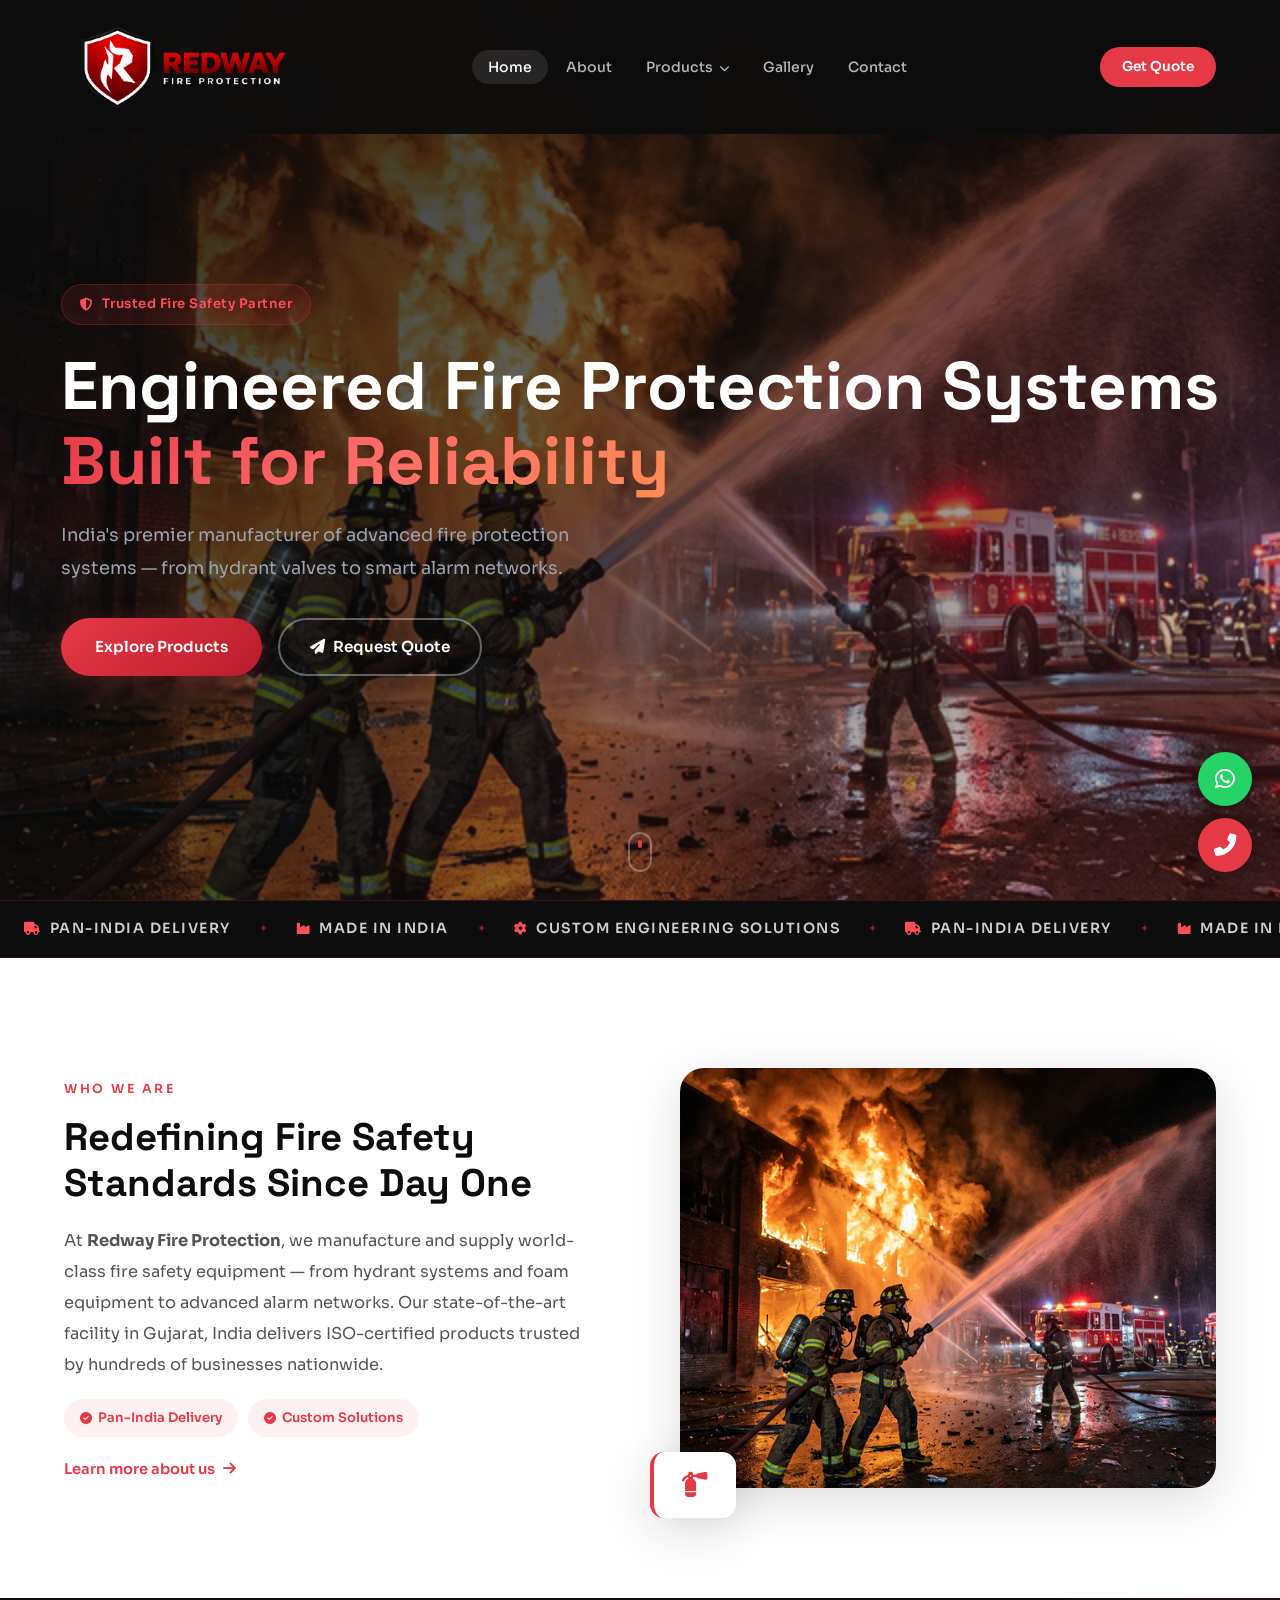
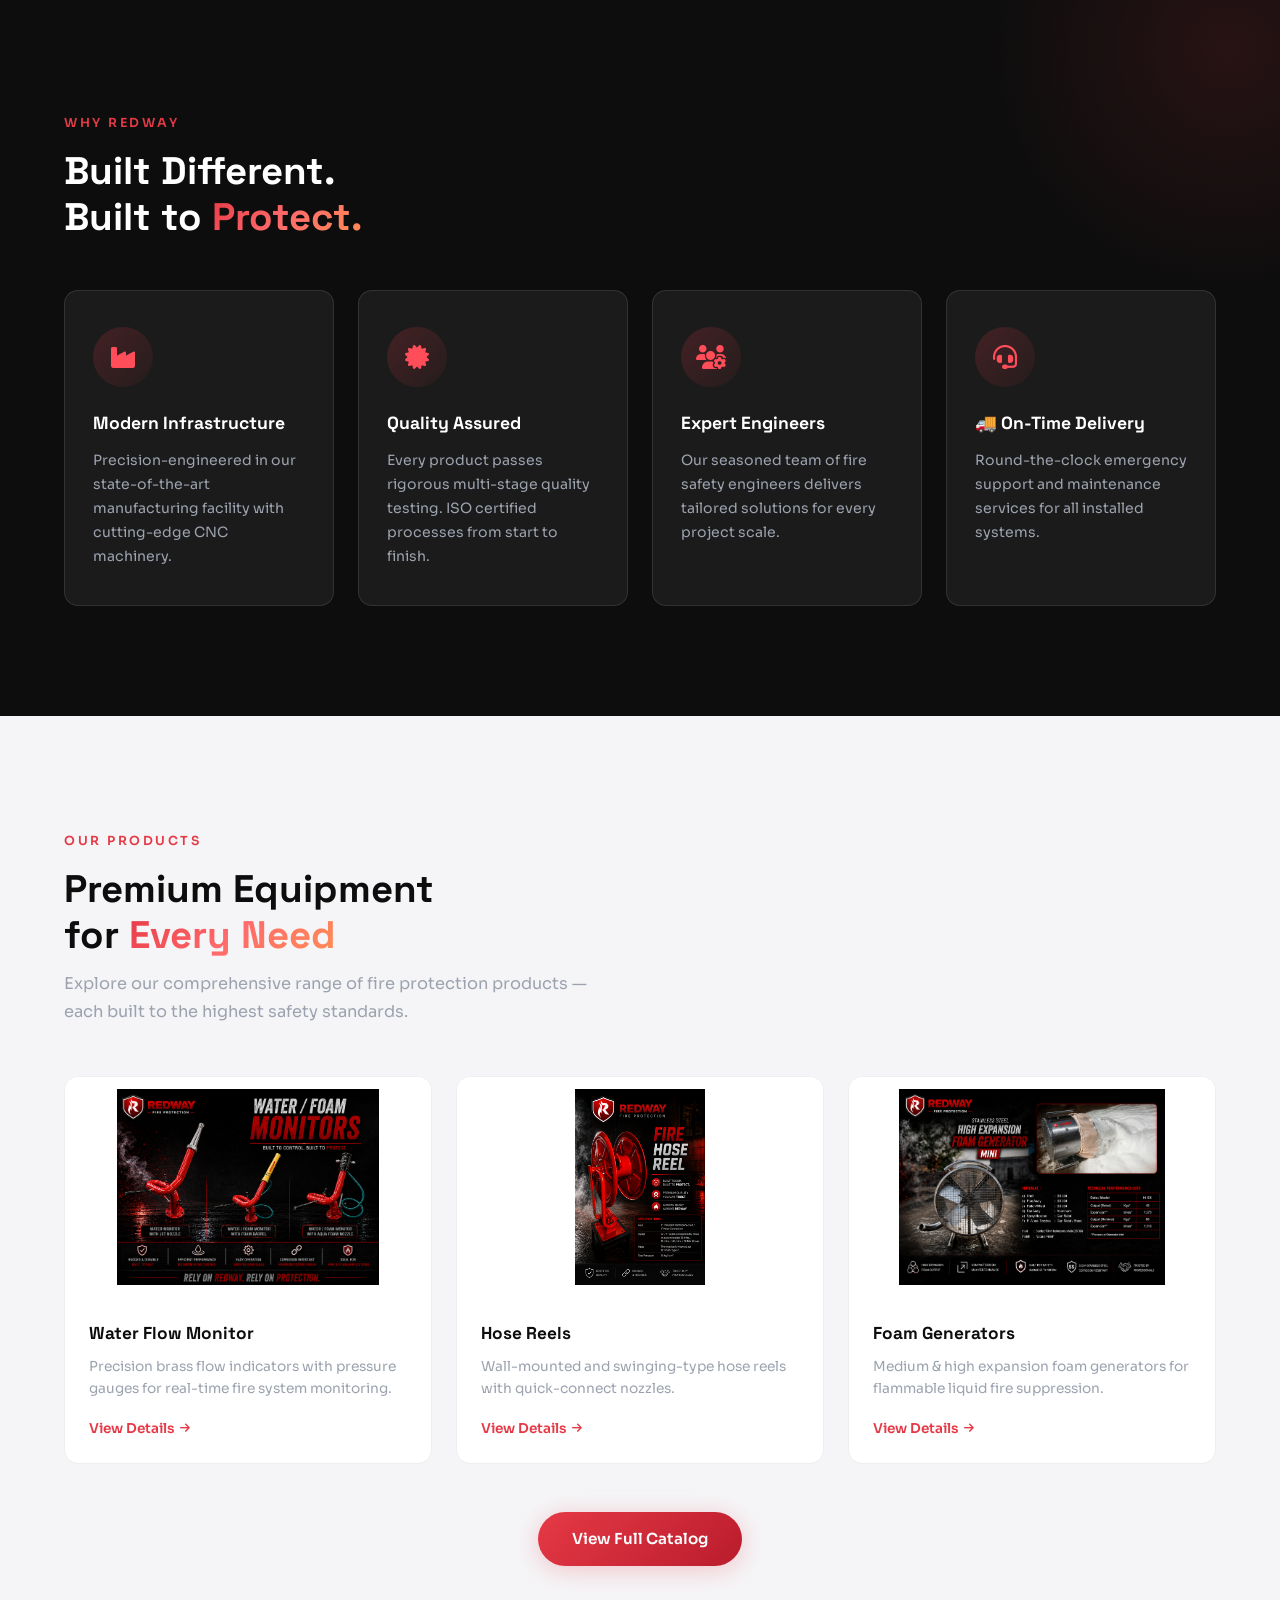
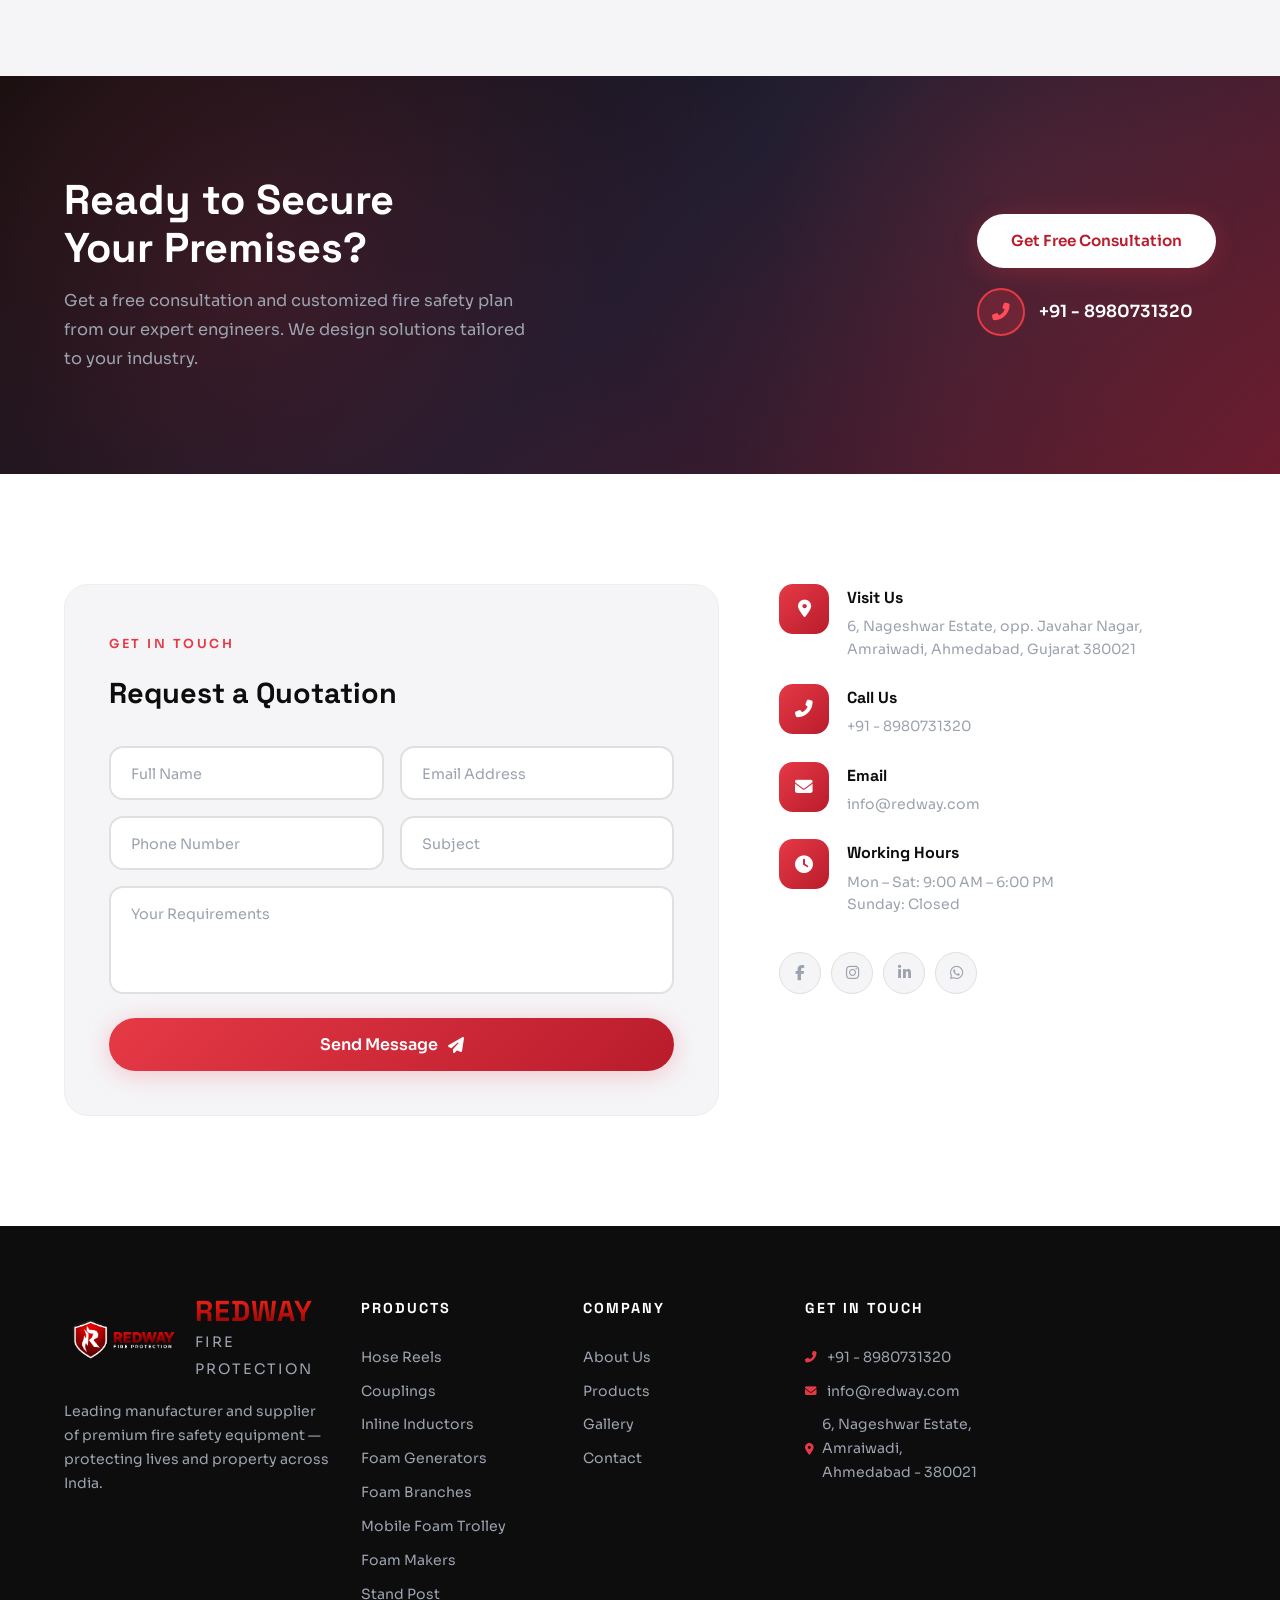
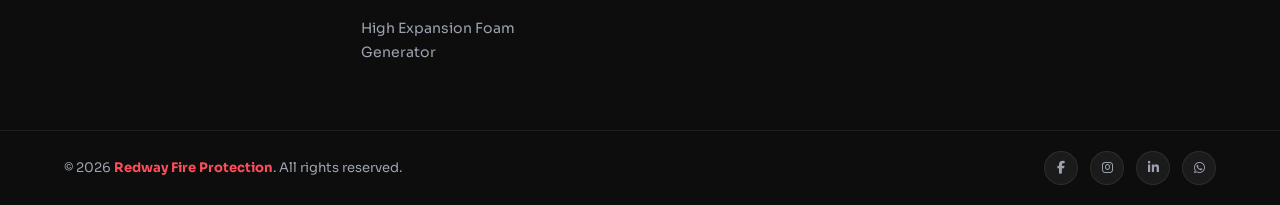
==== index.html @ 75478993 "New Update" ====
<!DOCTYPE html>
<html lang="en">

<head>
    <meta charset="UTF-8">
    <meta name="viewport" content="width=device-width, initial-scale=1.0">
    <title>Redway Fire Protection | Premium Fire Safety Solutions</title>
    <meta name="description"
        content="Redway Fire Protection — Leading manufacturer and supplier of premium fire safety equipment. Fire extinguishers, hydrant systems, sprinklers, alarms & more.">
    <link rel="icon" href="images/logo.png" type="image/png">
    <link
        href="https://fonts.googleapis.com/css2?family=Sora:wght@300;400;500;600;700;800&family=Space+Grotesk:wght@400;500;600;700&display=swap"
        rel="stylesheet">
    <link rel="stylesheet" 500 href="https://cdnjs.cloudflare.com/ajax/libs/font-awesome/6.5.1/css/all.min.css">
    <link rel="stylesheet" href="style.css">
</head>

<body>


    <!-- Cursor glow -->


    <!-- ============ NAVBAR ============ -->
    <nav class="navbar" id="navbar">
        <div class="container navbar-inner">
            <a href="index.html" class="nav-logo">
                <img src="images/logo.png" alt="Redway">
            </a>
            <ul class="nav-links" id="nav-links">
                <li><a href="index.html" class="active">Home</a></li>
                <li><a href="about.html">About</a></li>
                <li class="has-dropdown">
                    <a href="products.html">Products <i class="fas fa-chevron-down"></i></a>
                    <div class="dropdown-panel">
                        <!-- <a href="products.html#hydrant-valve"><i class="fas fa-valve"></i> Hydrant Valves</a> -->
                        <a href="products.html#hose-reel"><i class="fas fa-circle-notch"></i> Hose Reels</a>
                        <a href="products.html#couplings"><i class="fas fa-link"></i> Couplings</a>
                        <a href="products.html#inline-inductors"><i class="fas fa-random"></i> Inline Inductors</a>
                        <a href="products.html#foam-generators"><i class="fas fa-wind"></i> Foam Generators</a>
                        <a href="products.html#foam-branches"><i class="fas fa-code-branch"></i> Foam Branches</a>
                        <!-- <a href="products.html#handline-nozzles"><i class="fas fa-hand-holding-water"></i> Handline Nozzles</a> -->
                        <a href="products.html#foam-trolley"><i class="fas fa-dolly"></i> Mobile Foam Trolley</a>
                        <a href="products.html#foam-makers"><i class="fas fa-flask"></i> Foam Makers</a>
                        <a href="products.html#stand-post"><i class="fas fa-sign"></i> Stand Post</a>
                        <a href="products.html#high-expansion-foam-generator"><i class="fas fa-cloud"></i> High Expansion Foam Generator</a>
                    </div>
                </li>
                <li><a href="gallery.html">Gallery</a></li>
                <li><a href="contact.html">Contact</a></li>
                <li class="nav-cta-mobile"><a href="contact.html" class="btn-main">Get Quote <i
                            class="fas fa-arrow-right"></i><span class="btn-shine"></span></a></li>
            </ul>
            <a href="contact.html" class="nav-cta">Get Quote</a>
            <button class="menu-toggle" id="menu-toggle" aria-label="Menu">
                <span></span><span></span><span></span>
            </button>
        </div>
    </nav>

    <!-- ============ HERO ============ -->
    <section class="hero" id="hero">
        <div class="hero-bg">
            <img src="images/hero1.png" alt="Fire Safety" class="hero-img active" id="hero-img-1">
            <img src="images/hero2.png" alt="Equipment" class="hero-img" id="hero-img-2">
        </div>
        <div class="hero-overlay"></div>
        <div class="hero-particles" id="hero-particles"></div>
        <div class="container hero-content">
            <div class="hero-badge">
                <i class="fas fa-shield-alt"></i> Trusted Fire Safety Partner
            </div>
            <h1 class="hero-title">
                Engineered Fire Protection Systems<br>
                <span class="gradient-text">Built for Reliability</span>
            </h1>
            <p class="hero-desc">India's premier manufacturer of advanced fire protection systems — from hydrant valves
                to smart alarm networks.</p>
            <div class="hero-actions">
                <a href="products.html" class="btn-main">
                    Explore Products
                    <span class="btn-shine"></span>
                </a>
                <a href="contact.html" class="btn-outline">
                    <i class="fas fa-paper-plane"></i> Request Quote
                </a>
            </div>
        </div>
        <div class="hero-scroll-indicator">
            <span></span>
        </div>
    </section>

    <!-- ============ SHIFTING TICKER ============ -->
    <div class="ticker-strip" id="ticker-strip">
        <div class="ticker-track">
            <div class="ticker-content">
                <span class="ticker-item"><i class="fas fa-truck"></i> Pan-India Delivery</span>
                <span class="ticker-divider">✦</span>
                <span class="ticker-item"><i class="fas fa-industry"></i> Made in India</span>
                <span class="ticker-divider">✦</span>
                <span class="ticker-item"><i class="fas fa-cog"></i> Custom Engineering Solutions</span>
                <span class="ticker-divider">✦</span>
            </div>
            <div class="ticker-content" aria-hidden="true">
                <span class="ticker-item"><i class="fas fa-truck"></i> Pan-India Delivery</span>
                <span class="ticker-divider">✦</span>
                <span class="ticker-item"><i class="fas fa-industry"></i> Made in India</span>
                <span class="ticker-divider">✦</span>
                <span class="ticker-item"><i class="fas fa-cog"></i> Custom Engineering Solutions</span>
                <span class="ticker-divider">✦</span>
            </div>
            <div class="ticker-content" aria-hidden="true">
                <span class="ticker-item"><i class="fas fa-truck"></i> Pan-India Delivery</span>
                <span class="ticker-divider">✦</span>
                <span class="ticker-item"><i class="fas fa-industry"></i> Made in India</span>
                <span class="ticker-divider">✦</span>
                <span class="ticker-item"><i class="fas fa-cog"></i> Custom Engineering Solutions</span>
                <span class="ticker-divider">✦</span>
            </div>
        </div>
    </div>

    <!-- ============ ABOUT STRIP ============ -->
    <section class="about-strip" id="about-strip">
        <div class="container about-strip-inner">
            <div class="about-strip-text" data-reveal>
                <span class="label-tag">Who We Are</span>
                <h2>Redefining Fire Safety<br>Standards Since Day One</h2>
                <p>At <strong>Redway Fire Protection</strong>, we manufacture and supply world-class fire safety
                    equipment — from hydrant systems and foam equipment to advanced alarm networks. Our state-of-the-art
                    facility in Gujarat, India delivers ISO-certified products trusted by hundreds of businesses
                    nationwide.</p>
                <div class="about-highlights">
                    <!-- <div class="highlight-chip"><i class="fas fa-check-circle"></i> ISO Certified</div> -->
                    <div class="highlight-chip"><i class="fas fa-check-circle"></i> Pan-India Delivery</div>
                    <div class="highlight-chip"><i class="fas fa-check-circle"></i> Custom Solutions</div>
                </div>
                <a href="about.html" class="link-arrow">Learn more about us <i class="fas fa-arrow-right"></i></a>
            </div>
            <div class="about-strip-visual" data-reveal>
                <div class="about-image-stack">
                    <img src="images/hero1.png" alt="Our Team" class="stack-img-main">
                    <div class="stack-float-card">
                        <i class="fas fa-fire-extinguisher"></i>
                        <!-- <div>
                            <strong>150+</strong>
                            <span>Projects Done</span>
                        </div> -->
                    </div>
                </div>
            </div>
        </div>
    </section>

    <!-- ============ SERVICES ============ -->
    <section class="services-section" id="services-section">
        <div class="container">
            <div class="section-head" data-reveal>
                <span class="label-tag">Why Redway</span>
                <h2>Built Different.<br>Built to <span class="gradient-text">Protect.</span></h2>
            </div>
            <div class="services-grid">
                <div class="service-card" data-reveal data-delay="0">
                    <div class="service-icon-wrap">
                        <i class="fas fa-industry"></i>
                        <div class="icon-ring"></div>
                    </div>
                    <h3>Modern Infrastructure</h3>
                    <p>Precision-engineered in our state-of-the-art manufacturing facility with cutting-edge CNC
                        machinery.</p>
                </div>
                <div class="service-card" data-reveal data-delay="100">
                    <div class="service-icon-wrap">
                        <i class="fas fa-certificate"></i>
                        <div class="icon-ring"></div>
                    </div>
                    <h3>Quality Assured</h3>
                    <p>Every product passes rigorous multi-stage quality testing. ISO certified processes from start to
                        finish.</p>
                </div>
                <div class="service-card" data-reveal data-delay="200">
                    <div class="service-icon-wrap">
                        <i class="fas fa-users-cog"></i>
                        <div class="icon-ring"></div>
                    </div>
                    <h3>Expert Engineers</h3>
                    <p>Our seasoned team of fire safety engineers delivers tailored solutions for every project scale.
                    </p>
                </div>
                <div class="service-card" data-reveal data-delay="300">
                    <div class="service-icon-wrap">
                        <i class="fas fa-headset"></i>
                        <div class="icon-ring"></div>
                    </div>
                    <h3>🚚 On-Time Delivery</h3>
                    <p>Round-the-clock emergency support and maintenance services for all installed systems.</p>
                </div>
            </div>
        </div>
    </section>

    <!-- ============ PRODUCTS ============ -->
    <section class="products-section" id="products-section">
        <div class="container">
            <div class="section-head" data-reveal>
                <span class="label-tag">Our Products</span>
                <h2>Premium Equipment<br>for <span class="gradient-text">Every Need</span></h2>
                <p class="section-desc">Explore our comprehensive range of fire protection products — each built to the
                    highest safety standards.</p>
            </div>
            <div class="products-showcase">
                <div class="product-tile" data-reveal data-delay="0">
                    <div class="tile-image">
                        <img src="images/product-water-flow-monitor.png" alt="Water Flow Monitor" loading="lazy">
                    </div>
                    <div class="tile-body">
                        <h3>Water Flow Monitor</h3>
                        <p>Precision brass flow indicators with pressure gauges for real-time fire system monitoring.
                        </p>
                        <a href="products.html#water-flow-monitor" class="tile-link">View Details <i
                                class="fas fa-arrow-right"></i></a>
                    </div>
                </div>
                <!-- <div class="product-tile" data-reveal data-delay="80">
                    <div class="tile-image">
                        <img src="images/product-hydrant-valve.png" alt="Hydrant Valve" loading="lazy">
                    </div>
                    <div class="tile-body">
                        <h3>Hydrant Valves</h3>
                        <p>High-pressure landing & gate valves for industrial fire hydrant systems.</p>
                        <a href="products.html#hydrant-valve" class="tile-link">View Details <i
                                class="fas fa-arrow-right"></i></a>
                    </div>
                </div> -->
                <!-- <div class="product-tile" data-reveal data-delay="160">
                    <div class="tile-image">
                        <img src="images/product-extinguisher.png" alt="Fire Extinguisher" loading="lazy">
                    </div>
                    <div class="tile-body">
                        <h3>Fire Extinguishers</h3>
                        <p>ABC, CO2, foam & water-type extinguishers for all fire classes.</p>
                        <a href="products.html#fire-extinguisher" class="tile-link">View Details <i
                                class="fas fa-arrow-right"></i></a>
                    </div>
                </div> -->
                <div class="product-tile" data-reveal data-delay="0">
                    <div class="tile-image">
                        <img src="images/product-hose-reel.png" alt="Hose Reel" loading="lazy">
                    </div>
                    <div class="tile-body">
                        <h3>Hose Reels</h3>
                        <p>Wall-mounted and swinging-type hose reels with quick-connect nozzles.</p>
                        <a href="products.html#hose-reel" class="tile-link">View Details <i
                                class="fas fa-arrow-right"></i></a>
                    </div>
                </div>
                <!-- <div class="product-tile" data-reveal data-delay="80">
                    <div class="tile-image">
                        <img src="images/product-hose-pipe.png" alt="Hose Pipe" loading="lazy">
                    </div>
                    <div class="tile-body">
                        <h3>Hose Pipes</h3>
                        <p>Reinforced lay-flat delivery hoses with brass instantaneous couplings.</p>
                        <a href="products.html#hose-pipe" class="tile-link">View Details <i
                                class="fas fa-arrow-right"></i></a>
                    </div>
                </div> -->
                <!-- <div class="product-tile" data-reveal data-delay="160">
                    <div class="tile-image">
                        <img src="images/product-couplings.png" alt="Couplings" loading="lazy">
                    </div>
                    <div class="tile-body">
                        <h3>Couplings</h3>
                        <p>Brass instantaneous & Storz couplings for fire hose connections.</p>
                        <a href="products.html#couplings" class="tile-link">View Details <i
                                class="fas fa-arrow-right"></i></a>
                    </div>
                </div> -->
                <!-- <div class="product-tile" data-reveal data-delay="0">
                    <div class="tile-image">
                        <img src="images/product-hose-cabinet.png" alt="Hose Cabinet" loading="lazy">
                    </div>
                    <div class="tile-body">
                        <h3>Hose Cabinet</h3>
                        <p>MS powder-coated fire hose cabinets with glass panel front.</p>
                        <a href="products.html#hose-cabinet" class="tile-link">View Details <i
                                class="fas fa-arrow-right"></i></a>
                    </div>
                </div> -->
                <!-- <div class="product-tile" data-reveal data-delay="80">
                    <div class="tile-image">
                        <img src="images/product-inline-inductors.png" alt="Inline Inductors" loading="lazy">
                    </div>
                    <div class="tile-body">
                        <h3>Inline Inductors</h3>
                        <p>Proportioning inline foam inductors with adjustable metering valves.</p>
                        <a href="products.html#inline-inductors" class="tile-link">View Details <i
                                class="fas fa-arrow-right"></i></a>
                    </div>
                </div> -->
                <div class="product-tile" data-reveal data-delay="160">
                    <div class="tile-image">
                        <img src="images/product-foam-generators.png" alt="Foam Generators" loading="lazy">
                    </div>
                    <div class="tile-body">
                        <h3>Foam Generators</h3>
                        <p>Medium & high expansion foam generators for flammable liquid fire suppression.</p>
                        <a href="products.html#foam-generators" class="tile-link">View Details <i
                                class="fas fa-arrow-right"></i></a>
                    </div>
                </div>
                <!-- <div class="product-tile" data-reveal data-delay="0">
                    <div class="tile-image">
                        <img src="images/product-foam-branches.png" alt="Foam Branches" loading="lazy">
                    </div>
                    <div class="tile-body">
                        <h3>Foam Branches</h3>
                        <p>Low expansion foam making branch pipes for direct foam application.</p>
                        <a href="products.html#foam-branches" class="tile-link">View Details <i
                                class="fas fa-arrow-right"></i></a>
                    </div>
                </div>
                <div class="product-tile" data-reveal data-delay="80">
                    <div class="tile-image">
                        <img src="images/product-handline-nozzles.png" alt="Handline Nozzles" loading="lazy">
                    </div>
                    <div class="tile-body">
                        <h3>Handline Nozzles</h3>
                        <p>Multi-purpose jet & spray nozzles with shut-off capability.</p>
                        <a href="products.html#handline-nozzles" class="tile-link">View Details <i
                                class="fas fa-arrow-right"></i></a>
                    </div>
                </div> -->
                <!-- <div class="product-tile" data-reveal data-delay="160">
                    <div class="tile-image">
                        <img src="images/product-monitors.png" alt="Fire Monitors" loading="lazy">
                    </div>
                    <div class="tile-body">
                        <h3>Monitors</h3>
                        <p>Fixed, portable & deck-mounted fire water monitors for high-flow fire fighting.</p>
                        <a href="products.html#monitors" class="tile-link">View Details <i
                                class="fas fa-arrow-right"></i></a>
                    </div>
                </div> -->
                <!-- <div class="product-tile" data-reveal data-delay="0">
                    <div class="tile-image">
                        <img src="images/product-remote-monitor.png" alt="Remote Monitor" loading="lazy">
                    </div>
                    <div class="tile-body">
                        <h3>Remote Monitor</h3>
                        <p>Electrically operated remote-controlled fire monitors with oscillation.</p>
                        <a href="products.html#remote-monitor" class="tile-link">View Details <i
                                class="fas fa-arrow-right"></i></a>
                    </div>
                </div> -->
                <!-- <div class="product-tile" data-reveal data-delay="80">
                    <div class="tile-image">
                        <img src="images/product-dry-riser-fittings.png" alt="Dry Riser Fittings" loading="lazy">
                    </div>
                    <div class="tile-body">
                        <h3>Dry Riser Fittings</h3>
                        <p>Breeching inlets, landing valves & drain valves for dry riser systems.</p>
                        <a href="products.html#dry-riser-fittings" class="tile-link">View Details <i
                                class="fas fa-arrow-right"></i></a>
                    </div>
                </div> -->
                <!-- <div class="product-tile" data-reveal data-delay="160">
                    <div class="tile-image">
                        <img src="images/product-spray-nozzles.png" alt="Spray Nozzles" loading="lazy">
                    </div>
                    <div class="tile-body">
                        <h3>Spray Nozzles</h3>
                        <p>Medium & high velocity water spray nozzles for equipment protection.</p>
                        <a href="products.html#spray-nozzles" class="tile-link">View Details <i
                                class="fas fa-arrow-right"></i></a>
                    </div>
                </div> -->
                <!-- <div class="product-tile" data-reveal data-delay="0">
                    <div class="tile-image">
                        <img src="images/product-fittings.png" alt="Fittings" loading="lazy">
                    </div>
                    <div class="tile-body">
                        <h3>Fittings</h3>
                        <p>Brass & gunmetal fire hydrant fittings including adaptors & reducers.</p>
                        <a href="products.html#fittings" class="tile-link">View Details <i
                                class="fas fa-arrow-right"></i></a>
                    </div>
                </div> -->
                <!-- <div class="product-tile" data-reveal data-delay="80">
                    <div class="tile-image">
                        <img src="images/product-foam-trolley.png" alt="Mobile Foam Trolley" loading="lazy">
                    </div>
                    <div class="tile-body">
                        <h3>Mobile Foam Trolley</h3>
                        <p>Wheeled foam fire extinguisher units with premixed foam solution.</p>
                        <a href="products.html#foam-trolley" class="tile-link">View Details <i
                                class="fas fa-arrow-right"></i></a>
                    </div>
                </div>
                <div class="product-tile" data-reveal data-delay="160">
                    <div class="tile-image">
                        <img src="images/product-foam-makers.png" alt="Foam Makers" loading="lazy">
                    </div>
                    <div class="tile-body">
                        <h3>Foam Makers</h3>
                        <p>Foam chamber assemblies for storage tank fire protection.</p>
                        <a href="products.html#foam-makers" class="tile-link">View Details <i
                                class="fas fa-arrow-right"></i></a>
                    </div>
                </div> -->
                <!-- <div class="product-tile" data-reveal data-delay="0">
                    <div class="tile-image">
                        <img src="images/product-sprinkler.png" alt="Sprinkler" loading="lazy">
                    </div>
                    <div class="tile-body">
                        <h3>Sprinkler Systems</h3>
                        <p>Pendent, upright & sidewall fire sprinklers with glass bulb activation.</p>
                        <a href="products.html#sprinkler" class="tile-link">View Details <i
                                class="fas fa-arrow-right"></i></a>
                    </div>
                </div>
                <div class="product-tile" data-reveal data-delay="80">
                    <div class="tile-image">
                        <img src="images/product-fire-alarm.png" alt="Fire Alarm" loading="lazy">
                    </div>
                    <div class="tile-body">
                        <h3>Fire Alarm Systems</h3>
                        <p>Intelligent addressable panels with smoke, heat & multi-sensor detectors.</p>
                        <a href="products.html#fire-alarm" class="tile-link">View Details <i
                                class="fas fa-arrow-right"></i></a>
                    </div>
                </div>
                <div class="product-tile" data-reveal data-delay="160">
                    <div class="tile-image">
                        <img src="images/product-breeches.png" alt="Breeches" loading="lazy">
                    </div>
                    <div class="tile-body">
                        <h3>Breeches</h3>
                        <p>Collecting & dividing breeching pieces in brass and gunmetal.</p>
                        <a href="products.html#breeches" class="tile-link">View Details <i
                                class="fas fa-arrow-right"></i></a>
                    </div>
                </div> -->
                <!-- <div class="product-tile" data-reveal data-delay="0">
                    <div class="tile-image">
                        <img src="images/product-monitor-nozzles.png" alt="Monitor Nozzles" loading="lazy">
                    </div>
                    <div class="tile-body">
                        <h3>Monitor Nozzles</h3>
                        <p>High-capacity monitor nozzle tips for fire water cannons.</p>
                        <a href="products.html#monitor-nozzles" class="tile-link">View Details <i
                                class="fas fa-arrow-right"></i></a>
                    </div>
                </div> -->
            </div>
            <div class="products-cta" data-reveal>
                <a href="products.html" class="btn-main">View Full Catalog <span class="btn-shine"></span></a>
            </div>
        </div>
    </section>

    <!-- ============ CTA BANNER ============ -->
    <section class="cta-banner" id="cta-banner">
        <div class="cta-bg-pattern"></div>
        <div class="container cta-inner" data-reveal>
            <div class="cta-text">
                <h2>Ready to Secure<br>Your Premises?</h2>
                <p>Get a free consultation and customized fire safety plan from our expert engineers. We design
                    solutions tailored to your industry.</p>
            </div>
            <div class="cta-actions">
                <a href="contact.html" class="btn-main btn-white">Get Free Consultation <span
                        class="btn-shine"></span></a>
                <a href="tel:+918980731320" class="cta-phone">
                    <span class="phone-ring"><i class="fas fa-phone-alt"></i></span>
                    <span>+91 - 8980731320</span>
                </a>
            </div>
        </div>
    </section>

    <!-- ============ CONTACT FORM / INFO ============ -->
    <section class="contact-home" id="contact-home">
        <div class="container contact-home-grid">
            <div class="contact-form-card" data-reveal>
                <span class="label-tag">Get In Touch</span>
                <h2>Request a Quotation</h2>
                <form id="quote-form" class="modern-form">
                    <input type="hidden" name="access_key" value="70a2d62c-816b-40b6-af17-e990067046ce">
                    <input type="hidden" name="from_name" value="Redway Fire Protection Website">
                    <div class="form-row">
                        <div class="float-field">
                            <input type="text" id="input-name" name="name" required placeholder=" ">
                            <label for="input-name">Full Name</label>
                        </div>
                        <div class="float-field">
                            <input type="email" id="input-email" name="email" required placeholder=" ">
                            <label for="input-email">Email Address</label>
                        </div>
                    </div>
                    <div class="form-row">
                        <div class="float-field">
                            <input type="tel" id="input-phone" name="phone" required placeholder=" ">
                            <label for="input-phone">Phone Number</label>
                        </div>
                        <div class="float-field">
                            <input type="text" id="input-subject" name="subject" placeholder=" ">
                            <label for="input-subject">Subject</label>
                        </div>
                    </div>
                    <div class="float-field full-width">
                        <textarea id="input-message" name="message" rows="4" required placeholder=" "></textarea>
                        <label for="input-message">Your Requirements</label>
                    </div>
                    <button type="submit" class="btn-main btn-submit" id="btn-submit">
                        Send Message <i class="fas fa-paper-plane"></i>
                        <span class="btn-shine"></span>
                    </button>
                </form>

            </div>
            <div class="contact-info-side" data-reveal>
                <div class="info-block">
                    <div class="info-icon"><i class="fas fa-map-marker-alt"></i></div>
                    <div>
                        <h4>Visit Us</h4>
                        <p>6, Nageshwar Estate, opp. Javahar Nagar,<br>Amraiwadi, Ahmedabad, Gujarat 380021</p>
                    </div>
                </div>
                <div class="info-block">
                    <div class="info-icon"><i class="fas fa-phone-alt"></i></div>
                    <div>
                        <h4>Call Us</h4>
                        <p>+91 - 8980731320</p>
                    </div>
                </div>
                <div class="info-block">
                    <div class="info-icon"><i class="fas fa-envelope"></i></div>
                    <div>
                        <h4>Email</h4>
                        <p>info@redway.com</p>
                    </div>
                </div>
                <div class="info-block">
                    <div class="info-icon"><i class="fas fa-clock"></i></div>
                    <div>
                        <h4>Working Hours</h4>
                        <p>Mon – Sat: 9:00 AM – 6:00 PM<br>Sunday: Closed</p>
                    </div>
                </div>
                <div class="social-row">
                    <a href="#" aria-label="Facebook"><i class="fab fa-facebook-f"></i></a>
                    <a href="#" aria-label="Instagram"><i class="fab fa-instagram"></i></a>
                    <a href="#" aria-label="LinkedIn"><i class="fab fa-linkedin-in"></i></a>
                    <a href="https://wa.me/918980731320" aria-label="WhatsApp" target="_blank"><i
                            class="fab fa-whatsapp"></i></a>
                </div>
            </div>
        </div>
    </section>

    <!-- ============ FOOTER ============ -->
    <footer class="footer" id="footer">
        <div class="container footer-inner">
            <div class="footer-brand">
                <a href="index.html" class="footer-logo-link">
                    <img src="images/logo.png" alt="Redway">
                    <div>
                        <strong>REDWAY</strong>
                        <span>Fire Protection</span>
                    </div>
                </a>
                <p>Leading manufacturer and supplier of premium fire safety equipment — protecting lives and property
                    across India.</p>
            </div>
            <div class="footer-links-col">
                <h4>Products</h4>
                <!-- <a href="products.html#hydrant-valve">Hydrant Valves</a> -->
                <a href="products.html#hose-reel">Hose Reels</a>
                <a href="products.html#couplings">Couplings</a>
                <a href="products.html#inline-inductors">Inline Inductors</a>
                <a href="products.html#foam-generators">Foam Generators</a>
                <a href="products.html#foam-branches">Foam Branches</a>
                <!-- <a href="products.html#handline-nozzles">Handline Nozzles</a> -->
                <a href="products.html#foam-trolley">Mobile Foam Trolley</a>
                <a href="products.html#foam-makers">Foam Makers</a>
                <a href="products.html#stand-post">Stand Post</a>
                <a href="products.html#high-expansion-foam-generator">High Expansion Foam Generator</a>
            </div>
            <div class="footer-links-col">
                <h4>Company</h4>
                <a href="about.html">About Us</a>
                <a href="products.html">Products</a>
                <a href="gallery.html">Gallery</a>
                <a href="contact.html">Contact</a>
            </div>
            <div class="footer-links-col">
                <h4>Get In Touch</h4>
                <a href="tel:+918980731320"><i class="fas fa-phone-alt"></i> +91 - 8980731320</a>
                <a href="mailto:info@redway.com"><i class="fas fa-envelope"></i> info@redway.com</a>
                <a href="https://maps.google.com/?q=6,+Nageshwar+Estate,+opp.+Javahar+Nagar,+Amraiwadi,+Ahmedabad,+Gujarat+380021" target="_blank"><i class="fas fa-map-marker-alt"></i> 6, Nageshwar Estate, Amraiwadi, Ahmedabad - 380021</a>
            </div>
        </div>
        <div class="footer-bottom">
            <div class="container footer-bottom-inner">
                <p>&copy; 2026 <strong>Redway Fire Protection</strong>. All rights reserved.</p>
                <div class="footer-social">
                    <a href="#"><i class="fab fa-facebook-f"></i></a>
                    <a href="#"><i class="fab fa-instagram"></i></a>
                    <a href="#"><i class="fab fa-linkedin-in"></i></a>
                    <a href="#"><i class="fab fa-whatsapp"></i></a>
                </div>
            </div>
        </div>
    </footer>

    <!-- LIGHTBOX -->
    <div class="lightbox" id="lightbox">
        <button class="lightbox-close" id="lightbox-close">&times;</button>
        <img id="lightbox-img" src="" alt="">
    </div>

    <!-- ============ FLOATING BTNS ============ -->
    <div class="floating-btns">
        <a href="https://wa.me/918980731320" class="float-wa" aria-label="WhatsApp" target="_blank"><i
                class="fab fa-whatsapp"></i></a>
        <a href="tel:+918980731320" class="float-call" aria-label="Call"><i class="fas fa-phone-alt"></i></a>
    </div>
    <button class="scroll-top" id="scroll-top" aria-label="Top"><i class="fas fa-arrow-up"></i></button>

    <script src="script.js"></script>
</body>

</html>
---- style.css ----
/* =============================================
   REDWAY FIRE PROTECTION — MODERN REDESIGN v2
   ============================================= */

/* ---------- Variables ---------- */
:root {
  --crimson: #E63946;
  --crimson-dark: #B91C2C;
  --crimson-light: #FF4D5A;
  --crimson-glow: rgba(230, 57, 70, .25);
  --ink: #0D0D0D;
  --ink-soft: #1A1A2E;
  --ink-card: #141425;
  --slate: #2D2D44;
  --glass: rgba(255, 255, 255, .06);
  --glass-border: rgba(255, 255, 255, .1);
  --glass-strong: rgba(255, 255, 255, .12);
  --white: #ffffff;
  --off-white: #F5F5F7;
  --muted: #9CA3AF;
  --muted-light: #D1D5DB;
  --body-bg: #FAFAFA;
  --radius: 14px;
  --radius-sm: 8px;
  --radius-xl: 24px;
  --radius-pill: 100px;
  --ease: cubic-bezier(.4, 0, .2, 1);
  --ease-out: cubic-bezier(0, .55, .45, 1);
  --shadow-card: 0 4px 24px rgba(0, 0, 0, .08);
  --shadow-elevated: 0 12px 48px rgba(0, 0, 0, .14);
  --font: 'Sora', sans-serif;
  --font-head: 'Space Grotesk', sans-serif;
}

/* ---------- Reset ---------- */
*,
*::before,
*::after {
  margin: 0;
  padding: 0;
  box-sizing: border-box;
}

html {
  scroll-behavior: smooth;
  font-size: 16px;
}

body {
  font-family: var(--font);
  color: #444;
  background: var(--body-bg);
  line-height: 1.7;
  overflow-x: hidden;
}

a {
  text-decoration: none;
  color: inherit;
  transition: .3s var(--ease);
}

ul {
  list-style: none;
}

img {
  max-width: 100%;
  height: auto;
  display: block;
}

.container {
  max-width: 1200px;
  margin: 0 auto;
  padding: 0 24px;
}

/* ---------- Mobile Body Lock ---------- */
body.menu-open {
  overflow: hidden;
}

/* ---------- Nav Overlay ---------- */
.nav-overlay {
  display: none;
  position: fixed;
  inset: 0;
  z-index: 9998;
  background: rgba(0, 0, 0, .6);
  opacity: 0;
  transition: opacity .35s var(--ease);
}

.nav-overlay.active {
  display: block;
  opacity: 1;
}


/* ---------- Gradient Text ---------- */
.gradient-text {
  background: linear-gradient(135deg, var(--crimson), #FF6B6B, #FF8E53);
  -webkit-background-clip: text;
  -webkit-text-fill-color: transparent;
  background-clip: text;
}

/* ---------- Label Tag ---------- */
.label-tag {
  display: inline-flex;
  align-items: center;
  gap: 6px;
  font-size: .78rem;
  font-weight: 600;
  text-transform: uppercase;
  letter-spacing: 2.5px;
  color: var(--crimson);
  margin-bottom: 14px;
}

/* ---------- Buttons ---------- */
.btn-main {
  position: relative;
  display: inline-flex;
  align-items: center;
  gap: 10px;
  padding: 14px 34px;
  border: none;
  border-radius: var(--radius-pill);
  font-family: var(--font);
  font-weight: 600;
  font-size: .95rem;
  background: linear-gradient(135deg, var(--crimson), var(--crimson-dark));
  color: var(--white);
  cursor: pointer;
  overflow: hidden;
  transition: .35s var(--ease);
  box-shadow: 0 4px 24px var(--crimson-glow);
}

.btn-main:hover {
  transform: translateY(-2px);
  box-shadow: 0 8px 32px rgba(230, 57, 70, .4);
}

.btn-shine {
  position: absolute;
  top: 0;
  left: -100%;
  width: 60%;
  height: 100%;
  background: linear-gradient(90deg, transparent, rgba(255, 255, 255, .25), transparent);
  transform: skewX(-20deg);
  transition: .6s;
}

.btn-main:hover .btn-shine {
  left: 120%;
}

.btn-outline {
  display: inline-flex;
  align-items: center;
  gap: 8px;
  padding: 14px 30px;
  border-radius: var(--radius-pill);
  border: 2px solid rgba(255, 255, 255, .35);
  color: var(--white);
  font-weight: 600;
  font-size: .95rem;
  backdrop-filter: blur(6px);
  transition: .35s var(--ease);
}

.btn-outline:hover {
  border-color: var(--crimson);
  background: rgba(230, 57, 70, .15);
}

.btn-white {
  background: var(--white);
  color: var(--crimson-dark);
}

.btn-white:hover {
  background: var(--off-white);
  box-shadow: 0 8px 32px rgba(0, 0, 0, .12);
}

.link-arrow {
  display: inline-flex;
  align-items: center;
  gap: 8px;
  color: var(--crimson);
  font-weight: 600;
  font-size: .92rem;
  margin-top: 20px;
}

.link-arrow:hover {
  gap: 14px;
}

.link-arrow i {
  transition: transform .3s var(--ease);
}

.link-arrow:hover i {
  transform: translateX(4px);
}

/* ---------- Mobile Nav CTA ---------- */
.nav-cta-mobile {
  display: none;
}

@media(max-width:1024px) {
  .nav-cta-mobile {
    display: block;
    margin-top: 16px;
    padding-top: 16px;
    border-top: 1px solid rgba(255, 255, 255, .1);
  }

  .nav-cta-mobile .btn-main {
    width: 100%;
    justify-content: center;
    padding: 14px 24px;
    font-size: 1rem;
  }
}

/* =========== NAVBAR =========== */
.navbar {
  position: fixed;
  top: 0;
  left: 0;
  width: 100%;
  z-index: 9999;
  padding: 2px 0;
  background: rgba(13, 13, 13, .95);
  backdrop-filter: blur(18px) saturate(1.6);
  transition: padding .4s var(--ease), box-shadow .4s var(--ease);
}

.navbar.scrolled {
  padding: 0;
  box-shadow: 0 2px 40px rgba(0, 0, 0, .25);
  border-bottom: 1px solid rgba(255, 255, 255, .06);
}

.navbar-inner {
  position: relative;
  display: flex;
  flex-direction: row;
  align-items: center;
  justify-content: space-between;
}

.nav-logo {
  display: flex;
  align-items: center;
  transition: all .4s var(--ease);
}

.nav-logo img {
  height: 130px;
  width: auto;
  transition: height .4s var(--ease);
}

.navbar.scrolled .nav-logo img {
  height: 90px;
}

.nav-links {
  display: flex;
  align-items: center;
  gap: 2px;
}

.nav-links a {
  padding: 8px 16px;
  border-radius: var(--radius-pill);
  font-weight: 500;
  font-size: .88rem;
  color: rgba(255, 255, 255, .7);
  transition: .3s var(--ease);
}

.nav-links a:hover,
.nav-links a.active {
  color: var(--white);
  background: rgba(255, 255, 255, .1);
}

.nav-cta {
  padding: 8px 22px;
  border-radius: var(--radius-pill);
  background: var(--crimson);
  color: var(--white);
  font-weight: 600;
  font-size: .85rem;
  transition: .3s var(--ease);
  margin-left: 8px;
}

.nav-cta:hover {
  background: var(--crimson-dark);
  transform: scale(1.05);
}

/* Dropdown */
.has-dropdown {
  position: static;
}

.has-dropdown>a i {
  font-size: .65rem;
  margin-left: 3px;
  transition: .3s;
}

.has-dropdown:hover>a i {
  transform: rotate(180deg);
}

.dropdown-panel {
  position: absolute;
  top: calc(100% + 10px);
  left: 50%;
  transform: translateX(-50%) translateY(8px);
  min-width: 680px;
  background: var(--ink-card);
  border: 1px solid var(--glass-border);
  border-radius: var(--radius);
  padding: 12px;
  opacity: 0;
  visibility: hidden;
  pointer-events: none;
  transition: .35s var(--ease);
  box-shadow: var(--shadow-elevated);
  display: grid;
  grid-template-columns: repeat(3, 1fr);
  gap: 2px;
  max-height: 80vh;
  overflow-y: auto;
}

.has-dropdown:hover .dropdown-panel {
  opacity: 1;
  visibility: visible;
  pointer-events: auto;
  transform: translateX(-50%) translateY(0);
}

.dropdown-panel a {
  display: flex;
  align-items: center;
  gap: 10px;
  padding: 9px 14px;
  border-radius: var(--radius-sm);
  color: var(--muted-light);
  font-size: .82rem;
  font-weight: 500;
  transition: .25s;
  white-space: nowrap;
}

.dropdown-panel a:hover {
  background: var(--crimson);
  color: var(--white);
}

.dropdown-panel a i {
  width: 16px;
  text-align: center;
  font-size: .75rem;
  flex-shrink: 0;
}

/* Mobile Menu */
.menu-toggle {
  display: none;
  background: none;
  border: none;
  cursor: pointer;
  padding: 6px;
  z-index: 10001;
}

.menu-toggle span {
  display: block;
  width: 26px;
  height: 2.5px;
  background: var(--white);
  margin: 5px 0;
  border-radius: 4px;
  transition: .35s var(--ease);
}

.menu-toggle.active span:nth-child(1) {
  transform: rotate(45deg) translate(5px, 5.5px);
}

.menu-toggle.active span:nth-child(2) {
  opacity: 0;
}

.menu-toggle.active span:nth-child(3) {
  transform: rotate(-45deg) translate(5px, -5.5px);
}

/* =========== HERO =========== */
.hero {
  position: relative;
  min-height: 100vh;
  display: flex;
  align-items: center;
  background: var(--ink);
  overflow: hidden;
}

.hero-bg {
  position: absolute;
  inset: 0;
  z-index: 0;
}

.hero-img {
  position: absolute;
  inset: 0;
  width: 100%;
  height: 100%;
  object-fit: cover;
  opacity: 0;
  transition: opacity 1.2s ease;
}

.hero-img.active {
  opacity: 1;
}

.hero-overlay {
  position: absolute;
  inset: 0;
  z-index: 1;
  background: linear-gradient(135deg, rgba(13, 13, 13, .92) 0%, rgba(13, 13, 13, .6) 50%, rgba(230, 57, 70, .15) 100%);
}

.hero-particles {
  position: absolute;
  inset: 0;
  z-index: 1;
  background-image:
    radial-gradient(1px 1px at 10% 20%, rgba(255, 255, 255, .15), transparent),
    radial-gradient(1px 1px at 30% 70%, rgba(255, 255, 255, .1), transparent),
    radial-gradient(1.5px 1.5px at 60% 30%, rgba(255, 255, 255, .12), transparent),
    radial-gradient(1px 1px at 80% 60%, rgba(255, 255, 255, .08), transparent),
    radial-gradient(1.5px 1.5px at 50% 90%, rgba(255, 255, 255, .1), transparent),
    radial-gradient(1px 1px at 90% 15%, rgba(255, 255, 255, .12), transparent);
  background-size: 200px 200px;
  animation: twinkle 8s ease-in-out infinite alternate;
}

@keyframes twinkle {
  0% {
    opacity: .6;
  }

  100% {
    opacity: 1;
  }
}

.hero-content {
  position: relative;
  z-index: 2;
  padding: 140px 0 80px;
}

.hero-badge {
  display: inline-flex;
  align-items: center;
  gap: 8px;
  padding: 8px 18px;
  border-radius: var(--radius-pill);
  background: rgba(230, 57, 70, .12);
  border: 1px solid rgba(230, 57, 70, .25);
  color: var(--crimson-light);
  font-size: .82rem;
  font-weight: 600;
  letter-spacing: .5px;
  margin-bottom: 24px;
  animation: fadeUp .8s .2s both;
}

.hero-title {
  font-family: var(--font-head);
  font-size: clamp(2.4rem, 5.5vw, 4.2rem);
  font-weight: 800;
  color: var(--white);
  line-height: 1.12;
  margin-bottom: 20px;
  animation: fadeUp .8s .35s both;
}

.hero-desc {
  font-size: 1.12rem;
  color: var(--muted);
  max-width: 520px;
  line-height: 1.8;
  margin-bottom: 34px;
  animation: fadeUp .8s .5s both;
}

.hero-actions {
  display: flex;
  gap: 16px;
  flex-wrap: wrap;
  animation: fadeUp .8s .65s both;
}

.hero-stats-row {
  display: flex;
  align-items: center;
  gap: 30px;
  margin-top: 60px;
  animation: fadeUp .8s .8s both;
}

.hero-stat strong {
  font-family: var(--font-head);
  font-size: 2rem;
  font-weight: 800;
  color: var(--white);
}

.hero-stat span {
  color: var(--crimson-light);
  font-weight: 700;
  font-size: 1.2rem;
}

.hero-stat small {
  display: block;
  font-size: .78rem;
  color: var(--muted);
  margin-top: 2px;
  text-transform: uppercase;
  letter-spacing: 1px;
}

.hero-stat-divider {
  width: 1px;
  height: 40px;
  background: rgba(255, 255, 255, .15);
}

.hero-scroll-indicator {
  position: absolute;
  bottom: 28px;
  left: 50%;
  transform: translateX(-50%);
  z-index: 3;
}

.hero-scroll-indicator span {
  display: block;
  width: 24px;
  height: 40px;
  border-radius: 12px;
  border: 2px solid rgba(255, 255, 255, .3);
  position: relative;
}

.hero-scroll-indicator span::after {
  content: '';
  position: absolute;
  top: 6px;
  left: 50%;
  transform: translateX(-50%);
  width: 4px;
  height: 8px;
  border-radius: 4px;
  background: var(--crimson);
  animation: scrollBounce 2s infinite;
}

@keyframes scrollBounce {

  0%,
  100% {
    transform: translateX(-50%) translateY(0);
    opacity: 1;
  }

  50% {
    transform: translateX(-50%) translateY(14px);
    opacity: .3;
  }
}

@keyframes fadeUp {
  from {
    opacity: 0;
    transform: translateY(24px);
  }

  to {
    opacity: 1;
    transform: translateY(0);
  }
}

/* =========== SHIFTING TICKER =========== */
.ticker-strip {
  background: var(--ink);
  overflow: hidden;
  padding: 16px 0;
  position: relative;
  border-top: 1px solid rgba(230, 57, 70, .2);
  border-bottom: 1px solid rgba(230, 57, 70, .2);
}

.ticker-track {
  display: flex;
  width: max-content;
  animation: tickerScroll 30s linear infinite;
}

.ticker-content {
  display: flex;
  align-items: center;
  gap: 0;
  flex-shrink: 0;
}

.ticker-item {
  display: inline-flex;
  align-items: center;
  gap: 8px;
  padding: 0 24px;
  font-family: var(--font);
  font-size: .88rem;
  font-weight: 600;
  color: rgba(255, 255, 255, .8);
  text-transform: uppercase;
  letter-spacing: 1.5px;
  white-space: nowrap;
}

.ticker-item i {
  color: var(--crimson-light);
  font-size: .8rem;
}

.ticker-divider {
  color: var(--crimson);
  font-size: .7rem;
  opacity: .5;
  padding: 0 4px;
}

@keyframes tickerScroll {
  0% {
    transform: translateX(0);
  }

  100% {
    transform: translateX(-50%);
  }
}

.ticker-strip:hover .ticker-track {
  animation-play-state: paused;
}

/* =========== ABOUT STRIP =========== */
.about-strip {
  padding: 110px 0;
  background: var(--white);
}

.about-strip-inner {
  display: grid;
  grid-template-columns: 1fr 1fr;
  gap: 80px;
  align-items: center;
}

.about-strip-text h2 {
  font-family: var(--font-head);
  font-size: 2.4rem;
  font-weight: 800;
  color: var(--ink);
  line-height: 1.2;
  margin-bottom: 20px;
}

.about-strip-text p {
  font-size: 1.02rem;
  color: #555;
  line-height: 1.9;
  margin-bottom: 16px;
}

.about-highlights {
  display: flex;
  flex-wrap: wrap;
  gap: 10px;
  margin-top: 18px;
}

.highlight-chip {
  display: inline-flex;
  align-items: center;
  gap: 6px;
  padding: 8px 16px;
  border-radius: var(--radius-pill);
  background: rgba(230, 57, 70, .07);
  color: var(--crimson);
  font-size: .82rem;
  font-weight: 600;
}

.highlight-chip i {
  font-size: .75rem;
}

.about-image-stack {
  position: relative;
}

.stack-img-main {
  border-radius: var(--radius-xl);
  width: 100%;
  height: 420px;
  object-fit: cover;
  box-shadow: var(--shadow-elevated);
}

.stack-float-card {
  position: absolute;
  bottom: -30px;
  left: -30px;
  display: flex;
  align-items: center;
  gap: 14px;
  padding: 20px 28px;
  border-radius: var(--radius);
  background: var(--white);
  box-shadow: var(--shadow-elevated);
  border-left: 4px solid var(--crimson);
}

.stack-float-card i {
  font-size: 1.6rem;
  color: var(--crimson);
}

.stack-float-card strong {
  font-family: var(--font-head);
  font-size: 1.5rem;
  color: var(--ink);
  display: block;
  line-height: 1;
}

.stack-float-card span {
  font-size: .78rem;
  color: var(--muted);
  text-transform: uppercase;
  letter-spacing: 1px;
}

/* =========== SERVICES =========== */
.services-section {
  padding: 110px 0;
  background: var(--ink);
  position: relative;
  overflow: hidden;
}

.services-section::before {
  content: '';
  position: absolute;
  top: -200px;
  right: -200px;
  width: 500px;
  height: 500px;
  border-radius: 50%;
  background: radial-gradient(circle, rgba(230, 57, 70, .12), transparent 70%);
}

.services-section .section-head h2 {
  color: var(--white);
}

.services-grid {
  display: grid;
  grid-template-columns: repeat(4, 1fr);
  gap: 24px;
  margin-top: 50px;
}

.service-card {
  padding: 36px 28px;
  border-radius: var(--radius);
  background: var(--glass);
  border: 1px solid var(--glass-border);
  transition: .4s var(--ease);
  position: relative;
  overflow: hidden;
}

.service-card::before {
  content: '';
  position: absolute;
  inset: 0;
  border-radius: var(--radius);
  background: linear-gradient(135deg, rgba(230, 57, 70, .08), transparent);
  opacity: 0;
  transition: .4s;
}

.service-card:hover {
  transform: translateY(-6px);
  border-color: rgba(230, 57, 70, .3);
  background: var(--glass-strong);
}

.service-card:hover::before {
  opacity: 1;
}

.service-icon-wrap {
  position: relative;
  width: 60px;
  height: 60px;
  margin-bottom: 22px;
  display: flex;
  align-items: center;
  justify-content: center;
}

.service-icon-wrap i {
  font-size: 1.5rem;
  color: var(--crimson-light);
  position: relative;
  z-index: 1;
}

.icon-ring {
  position: absolute;
  inset: 0;
  border-radius: 50%;
  background: linear-gradient(135deg, rgba(230, 57, 70, .2), rgba(230, 57, 70, .05));
  animation: ringPulse 3s ease-in-out infinite;
}

@keyframes ringPulse {

  0%,
  100% {
    transform: scale(1);
    opacity: .7;
  }

  50% {
    transform: scale(1.15);
    opacity: 1;
  }
}

.service-card h3 {
  font-family: var(--font-head);
  font-size: 1.1rem;
  font-weight: 700;
  color: var(--white);
  margin-bottom: 10px;
}

.service-card p {
  font-size: .88rem;
  color: var(--muted);
  line-height: 1.7;
}

/* =========== PRODUCTS =========== */
.products-section {
  padding: 110px 0;
  background: var(--off-white);
}

.section-head {
  margin-bottom: 50px;
}

.section-head h2 {
  font-family: var(--font-head);
  font-size: 2.4rem;
  font-weight: 800;
  color: var(--ink);
  line-height: 1.2;
}

.section-desc {
  font-size: 1.02rem;
  color: var(--muted);
  margin-top: 12px;
  max-width: 540px;
}

.products-showcase {
  display: grid;
  grid-template-columns: repeat(3, 1fr);
  gap: 24px;
}

.product-tile {
  background: var(--white);
  border-radius: var(--radius);
  overflow: hidden;
  border: 1px solid #eee;
  transition: .4s var(--ease);
}

.product-tile:hover {
  transform: translateY(-6px);
  box-shadow: var(--shadow-elevated);
  border-color: var(--crimson-glow);
}

.tile-image {
  height: 220px;
  background: var(--white);
  display: flex;
  align-items: center;
  justify-content: center;
  overflow: hidden;
  position: relative;
  cursor: pointer;
}

.tile-image img {
  width: 100%;
  height: 100%;
  padding: 12px;
  object-fit: contain;
  transition: transform .5s var(--ease);
}

.product-tile:hover .tile-image img {
  transform: scale(1.08);
}

.tile-body {
  padding: 22px 24px;
}

.tile-body h3 {
  font-family: var(--font-head);
  font-size: 1.08rem;
  font-weight: 700;
  color: var(--ink);
  margin-bottom: 8px;
}

.tile-body p {
  font-size: .86rem;
  color: var(--muted);
  line-height: 1.6;
  margin-bottom: 14px;
}

.tile-link {
  display: inline-flex;
  align-items: center;
  gap: 6px;
  font-size: .85rem;
  font-weight: 600;
  color: var(--crimson);
}

.tile-link:hover {
  gap: 10px;
}

.tile-link i {
  font-size: .7rem;
  transition: .3s;
}

.products-cta {
  text-align: center;
  margin-top: 48px;
}

/* =========== CTA BANNER =========== */
.cta-banner {
  position: relative;
  padding: 100px 0;
  overflow: hidden;
  background: linear-gradient(135deg, var(--ink) 0%, var(--ink-soft) 50%, var(--crimson-dark) 150%);
}

.cta-bg-pattern {
  position: absolute;
  inset: 0;
  background-image:
    radial-gradient(circle at 20% 50%, rgba(230, 57, 70, .18) 0%, transparent 50%),
    radial-gradient(circle at 80% 30%, rgba(255, 107, 107, .1) 0%, transparent 40%);
}

.cta-inner {
  position: relative;
  z-index: 1;
  display: flex;
  align-items: center;
  justify-content: space-between;
  gap: 40px;
}

.cta-text h2 {
  font-family: var(--font-head);
  font-size: 2.6rem;
  font-weight: 800;
  color: var(--white);
  line-height: 1.15;
  margin-bottom: 14px;
}

.cta-text p {
  font-size: 1.02rem;
  color: var(--muted);
  max-width: 480px;
  line-height: 1.8;
}

.cta-actions {
  display: flex;
  flex-direction: column;
  gap: 20px;
  align-items: flex-start;
}

.cta-phone {
  display: flex;
  align-items: center;
  gap: 14px;
  color: var(--white);
  font-weight: 600;
  font-size: 1.05rem;
}

.phone-ring {
  width: 48px;
  height: 48px;
  border-radius: 50%;
  background: rgba(230, 57, 70, .2);
  border: 2px solid var(--crimson);
  display: flex;
  align-items: center;
  justify-content: center;
  font-size: 1.1rem;
  color: var(--crimson-light);
  animation: pulse 2s infinite;
}

@keyframes pulse {

  0%,
  100% {
    box-shadow: 0 0 0 0 rgba(230, 57, 70, .4);
  }

  50% {
    box-shadow: 0 0 0 16px transparent;
  }
}

/* =========== CONTACT HOME =========== */
.contact-home {
  padding: 110px 0;
  background: var(--white);
}

.contact-home-grid {
  display: grid;
  grid-template-columns: 1.2fr .8fr;
  gap: 60px;
  align-items: start;
}

.contact-form-card {
  padding: 44px;
  border-radius: var(--radius-xl);
  background: var(--off-white);
  border: 1px solid #eee;
}

.contact-form-card h2 {
  font-family: var(--font-head);
  font-size: 1.8rem;
  font-weight: 800;
  color: var(--ink);
  margin-bottom: 28px;
}

.modern-form .form-row {
  display: grid;
  grid-template-columns: 1fr 1fr;
  gap: 16px;
  margin-bottom: 16px;
}

.float-field {
  position: relative;
}

.float-field.full-width {
  margin-bottom: 16px;
}

.float-field input,
.float-field textarea {
  width: 100%;
  padding: 16px 18px;
  border: 2px solid #e0e0e0;
  border-radius: var(--radius);
  font-family: var(--font);
  font-size: .92rem;
  color: var(--ink);
  background: var(--white);
  transition: .3s var(--ease);
  outline: none;
  resize: none;
}

.float-field label {
  position: absolute;
  top: 16px;
  left: 18px;
  font-size: .9rem;
  color: var(--muted);
  pointer-events: none;
  transition: .25s var(--ease);
  background: transparent;
  padding: 0 4px;
}

.float-field input:focus,
.float-field textarea:focus {
  border-color: var(--crimson);
}

.float-field input:focus+label,
.float-field input:not(:placeholder-shown)+label,
.float-field textarea:focus+label,
.float-field textarea:not(:placeholder-shown)+label {
  top: -10px;
  left: 14px;
  font-size: .75rem;
  color: var(--crimson);
  background: var(--white);
  font-weight: 600;
}

.btn-submit {
  width: 100%;
  justify-content: center;
  padding: 16px;
  font-size: 1rem;
  border: none;
  cursor: pointer;
}

.contact-info-side {
  display: flex;
  flex-direction: column;
  gap: 24px;
}

.info-block {
  display: flex;
  gap: 18px;
  align-items: flex-start;
}

.info-icon {
  width: 50px;
  height: 50px;
  border-radius: var(--radius);
  flex-shrink: 0;
  background: linear-gradient(135deg, var(--crimson), var(--crimson-dark));
  display: flex;
  align-items: center;
  justify-content: center;
  color: var(--white);
  font-size: 1.1rem;
}

.info-block h4 {
  font-family: var(--font-head);
  font-weight: 700;
  color: var(--ink);
  font-size: 1rem;
  margin-bottom: 4px;
}

.info-block p {
  font-size: .88rem;
  color: var(--muted);
  line-height: 1.6;
}

.social-row {
  display: flex;
  gap: 10px;
  margin-top: 12px;
}

.social-row a {
  width: 42px;
  height: 42px;
  border-radius: 50%;
  background: var(--off-white);
  border: 1px solid #e0e0e0;
  display: flex;
  align-items: center;
  justify-content: center;
  color: var(--muted);
  font-size: .95rem;
  transition: .3s var(--ease);
}

.social-row a:hover {
  background: var(--crimson);
  color: var(--white);
  border-color: var(--crimson);
  transform: translateY(-3px);
}

/* =========== FOOTER =========== */
.footer {
  background: var(--ink);
  padding-top: 70px;
  color: var(--muted);
}

.footer-inner {
  display: grid;
  grid-template-columns: 1.4fr 1fr 1fr 1fr 1fr;
  gap: 32px;
  padding-bottom: 50px;
}

.footer-logo-link {
  display: flex;
  align-items: center;
  gap: 12px;
  margin-bottom: 18px;
}

.footer-logo-link img {
  height: 65px;
}

.footer-logo-link strong {
  display: block;
  font-family: var(--font-head);
  font-size: 1.8rem;
  font-weight: 900;
  background: linear-gradient(to bottom, #e31e13 20%, #8a0000 100%);
  -webkit-background-clip: text;
  -webkit-text-fill-color: transparent;
  background-clip: text;
  letter-spacing: 1px;
  line-height: 1.1;
}

.footer-logo-link span {
  font-size: .9rem;
  color: var(--muted);
  text-transform: uppercase;
  letter-spacing: 2px;
}

.footer-brand p {
  font-size: .88rem;
  line-height: 1.7;
  max-width: 280px;
}

.footer-links-col h4 {
  font-family: var(--font-head);
  font-size: .9rem;
  font-weight: 700;
  color: var(--white);
  text-transform: uppercase;
  letter-spacing: 2px;
  margin-bottom: 20px;
}

.footer-links-col a {
  display: flex;
  align-items: center;
  gap: 8px;
  font-size: .88rem;
  color: var(--muted);
  padding: 5px 0;
  transition: .25s;
}

.footer-links-col a:hover {
  color: var(--white);
  padding-left: 6px;
}

.footer-links-col a i {
  font-size: .72rem;
  color: var(--crimson);
  width: 14px;
}

.footer-bottom {
  border-top: 1px solid rgba(255, 255, 255, .08);
  padding: 20px 0;
  margin-top: 10px;
}

.footer-bottom-inner {
  display: flex;
  align-items: center;
  justify-content: space-between;
}

.footer-bottom p {
  font-size: .82rem;
  color: var(--muted);
}

.footer-bottom strong {
  color: var(--crimson-light);
}

.footer-social {
  display: flex;
  gap: 12px;
}

.footer-social a {
  width: 34px;
  height: 34px;
  border-radius: 50%;
  background: rgba(255, 255, 255, .06);
  border: 1px solid rgba(255, 255, 255, .08);
  display: flex;
  align-items: center;
  justify-content: center;
  color: var(--muted);
  font-size: .8rem;
  transition: .3s;
}

.footer-social a:hover {
  background: var(--crimson);
  color: var(--white);
  border-color: var(--crimson);
  transform: translateY(-2px);
}

/* =========== FLOATING BTNS =========== */
.floating-btns {
  position: fixed;
  bottom: 28px;
  right: 28px;
  display: flex;
  flex-direction: column;
  gap: 12px;
  z-index: 9990;
}

.float-wa,
.float-call {
  width: 54px;
  height: 54px;
  border-radius: 50%;
  display: flex;
  align-items: center;
  justify-content: center;
  font-size: 1.4rem;
  color: var(--white);
  box-shadow: 0 4px 20px rgba(0, 0, 0, .2);
  transition: .35s var(--ease);
}

.float-wa {
  background: #25D366;
}

.float-call {
  background: var(--crimson);
  animation: pulse 2s infinite;
}

.float-wa:hover,
.float-call:hover {
  transform: scale(1.12);
}

.scroll-top {
  position: fixed;
  bottom: 28px;
  left: 28px;
  width: 44px;
  height: 44px;
  border-radius: 50%;
  background: var(--ink);
  border: 2px solid var(--crimson);
  color: var(--white);
  font-size: .9rem;
  cursor: pointer;
  z-index: 9990;
  opacity: 0;
  visibility: hidden;
  transform: translateY(16px);
  transition: .35s var(--ease);
}

.scroll-top.visible {
  opacity: 1;
  visibility: visible;
  transform: translateY(0);
}

.scroll-top:hover {
  background: var(--crimson);
}

/* =========== SCROLL REVEAL =========== */
[data-reveal] {
  opacity: 0;
  transform: translateY(32px);
  transition: opacity .7s var(--ease-out), transform .7s var(--ease-out);
}

[data-reveal].revealed {
  opacity: 1;
  transform: translateY(0);
}

/* =========== PAGE HERO (subpages) =========== */
.page-hero {
  position: relative;
  padding: 160px 0 80px;
  background: var(--ink);
  overflow: hidden;
  text-align: center;
}

.page-hero::after {
  content: '';
  position: absolute;
  bottom: 0;
  left: 0;
  width: 100%;
  height: 120px;
  background: linear-gradient(to top, var(--body-bg), transparent);
}

.page-hero h1 {
  font-family: var(--font-head);
  font-size: 2.8rem;
  font-weight: 800;
  color: var(--white);
  margin-bottom: 12px;
  position: relative;
  z-index: 1;
}

.page-hero p {
  color: var(--muted);
  font-size: 1.05rem;
  position: relative;
  z-index: 1;
}

.page-hero .hero-particles {
  opacity: .4;
}

/* =========== ABOUT PAGE =========== */
.about-detail {
  padding: 100px 0;
}

.about-detail-grid {
  display: grid;
  grid-template-columns: 1fr 1fr;
  gap: 70px;
  align-items: center;
}

.about-detail-img img {
  border-radius: var(--radius-xl);
  box-shadow: var(--shadow-elevated);
  width: 100%;
  height: 400px;
  object-fit: cover;
}

.about-detail-text h2 {
  font-family: var(--font-head);
  font-size: 2rem;
  font-weight: 800;
  color: var(--ink);
  margin-bottom: 18px;
}

.about-detail-text p {
  font-size: .96rem;
  color: #555;
  line-height: 1.9;
  margin-bottom: 14px;
}

.mission-vision {
  padding: 80px 0;
  background: var(--off-white);
}

.mv-grid {
  display: grid;
  grid-template-columns: 1fr 1fr;
  gap: 28px;
  margin-top: 40px;
}

.mv-card {
  padding: 42px;
  border-radius: var(--radius);
  background: var(--white);
  border: 1px solid #eee;
  position: relative;
  overflow: hidden;
  transition: .3s var(--ease);
}

.mv-card:hover {
  transform: translateY(-4px);
  box-shadow: var(--shadow-card);
}

.mv-card::before {
  content: '';
  position: absolute;
  top: 0;
  left: 0;
  width: 4px;
  height: 100%;
  background: var(--crimson);
}

.mv-card h3 {
  font-family: var(--font-head);
  font-size: 1.2rem;
  font-weight: 700;
  color: var(--ink);
  margin-bottom: 14px;
  display: flex;
  align-items: center;
  gap: 10px;
}

.mv-card h3 i {
  color: var(--crimson);
}

.mv-card p {
  font-size: .92rem;
  color: var(--muted);
  line-height: 1.8;
}

/* =========== GALLERY PAGE =========== */
.gallery-section {
  padding: 80px 0;
}

.gallery-grid {
  display: grid;
  grid-template-columns: repeat(3, 1fr);
  gap: 20px;
}

.gallery-item {
  position: relative;
  border-radius: var(--radius);
  overflow: hidden;
  aspect-ratio: 4/3;
  cursor: pointer;
}

.gallery-item img {
  width: 100%;
  height: 100%;
  object-fit: cover;
  transition: transform .5s var(--ease);
}

.gallery-item:hover img {
  transform: scale(1.06);
}

.gallery-item::after {
  content: '\f00e';
  font-family: 'Font Awesome 6 Free';
  font-weight: 900;
  position: absolute;
  inset: 0;
  display: flex;
  align-items: center;
  justify-content: center;
  background: rgba(13, 13, 13, .55);
  color: var(--white);
  font-size: 1.6rem;
  opacity: 0;
  transition: .35s var(--ease);
}

.gallery-item:hover::after {
  opacity: 1;
}

/* Lightbox */
.lightbox {
  display: none;
  position: fixed;
  inset: 0;
  background: rgba(0, 0, 0, .92);
  z-index: 99999;
  align-items: center;
  justify-content: center;
  backdrop-filter: blur(8px);
}

.lightbox.active {
  display: flex;
}

.lightbox img {
  max-width: 88%;
  max-height: 88%;
  object-fit: contain;
  border-radius: var(--radius);
}

.lightbox-close {
  position: absolute;
  top: 24px;
  right: 32px;
  background: none;
  border: none;
  color: var(--white);
  font-size: 2.2rem;
  cursor: pointer;
  z-index: 100000;
}

/* =========== CONTACT / MAP =========== */
.map-section {
  padding: 40px 0 0;
}

.map-wrap {
  border-radius: var(--radius-xl);
  overflow: hidden;
  height: 300px;
  box-shadow: var(--shadow-card);
}

.map-wrap iframe {
  width: 100%;
  height: 100%;
  border: none;
}

.contact-page-grid {
  display: grid;
  grid-template-columns: 1.2fr .8fr;
  gap: 60px;
  align-items: start;
  padding: 80px 0;
}

/* =======================================================================
   RESPONSIVE — COMPREHENSIVE MOBILE OPTIMIZATION
   ======================================================================= */

/* ---- Tablet & Small Laptops (≤1024px) ---- */
@media(max-width:1024px) {

  /* --- Navbar --- */
  .nav-row {
    display: none;
  }

  .navbar-inner {
    flex-direction: row;
    justify-content: space-between;
  }

  .navbar {
    padding: 10px 0;
  }

  .navbar.scrolled {
    padding: 6px 0;
  }

  .nav-logo {
    margin-bottom: 0;
  }

  .nav-links,
  .nav-cta {
    display: none;
  }

  .menu-toggle {
    display: block;
  }

  .nav-links {
    position: fixed;
    top: 0;
    right: -100%;
    width: min(300px, 80vw);
    height: 100vh;
    height: 100dvh;
    /* dynamic viewport height for mobile browsers */
    background: var(--ink);
    flex-direction: column;
    padding: 80px 30px 30px;
    transition: right .4s var(--ease);
    box-shadow: -10px 0 40px rgba(0, 0, 0, .4);
    display: flex;
    z-index: 10000;
    overflow-x: hidden;
    overflow-y: auto;
    -webkit-overflow-scrolling: touch;
  }

  .nav-links.open {
    right: 0;
  }

  .nav-links li {
    width: 100%;
  }

  .nav-links a {
    padding: 14px 0;
    border-bottom: 1px solid rgba(255, 255, 255, .06);
    font-size: 1rem;
    min-height: 44px;
    display: flex;
    align-items: center;
    width: 100%;
    border-radius: 0;
  }

  /* Dropdown on mobile */
  .has-dropdown {
    position: static;
    width: 100%;
  }

  .dropdown-panel {
    position: static !important;
    opacity: 1 !important;
    visibility: visible !important;
    transform: none !important;
    box-shadow: none;
    background: transparent;
    border: none;
    display: none;
    padding: 0 0 0 16px;
    min-width: 0;
    grid-template-columns: 1fr;
    max-height: 50vh;
    overflow-y: auto;
  }

  .has-dropdown.active .dropdown-panel {
    display: grid;
  }

  .dropdown-panel a {
    padding: 12px 14px;
    font-size: .88rem;
    min-height: 44px;
    white-space: normal;
  }

  /* --- Logo size-down --- */
  .nav-logo img {
    height: 48px;
  }

  .nav-logo strong {
    font-size: 1.35rem;
  }

  .nav-logo span {
    font-size: .78rem;
  }

  /* --- Sections --- */
  .services-grid {
    grid-template-columns: 1fr 1fr;
  }

  .about-strip {
    padding: 80px 0;
  }

  .about-strip-inner {
    grid-template-columns: 1fr;
    gap: 50px;
  }

  .about-strip-visual {
    order: -1;
  }

  .cta-inner {
    flex-direction: column;
    text-align: center;
    align-items: center;
  }

  .cta-text p {
    margin: 0 auto 14px;
  }

  .cta-actions {
    align-items: center;
  }

  .footer-inner {
    grid-template-columns: 1fr 1fr 1fr;
  }

  /* --- Page Hero subpages --- */
  .page-hero {
    padding: 130px 0 60px;
  }

  .page-hero h1 {
    font-size: 2.2rem;
  }
}

/* ---- Mobile (≤768px) ---- */
@media(max-width:768px) {
  .container {
    padding: 0 18px;
  }

  /* --- Hero --- */
  .hero {
    min-height: auto;
  }

  .hero-content {
    padding: 120px 0 50px;
  }

  .hero-title {
    font-size: 1.85rem;
  }

  .hero-desc {
    font-size: 1rem;
    line-height: 1.7;
    margin-bottom: 26px;
  }

  .hero-actions {
    gap: 12px;
  }

  .btn-main {
    padding: 12px 26px;
    font-size: .9rem;
  }

  .btn-outline {
    padding: 12px 22px;
    font-size: .9rem;
  }

  .hero-stats-row {
    flex-wrap: wrap;
    gap: 20px;
    margin-top: 40px;
  }

  .hero-stat strong {
    font-size: 1.6rem;
  }

  .hero-stat small {
    font-size: .72rem;
  }

  .hero-stat-divider {
    display: none;
  }

  .hero-scroll-indicator {
    bottom: 16px;
  }

  /* --- Ticker --- */
  .ticker-item {
    font-size: .78rem;
    padding: 0 16px;
    letter-spacing: 1px;
  }

  /* --- About Strip --- */
  .about-strip {
    padding: 60px 0;
  }

  .about-strip-text h2 {
    font-size: 1.8rem;
  }

  .stack-img-main {
    height: 300px;
  }

  .stack-float-card {
    left: -10px;
    bottom: -20px;
    padding: 16px 20px;
  }

  .stack-float-card strong {
    font-size: 1.3rem;
  }

  /* --- Services --- */
  .services-section {
    padding: 70px 0;
  }

  .services-grid {
    grid-template-columns: 1fr;
    gap: 18px;
  }

  .service-card {
    padding: 28px 22px;
  }

  /* --- Products --- */
  .products-section {
    padding: 70px 0;
  }

  .section-head h2 {
    font-size: 1.8rem;
  }

  .products-showcase {
    grid-template-columns: 1fr 1fr;
    gap: 16px;
  }

  .tile-image {
    height: 180px;
  }

  .tile-body {
    padding: 18px 18px;
  }

  .tile-body h3 {
    font-size: 1rem;
  }

  .tile-body p {
    font-size: .82rem;
  }

  /* --- CTA Banner --- */
  .cta-banner {
    padding: 60px 0;
  }

  .cta-text h2 {
    font-size: 1.8rem;
  }

  .cta-text p {
    font-size: .92rem;
  }

  /* --- Contact Home --- */
  .contact-home {
    padding: 70px 0;
  }

  .contact-home-grid {
    grid-template-columns: 1fr;
    gap: 40px;
  }

  .contact-form-card {
    padding: 32px 24px;
  }

  .contact-form-card h2 {
    font-size: 1.5rem;
    margin-bottom: 22px;
  }

  .modern-form .form-row {
    grid-template-columns: 1fr;
    gap: 14px;
  }

  .float-field input,
  .float-field textarea {
    padding: 14px 16px;
    font-size: .9rem;
  }

  /* --- Footer --- */
  .footer {
    padding-top: 50px;
  }

  .footer-inner {
    grid-template-columns: 1fr;
    gap: 30px;
  }

  .footer-brand p {
    max-width: 100%;
  }

  .footer-logo-link img {
    height: 50px;
  }

  .footer-logo-link strong {
    font-size: 1.4rem;
  }

  .footer-links-col h4 {
    margin-bottom: 14px;
  }

  .footer-links-col a {
    padding: 6px 0;
  }

  .footer-bottom-inner {
    flex-direction: column;
    gap: 12px;
    text-align: center;
  }

  /* --- Floating Btns --- */
  .floating-btns {
    bottom: 20px;
    right: 16px;
    gap: 10px;
  }

  .float-wa,
  .float-call {
    width: 48px;
    height: 48px;
    font-size: 1.2rem;
  }

  .scroll-top {
    bottom: 20px;
    left: 16px;
    width: 40px;
    height: 40px;
    font-size: .8rem;
  }

  /* --- About Page --- */
  .about-detail {
    padding: 60px 0;
  }

  .about-detail-grid {
    grid-template-columns: 1fr;
    gap: 40px;
  }

  .about-detail-img img {
    height: 280px;
  }

  .about-detail-text h2 {
    font-size: 1.6rem;
  }

  .mission-vision {
    padding: 60px 0;
  }

  .mv-grid {
    grid-template-columns: 1fr;
  }

  .mv-card {
    padding: 30px;
  }

  /* --- Gallery --- */
  .gallery-section {
    padding: 60px 0;
  }

  .gallery-grid {
    grid-template-columns: 1fr 1fr;
    gap: 14px;
  }

  /* --- Contact Page --- */
  .contact-page-grid {
    grid-template-columns: 1fr;
    gap: 40px;
    padding: 60px 0;
  }

  .map-wrap {
    height: 240px;
  }

  /* --- Page Hero subpages --- */
  .page-hero {
    padding: 120px 0 50px;
  }

  .page-hero h1 {
    font-size: 1.8rem;
  }

  .page-hero p {
    font-size: .92rem;
  }

  /* --- Lightbox --- */
  .lightbox img {
    max-width: 95%;
    max-height: 80vh;
    border-radius: var(--radius-sm);
  }

  .lightbox-close {
    top: 16px;
    right: 16px;
    font-size: 1.8rem;
  }
}

/* ---- Small Mobile (≤480px) ---- */
@media(max-width:480px) {
  .container {
    padding: 0 14px;
  }

  /* --- Navbar --- */
  .nav-logo img {
    height: 36px;
  }

  .nav-logo strong {
    font-size: 1.05rem;
  }

  .nav-logo span {
    font-size: .62rem;
    letter-spacing: 1.2px;
  }

  .navbar {
    padding: 8px 0;
  }

  .navbar.scrolled {
    padding: 5px 0;
  }

  /* --- Hero --- */
  .hero-content {
    padding: 110px 0 40px;
  }

  .hero-title {
    font-size: 1.55rem;
    line-height: 1.2;
  }

  .hero-badge {
    font-size: .75rem;
    padding: 6px 14px;
    margin-bottom: 18px;
  }

  .hero-desc {
    font-size: .92rem;
    margin-bottom: 22px;
  }

  .hero-actions {
    flex-direction: column;
    gap: 10px;
  }

  .hero-actions .btn-main,
  .hero-actions .btn-outline {
    width: 100%;
    justify-content: center;
  }

  .hero-stats-row {
    gap: 16px;
    margin-top: 32px;
  }

  .hero-stat strong {
    font-size: 1.4rem;
  }

  /* --- About --- */
  .about-strip-text h2 {
    font-size: 1.5rem;
  }

  .about-strip-text p {
    font-size: .92rem;
  }

  .highlight-chip {
    padding: 6px 12px;
    font-size: .78rem;
  }

  .stack-float-card {
    position: static;
    margin-top: 16px;
    left: 0;
    bottom: 0;
  }

  .stack-img-main {
    height: 240px;
  }

  /* --- Products --- */
  .products-showcase {
    grid-template-columns: 1fr;
    gap: 18px;
  }

  .tile-image {
    height: 200px;
  }

  .tile-body {
    padding: 20px;
  }

  .products-cta {
    margin-top: 32px;
  }

  /* --- CTA Banner --- */
  .cta-text h2 {
    font-size: 1.5rem;
  }

  .cta-actions .btn-main {
    width: 100%;
    justify-content: center;
  }

  /* --- Contact --- */
  .contact-form-card {
    padding: 24px 16px;
  }

  .contact-form-card h2 {
    font-size: 1.3rem;
  }

  .info-block {
    gap: 14px;
  }

  .info-icon {
    width: 44px;
    height: 44px;
    font-size: 1rem;
  }

  .info-block h4 {
    font-size: .92rem;
  }

  .info-block p {
    font-size: .84rem;
  }

  /* --- Gallery --- */
  .gallery-grid {
    grid-template-columns: 1fr;
    gap: 16px;
  }

  .gallery-item {
    aspect-ratio: 16/10;
  }

  /* --- Footer --- */
  .footer-logo-link img {
    height: 45px;
  }

  .footer-logo-link strong {
    font-size: 1.3rem;
  }

  /* --- Page Hero --- */
  .page-hero {
    padding: 110px 0 40px;
  }

  .page-hero h1 {
    font-size: 1.5rem;
  }
}

/* ---- Extra Small (≤360px) ---- */
@media(max-width:360px) {
  .container {
    padding: 0 12px;
  }

  .hero-title {
    font-size: 1.35rem;
  }

  .hero-desc {
    font-size: .86rem;
  }

  .btn-main {
    padding: 11px 20px;
    font-size: .85rem;
  }

  .btn-outline {
    padding: 11px 18px;
    font-size: .85rem;
  }

  .section-head h2 {
    font-size: 1.5rem;
  }

  .nav-logo {
    margin-left: -10px;
  }

  .nav-logo strong {
    font-size: .95rem;
  }

  .nav-logo span {
    font-size: .58rem;
  }

  .nav-logo img {
    height: 32px;
  }
}

/* ---- Touch / Tap-Target Safety ---- */
@media(pointer:coarse) {

  .nav-links a,
  .dropdown-panel a,
  .tile-link,
  .link-arrow,
  .social-row a,
  .footer-social a {
    min-height: 44px;
    display: inline-flex;
    align-items: center;
  }

  .footer-links-col a {
    min-height: 44px;
    display: flex;
    align-items: center;
  }

  .btn-main,
  .btn-outline,
  .btn-submit {
    min-height: 48px;
  }
}
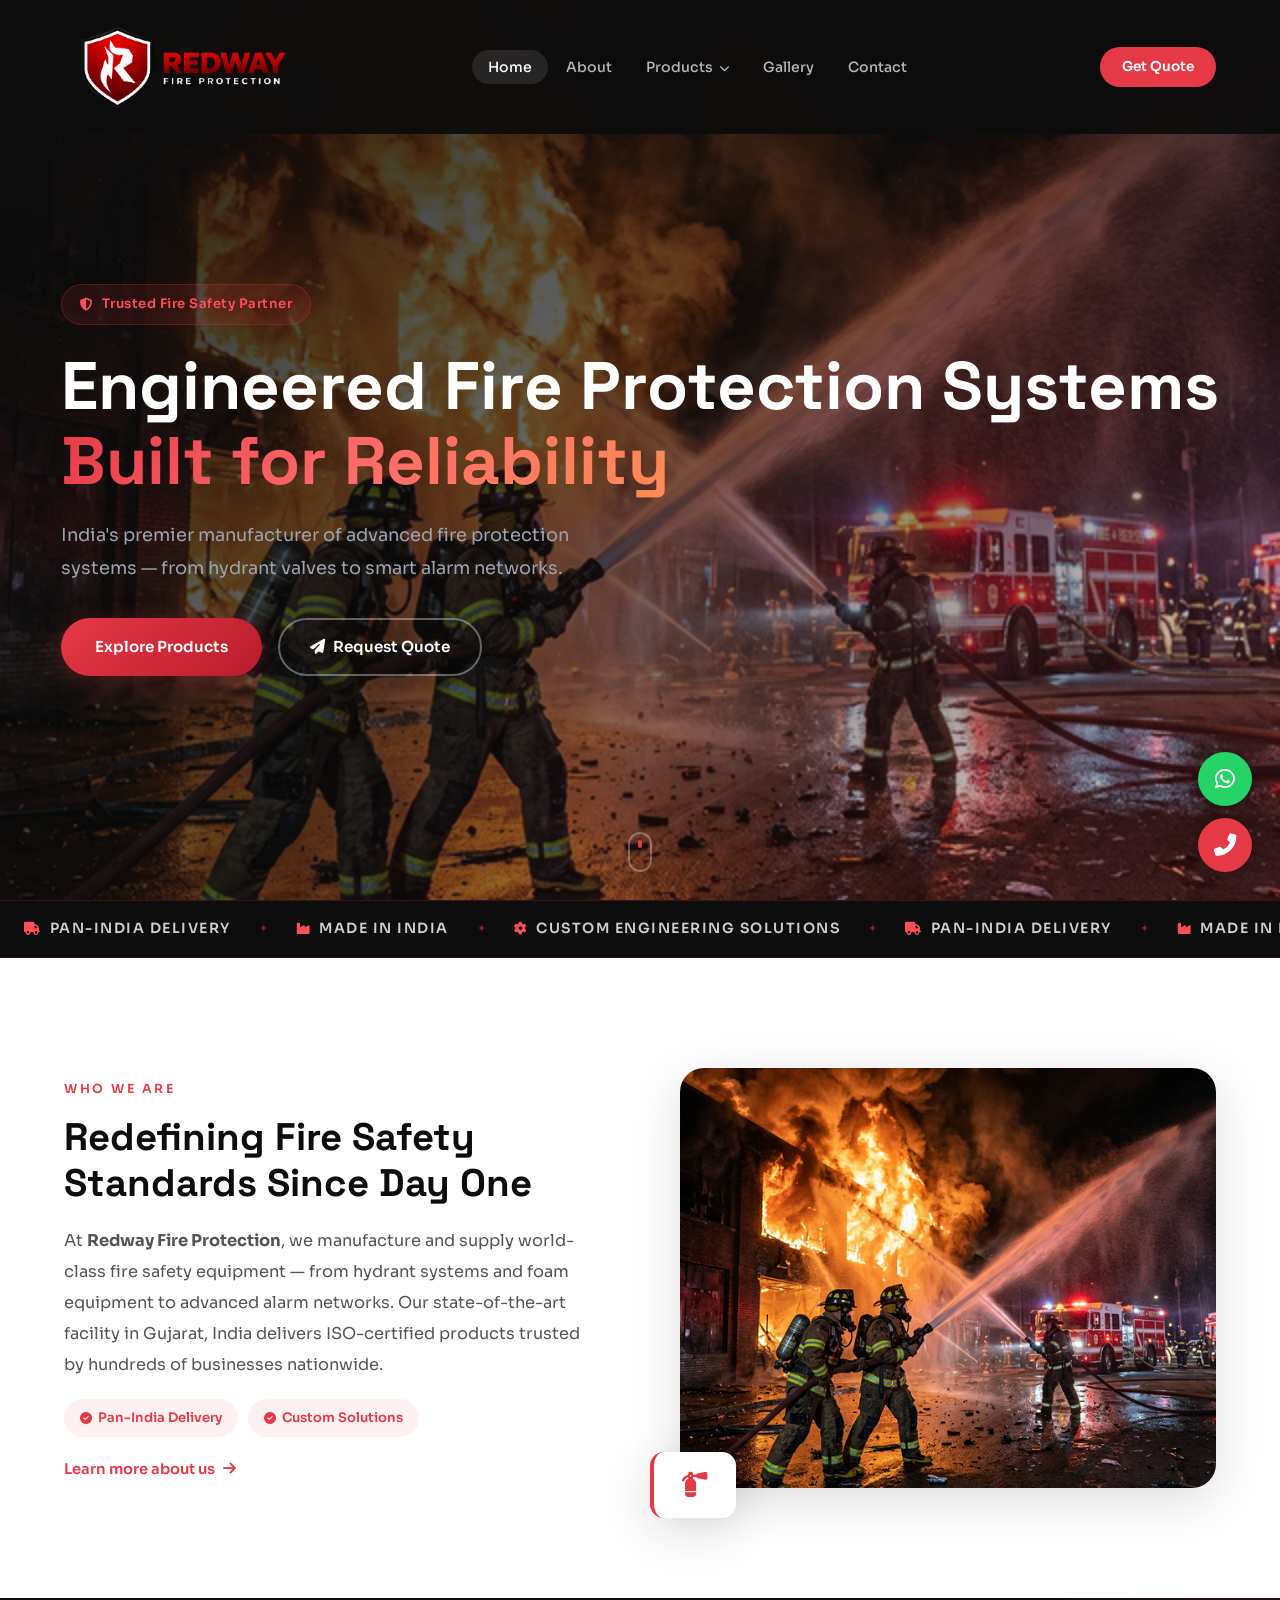
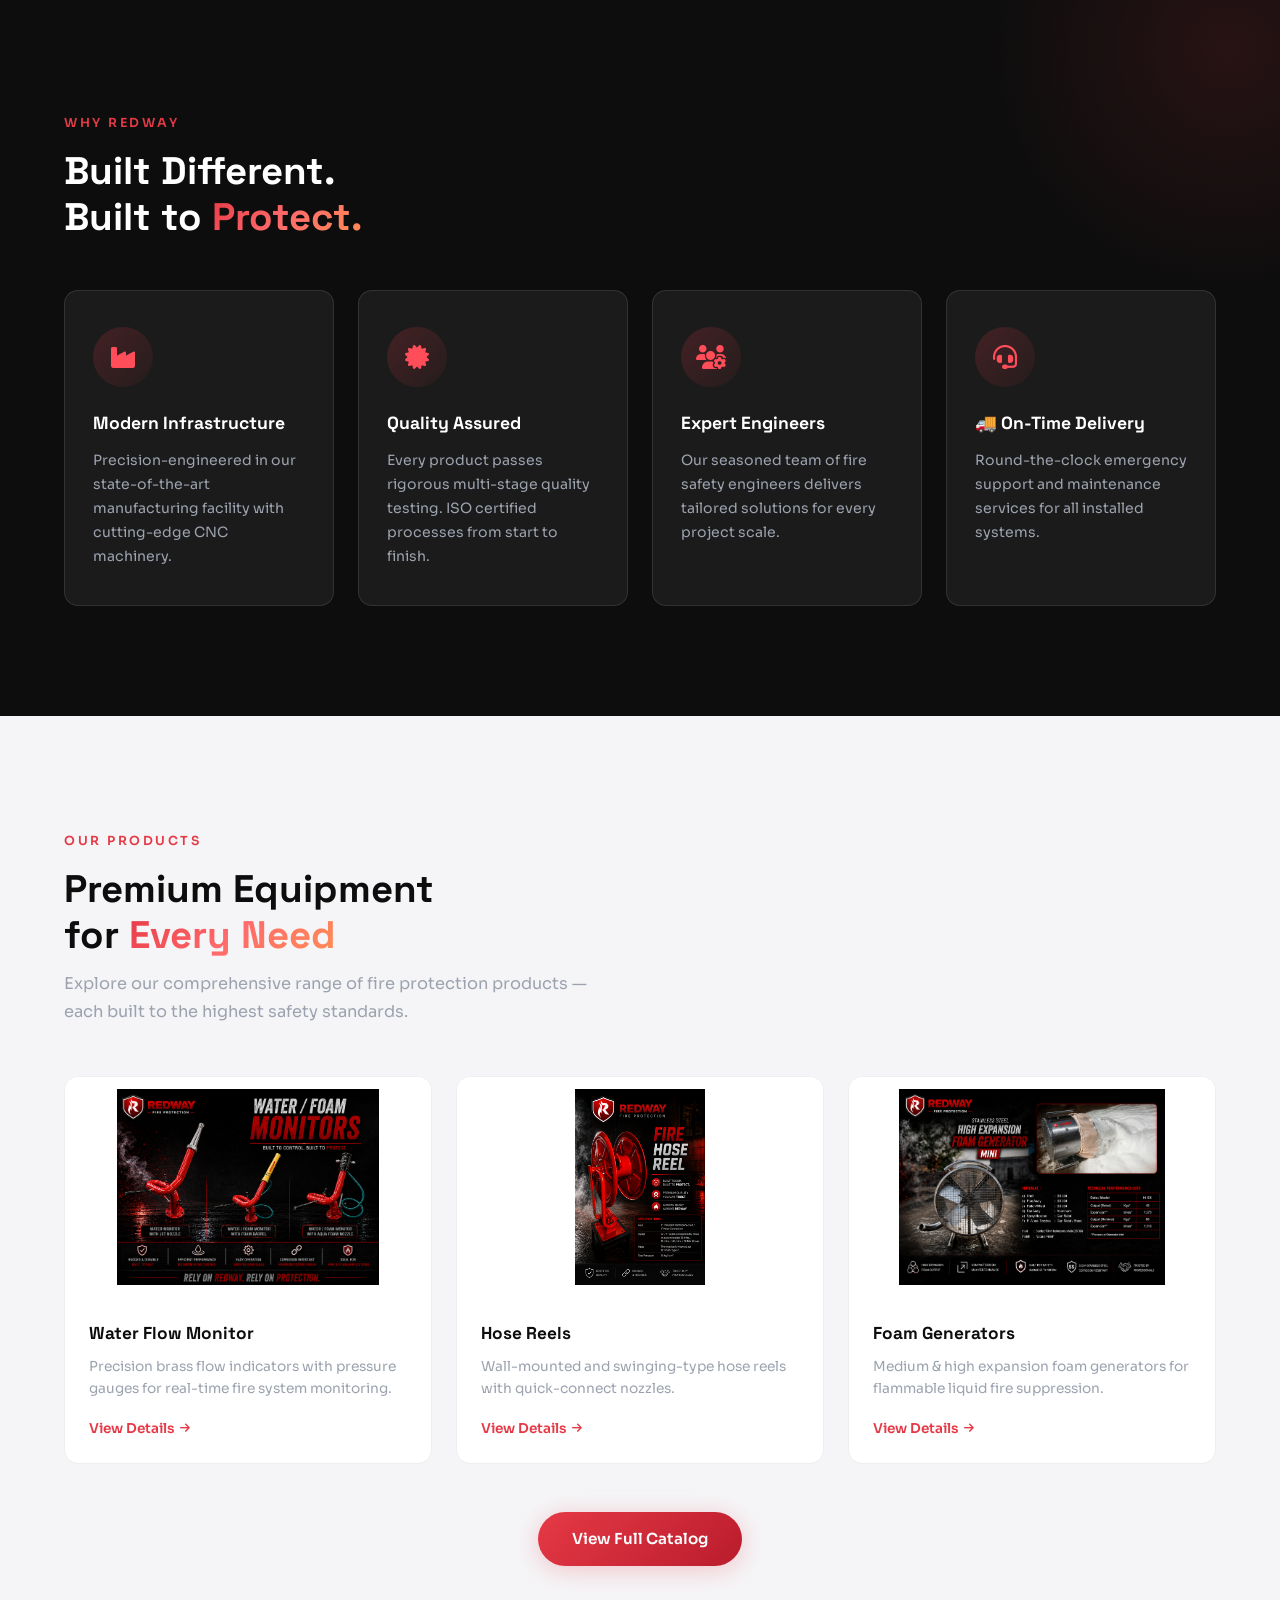
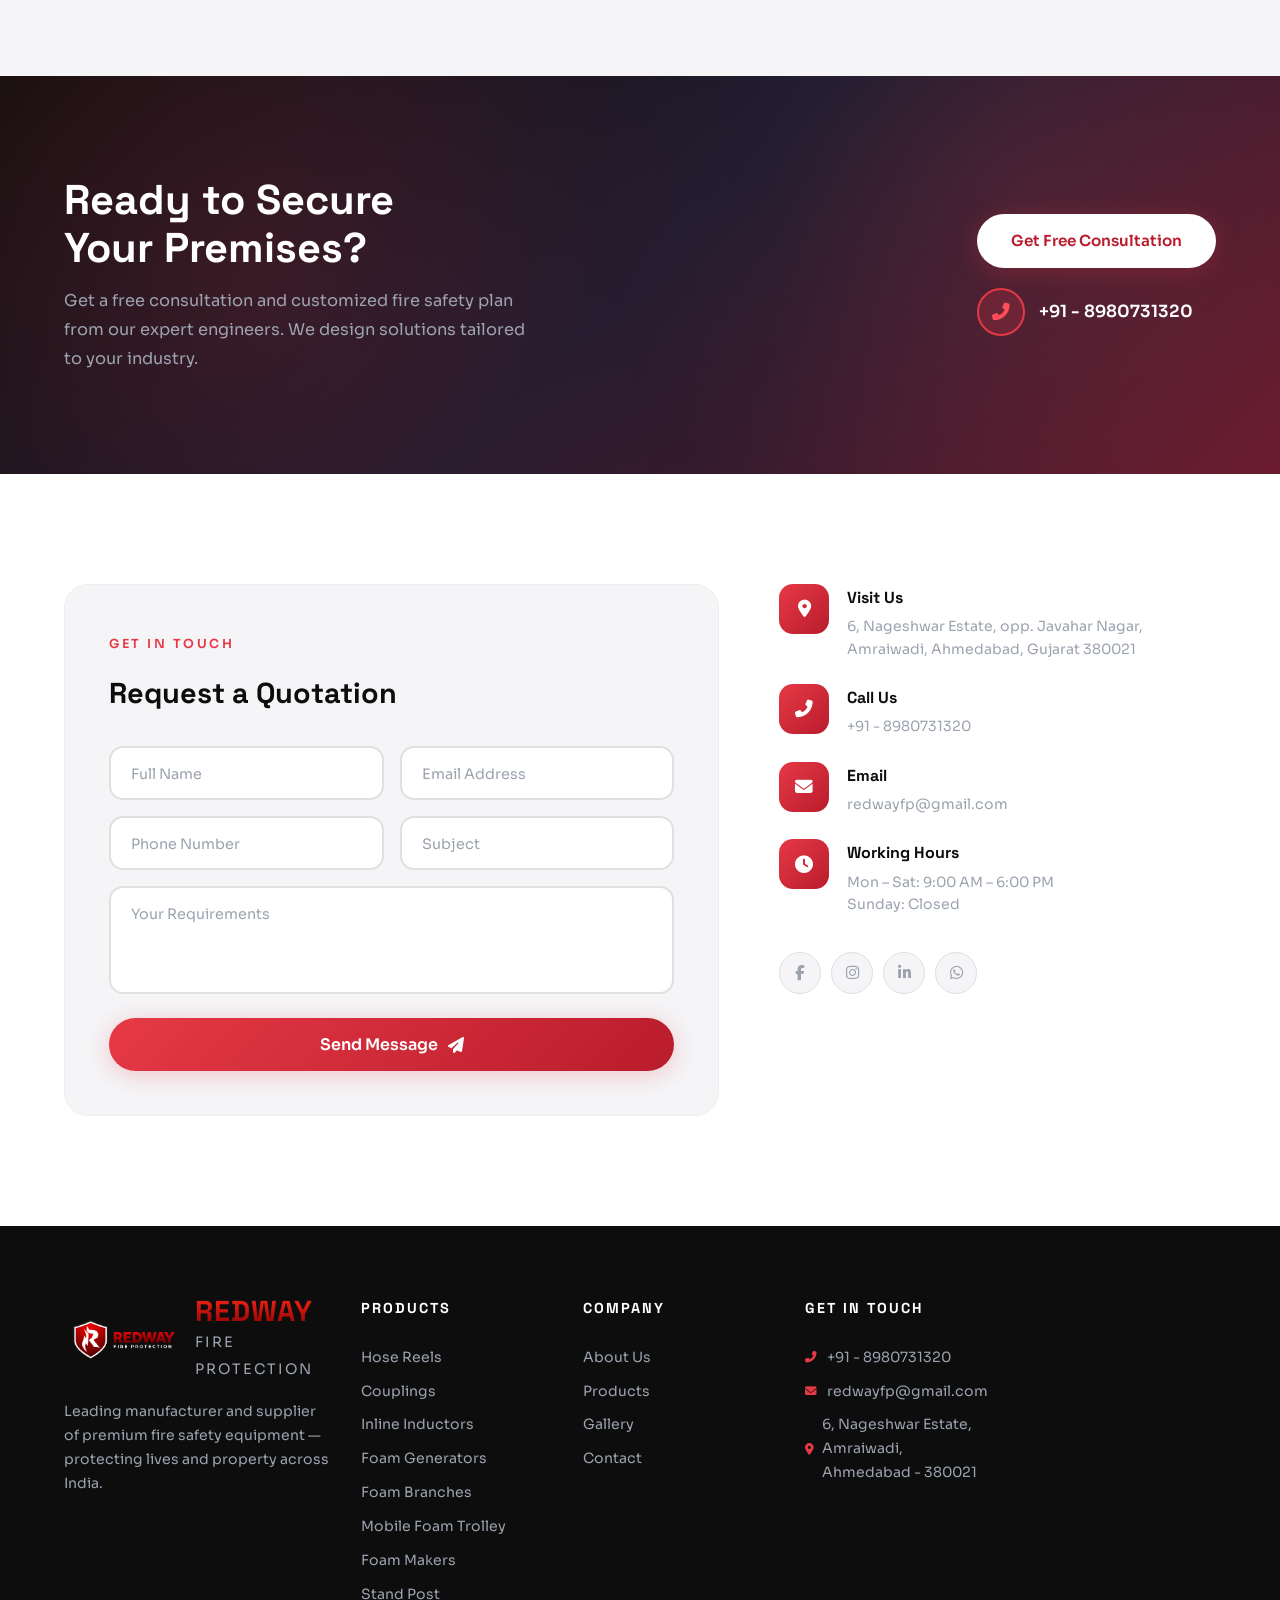
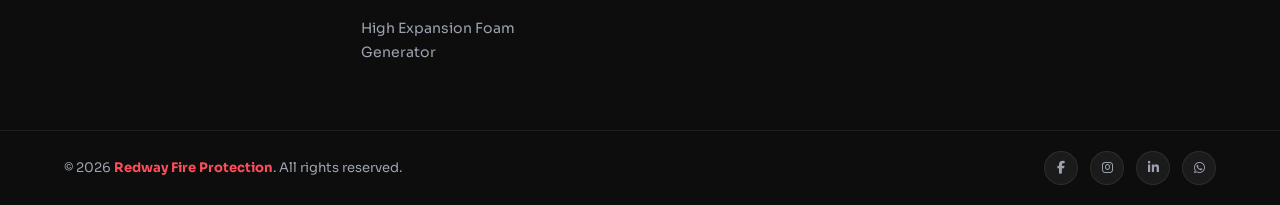
==== commit 4b547169: "Updated email id" ====
--- a/index.html
+++ b/index.html
@@ -43,7 +43,8 @@
                         <a href="products.html#foam-trolley"><i class="fas fa-dolly"></i> Mobile Foam Trolley</a>
                         <a href="products.html#foam-makers"><i class="fas fa-flask"></i> Foam Makers</a>
                         <a href="products.html#stand-post"><i class="fas fa-sign"></i> Stand Post</a>
-                        <a href="products.html#high-expansion-foam-generator"><i class="fas fa-cloud"></i> High Expansion Foam Generator</a>
+                        <a href="products.html#high-expansion-foam-generator"><i class="fas fa-cloud"></i> High
+                            Expansion Foam Generator</a>
                     </div>
                 </li>
                 <li><a href="gallery.html">Gallery</a></li>
@@ -539,7 +540,7 @@
                     <div class="info-icon"><i class="fas fa-envelope"></i></div>
                     <div>
                         <h4>Email</h4>
-                        <p>info@redway.com</p>
+                        <p>redwayfp@gmail.com</p>
                     </div>
                 </div>
                 <div class="info-block">
@@ -598,8 +599,10 @@
             <div class="footer-links-col">
                 <h4>Get In Touch</h4>
                 <a href="tel:+918980731320"><i class="fas fa-phone-alt"></i> +91 - 8980731320</a>
-                <a href="mailto:info@redway.com"><i class="fas fa-envelope"></i> info@redway.com</a>
-                <a href="https://maps.google.com/?q=6,+Nageshwar+Estate,+opp.+Javahar+Nagar,+Amraiwadi,+Ahmedabad,+Gujarat+380021" target="_blank"><i class="fas fa-map-marker-alt"></i> 6, Nageshwar Estate, Amraiwadi, Ahmedabad - 380021</a>
+                <a href="mailto:redwayfp@gmail.com"><i class="fas fa-envelope"></i> redwayfp@gmail.com</a>
+                <a href="https://maps.google.com/?q=6,+Nageshwar+Estate,+opp.+Javahar+Nagar,+Amraiwadi,+Ahmedabad,+Gujarat+380021"
+                    target="_blank"><i class="fas fa-map-marker-alt"></i> 6, Nageshwar Estate, Amraiwadi, Ahmedabad -
+                    380021</a>
             </div>
         </div>
         <div class="footer-bottom">
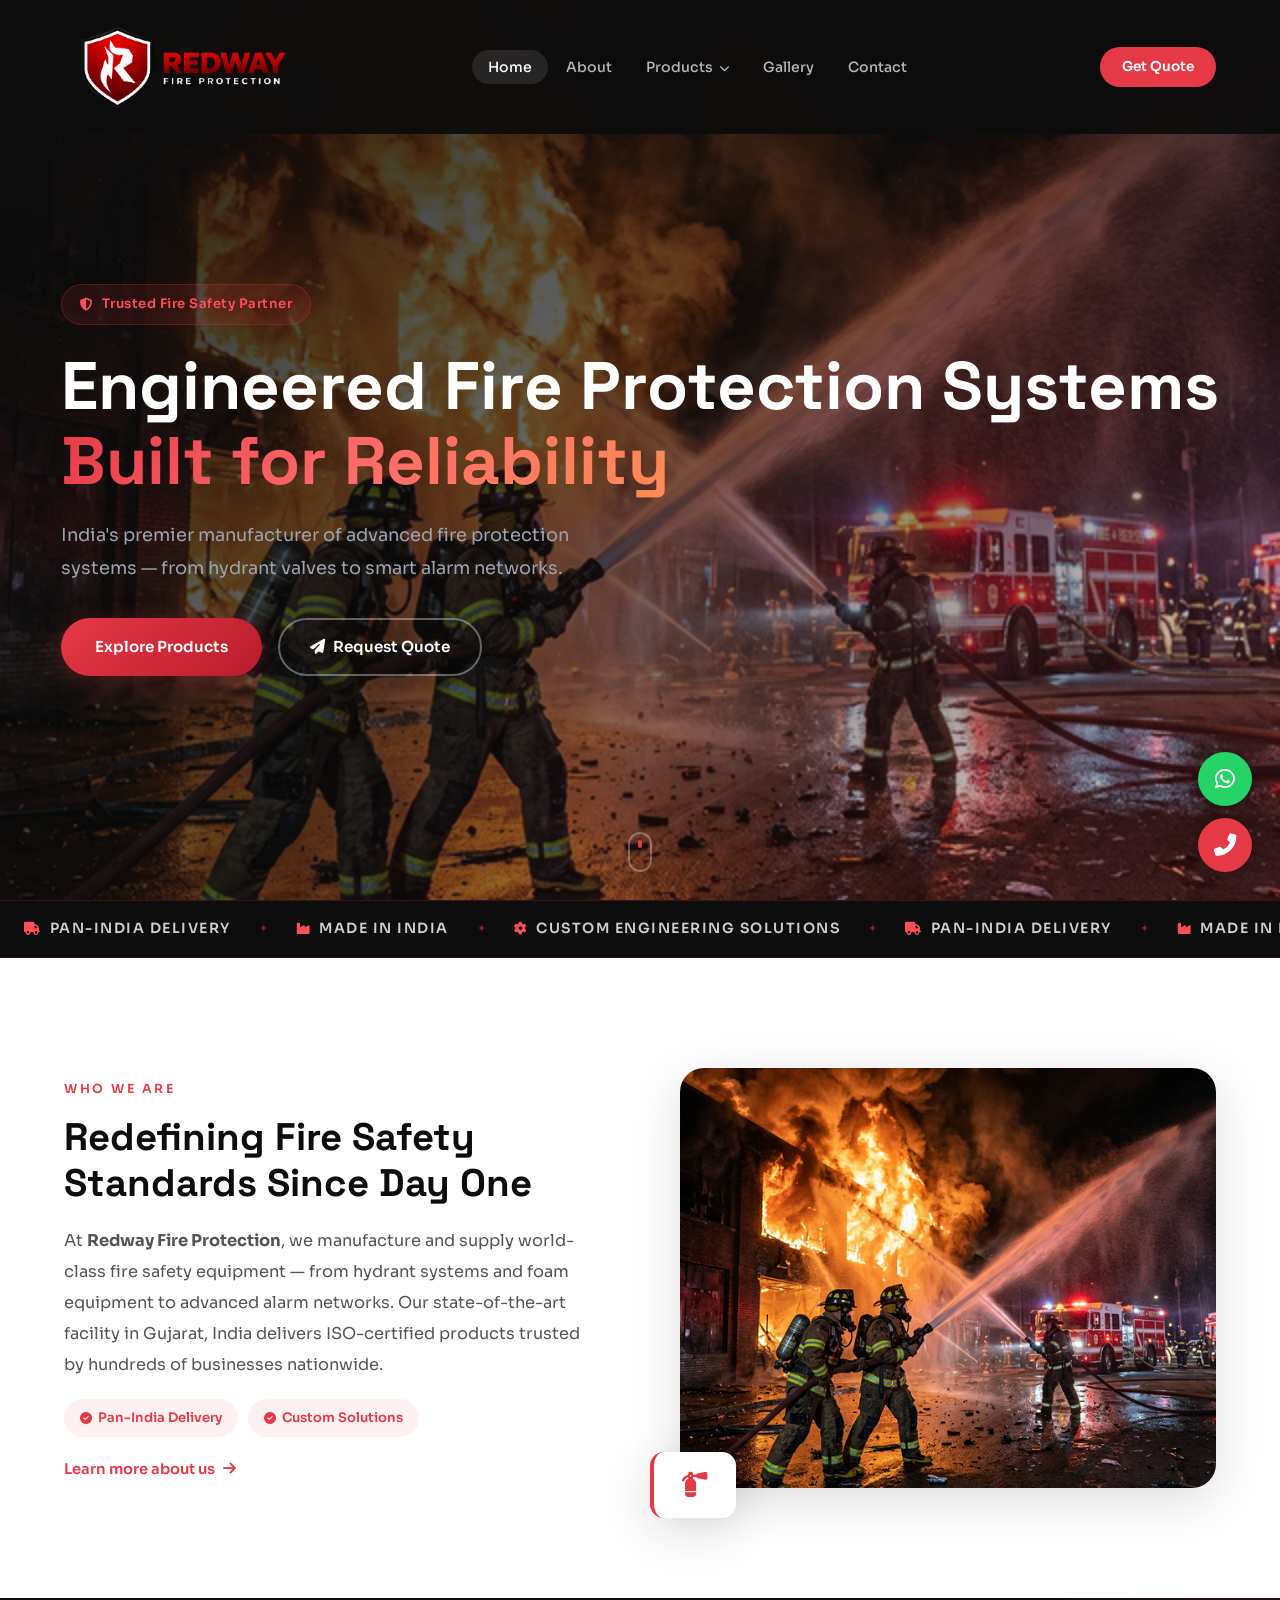
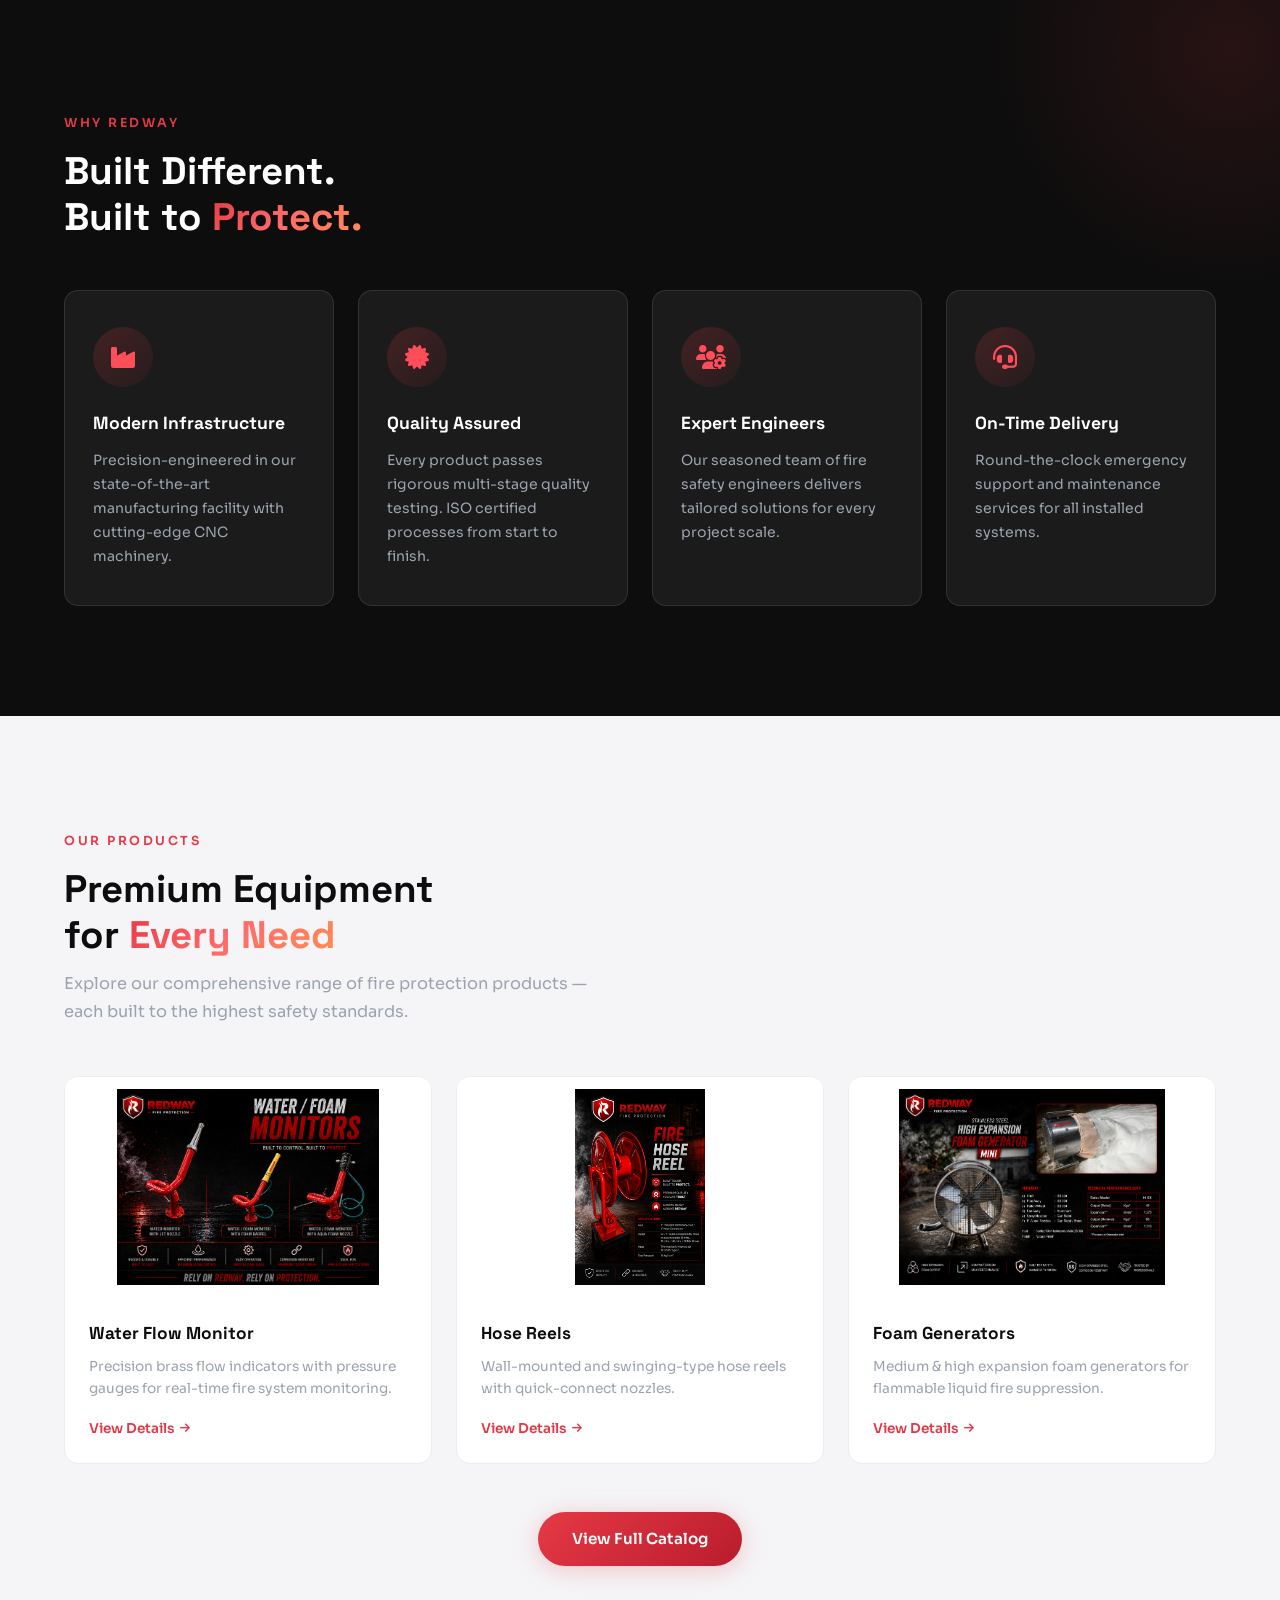
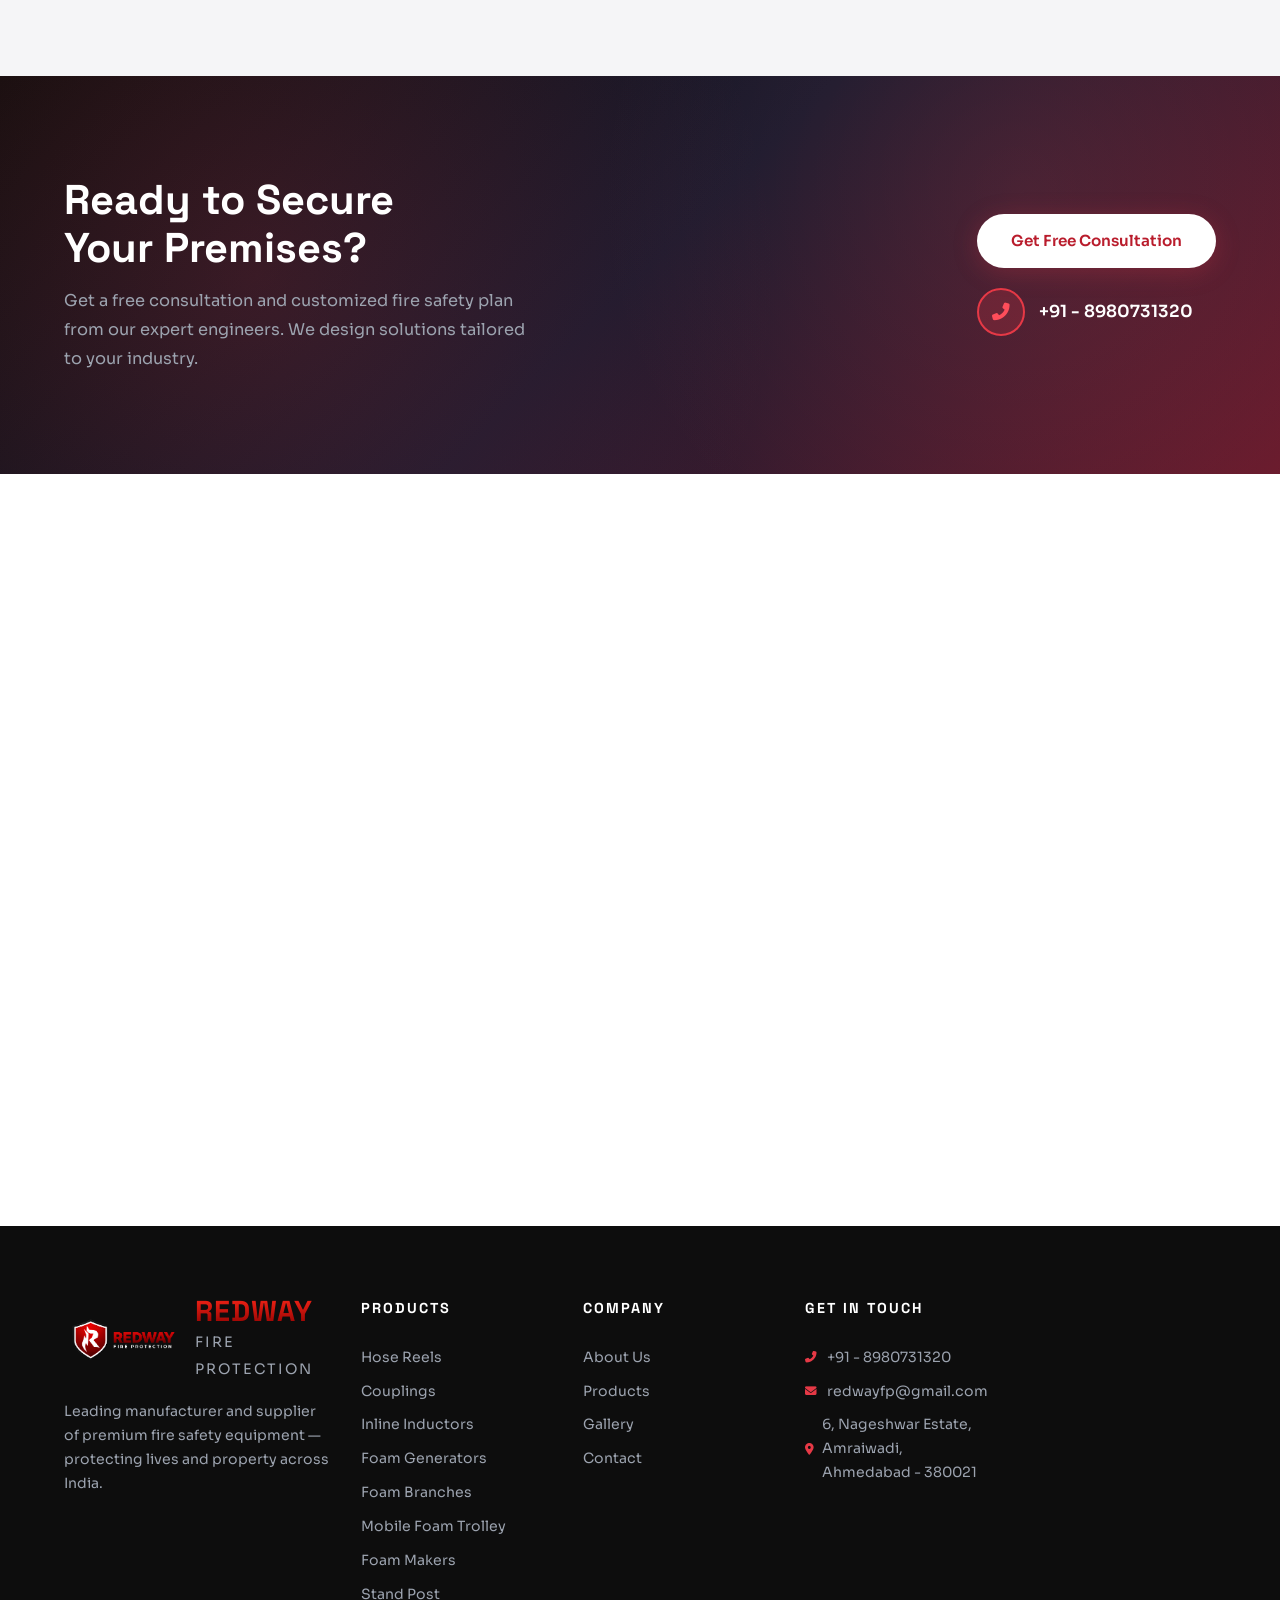
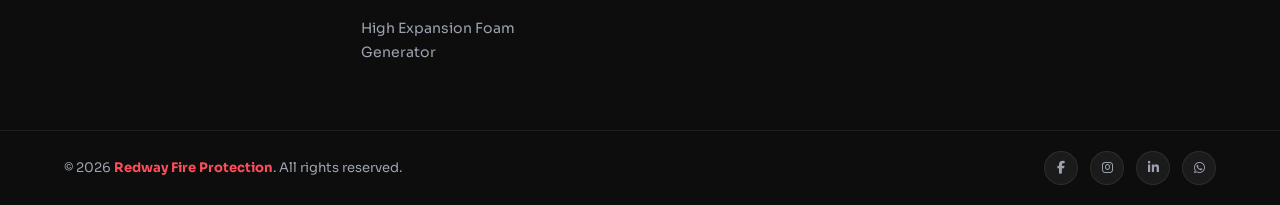
==== commit 0c8c3d4c: "Updated email id" ====
--- a/index.html
+++ b/index.html
@@ -194,7 +194,7 @@
                         <i class="fas fa-headset"></i>
                         <div class="icon-ring"></div>
                     </div>
-                    <h3>🚚 On-Time Delivery</h3>
+                    <h3>On-Time Delivery</h3>
                     <p>Round-the-clock emergency support and maintenance services for all installed systems.</p>
                 </div>
             </div>
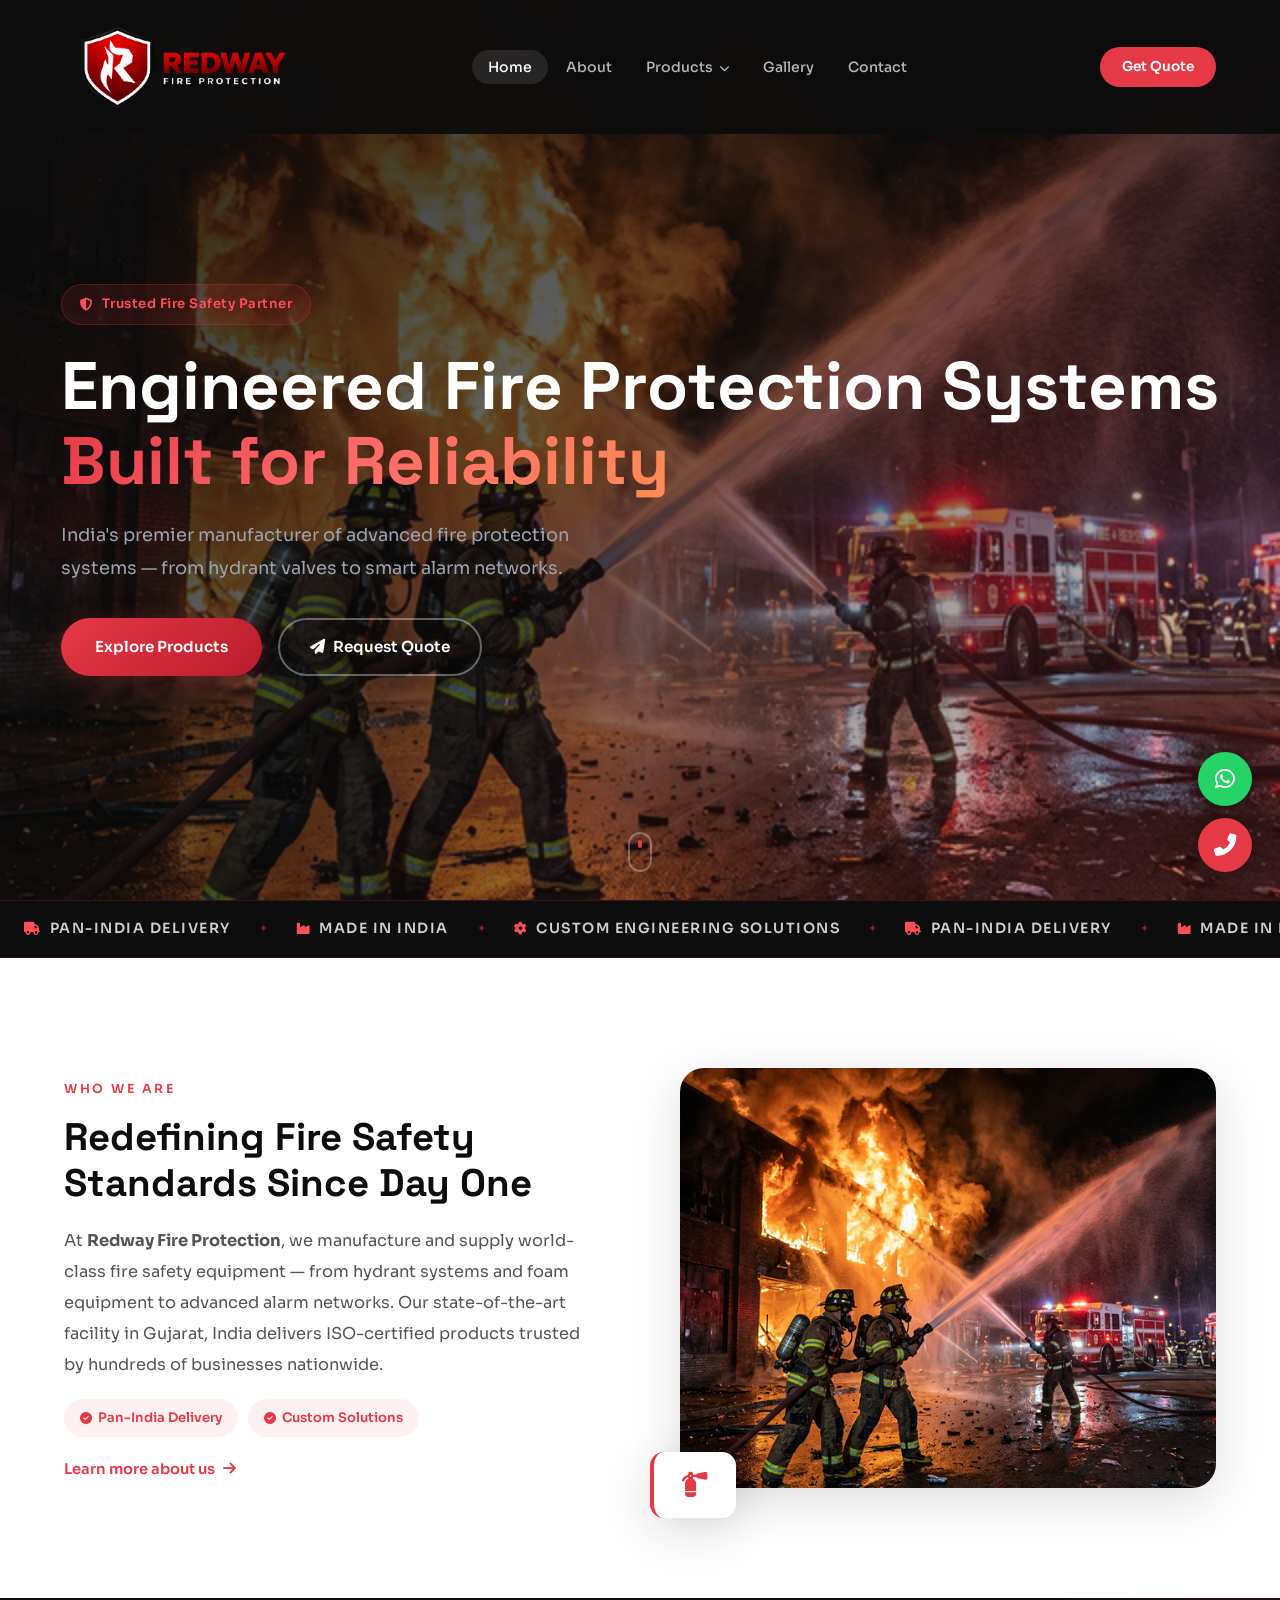
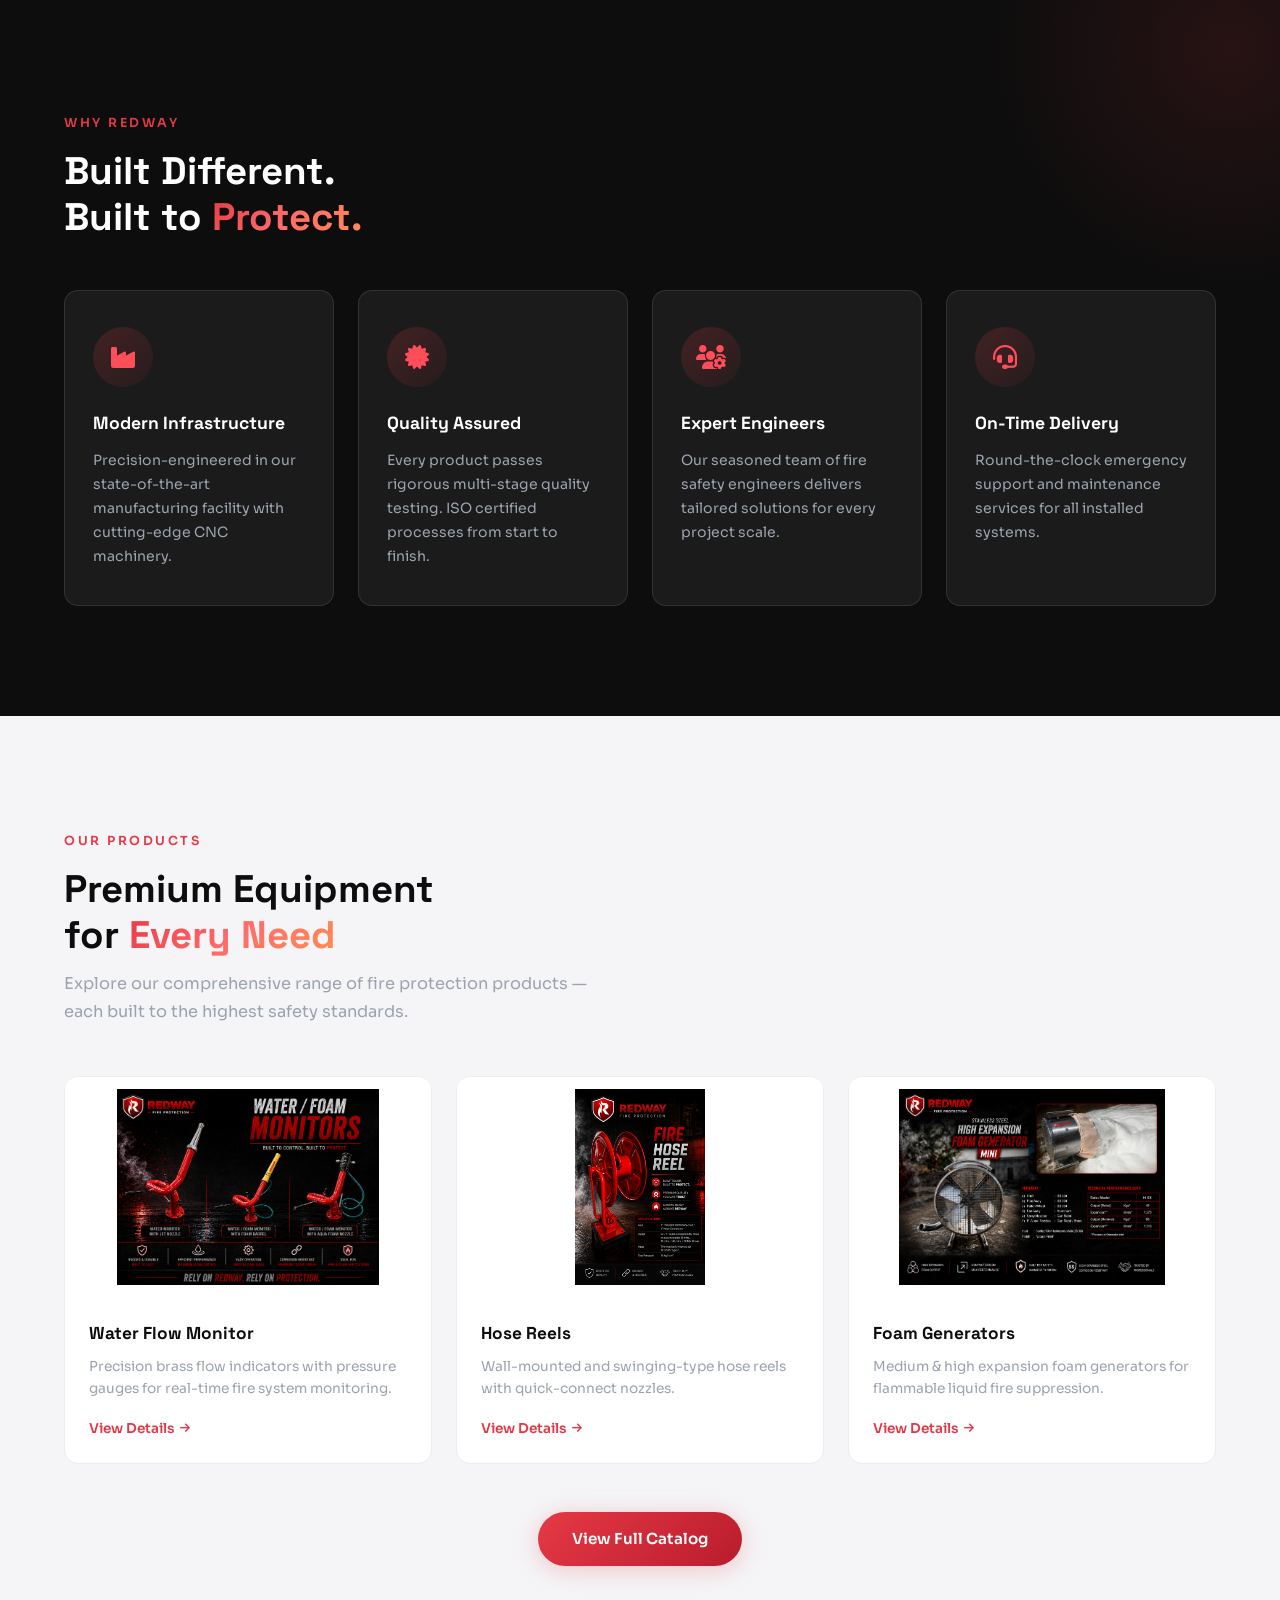
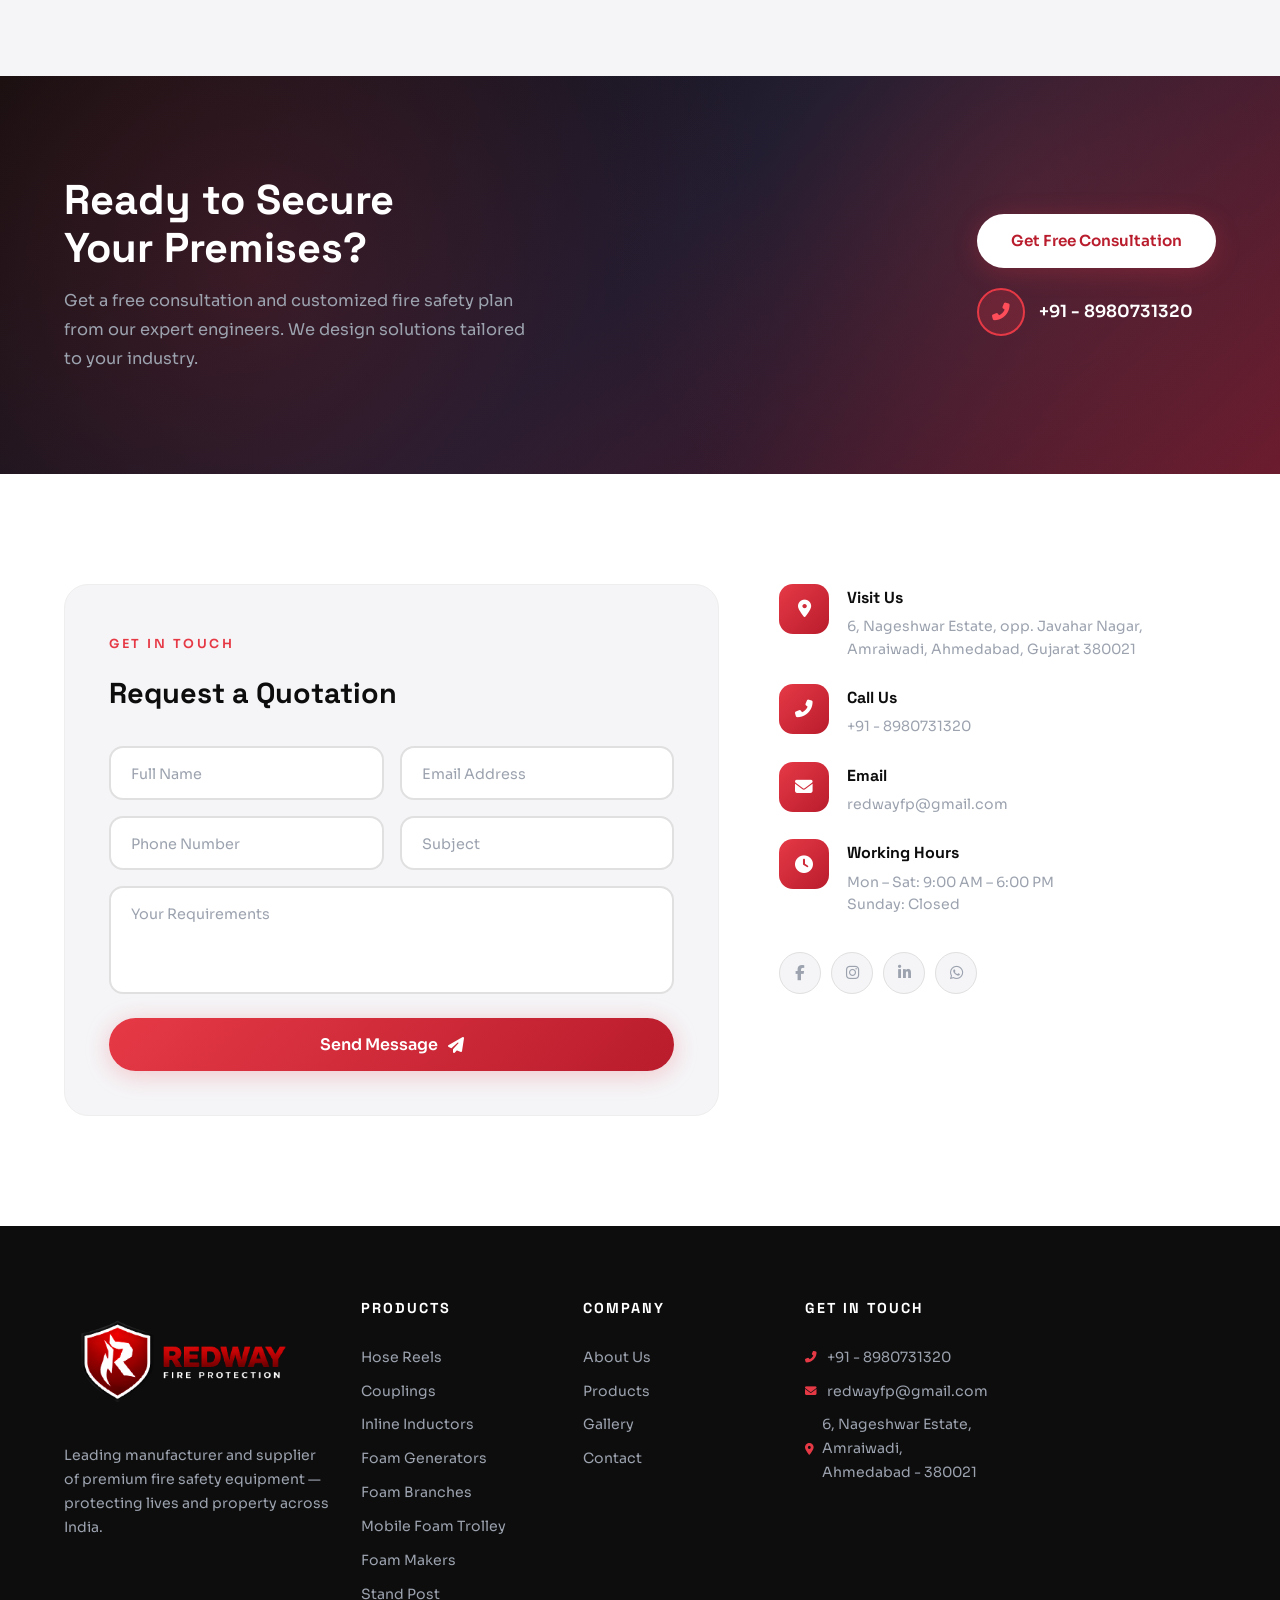
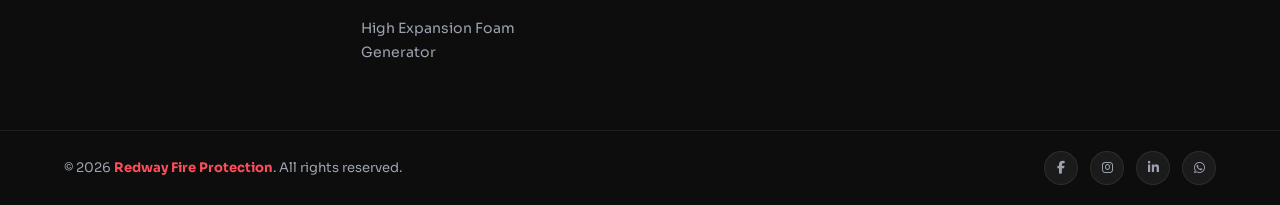
==== commit d49cd096: "Updated email id" ====
--- a/index.html
+++ b/index.html
@@ -567,10 +567,6 @@
             <div class="footer-brand">
                 <a href="index.html" class="footer-logo-link">
                     <img src="images/logo.png" alt="Redway">
-                    <div>
-                        <strong>REDWAY</strong>
-                        <span>Fire Protection</span>
-                    </div>
                 </a>
                 <p>Leading manufacturer and supplier of premium fire safety equipment — protecting lives and property
                     across India.</p>
--- a/style.css
+++ b/style.css
@@ -1265,7 +1265,7 @@
 }
 
 .footer-logo-link img {
-  height: 65px;
+  height: 130px;
 }
 
 .footer-logo-link strong {
@@ -2058,7 +2058,7 @@
   }
 
   .footer-logo-link img {
-    height: 50px;
+    height: 90px;
   }
 
   .footer-logo-link strong {
@@ -2340,7 +2340,7 @@
 
   /* --- Footer --- */
   .footer-logo-link img {
-    height: 45px;
+    height: 80px;
   }
 
   .footer-logo-link strong {
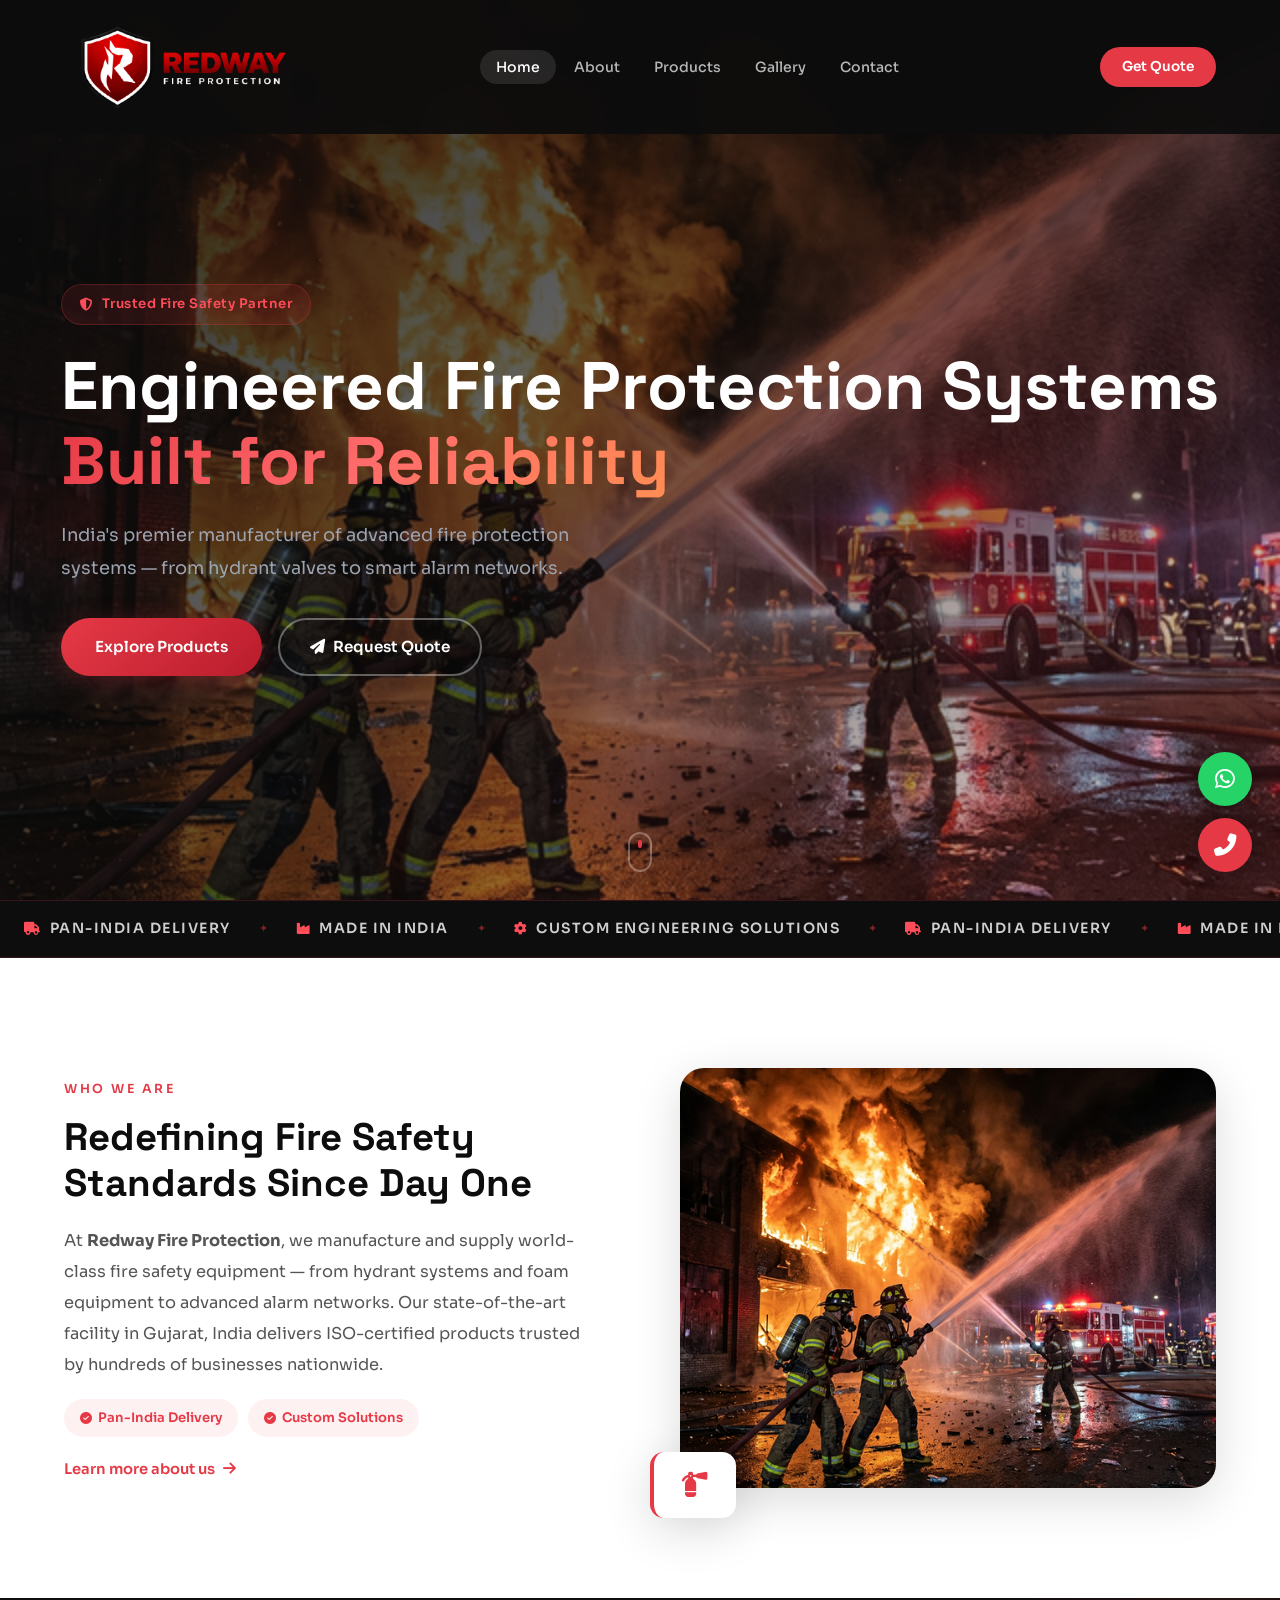
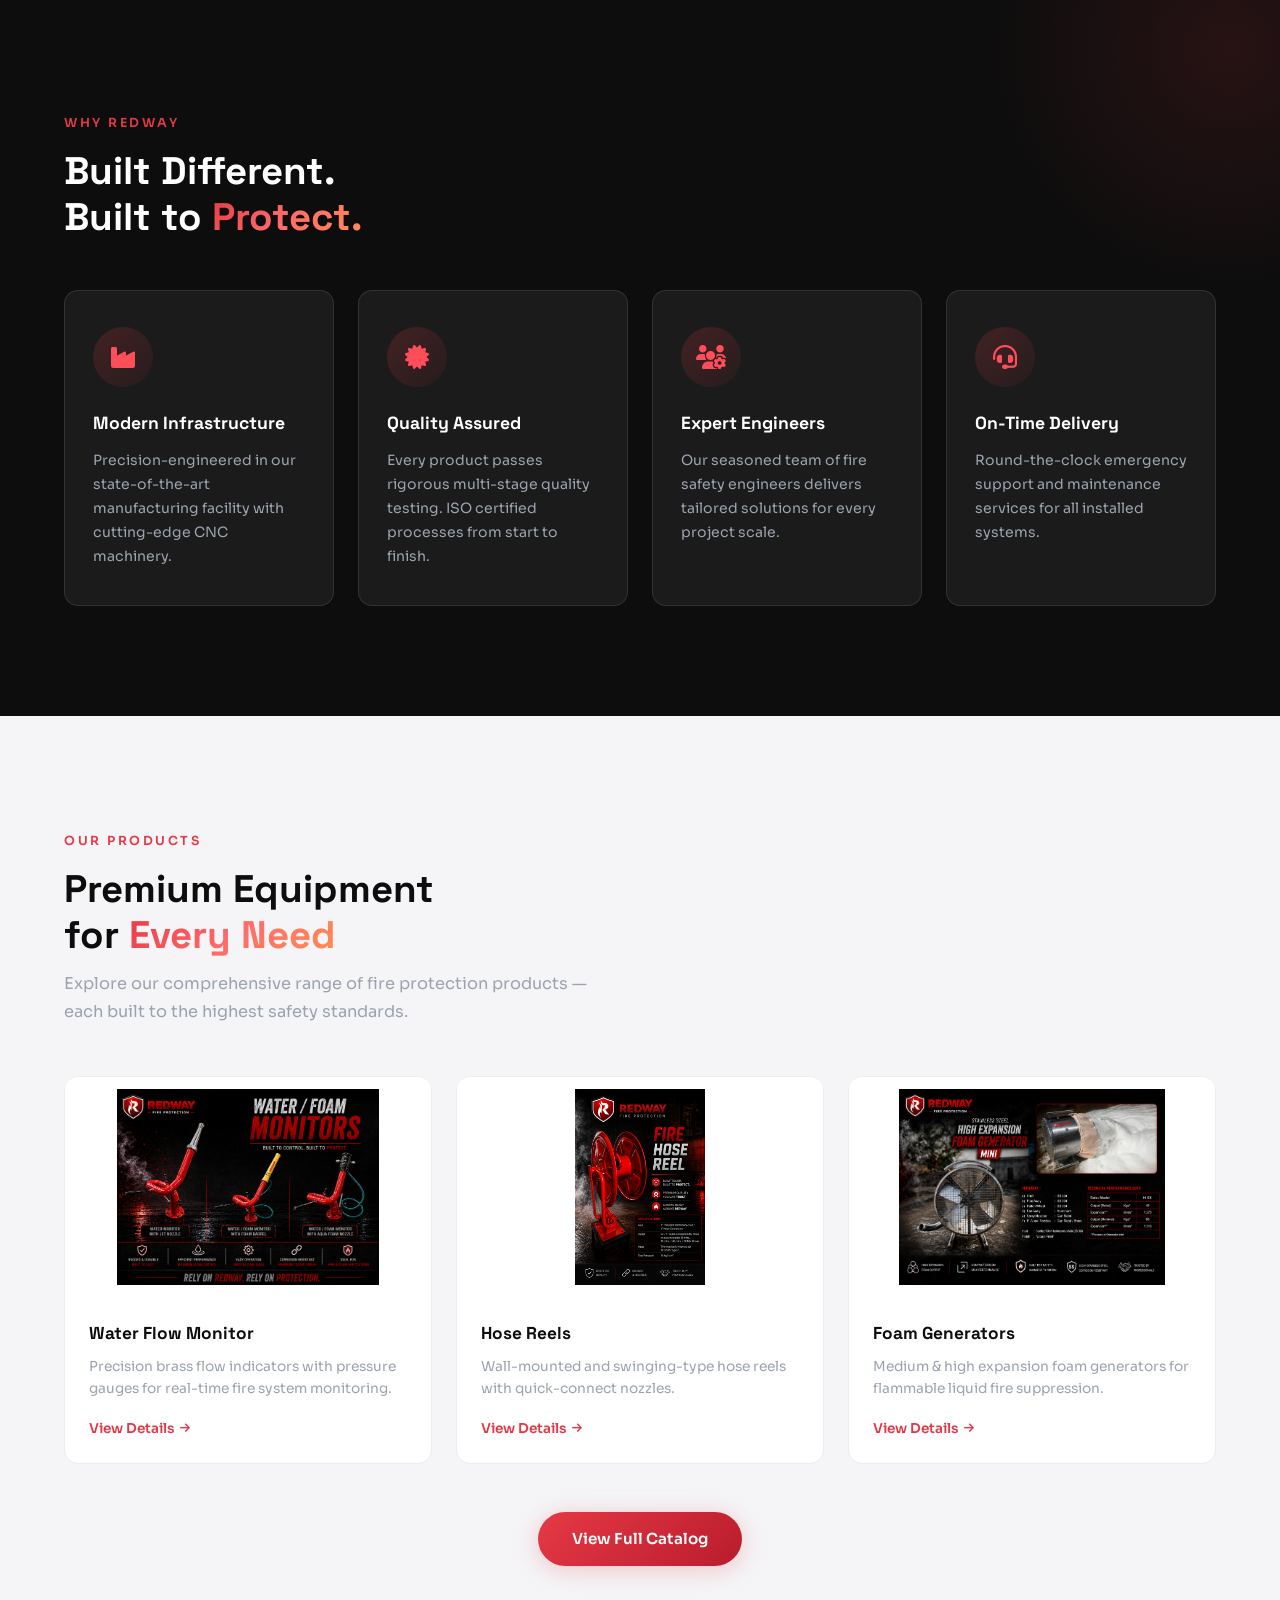
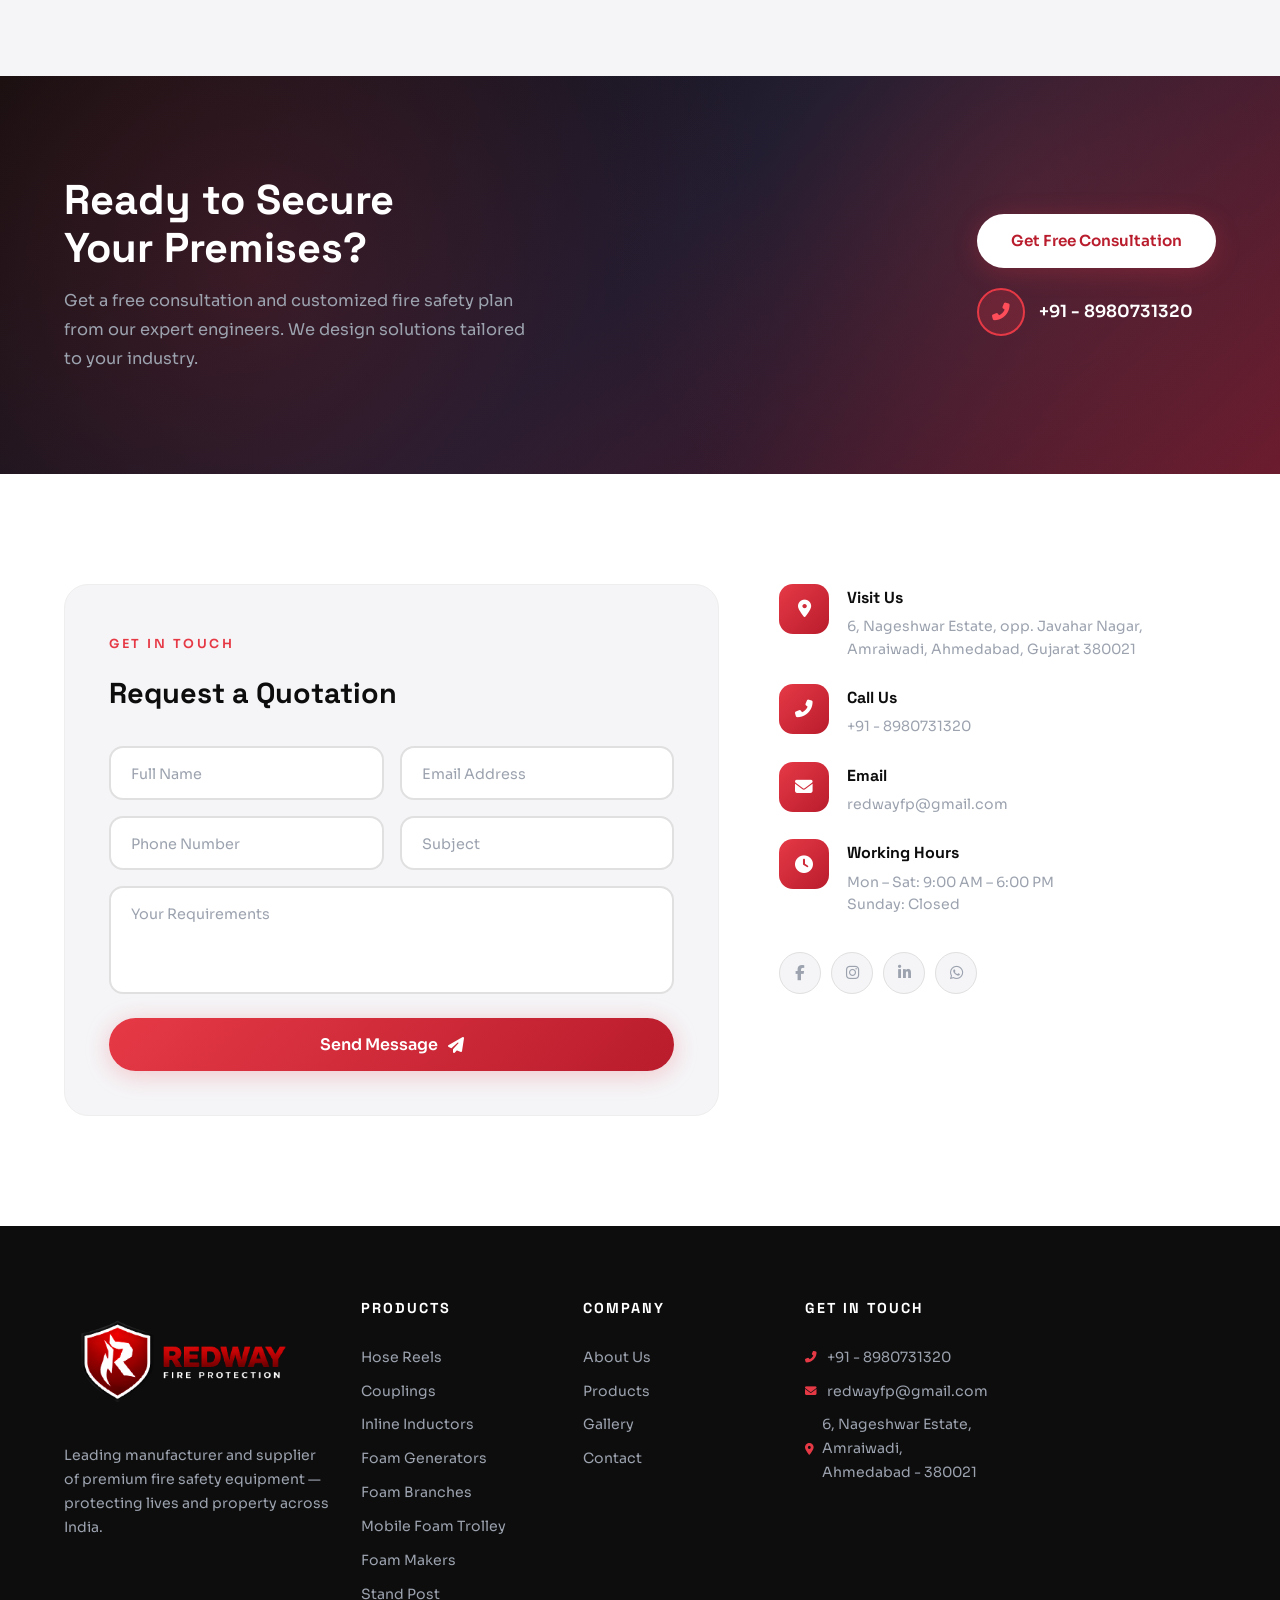
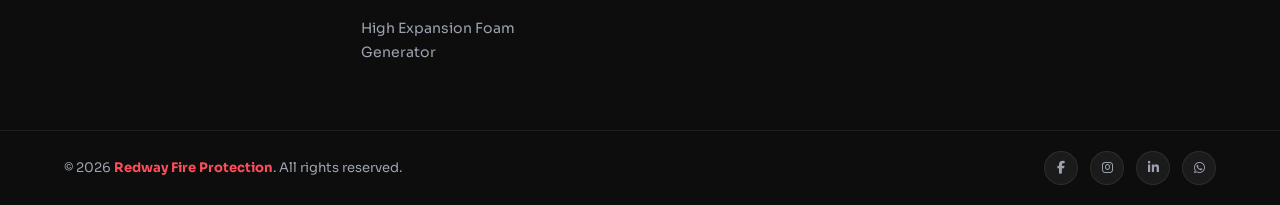
==== commit 5792555d: "New Update" ====
--- a/index.html
+++ b/index.html
@@ -1,18 +1,96 @@
 <!DOCTYPE html>
-<html lang="en">
+<html lang="en-IN">
 
 <head>
     <meta charset="UTF-8">
     <meta name="viewport" content="width=device-width, initial-scale=1.0">
-    <title>Redway Fire Protection | Premium Fire Safety Solutions</title>
+    <title>Redway Fire Protection | Fire Fighting Equipment Manufacturer in Ahmedabad, India</title>
     <meta name="description"
-        content="Redway Fire Protection — Leading manufacturer and supplier of premium fire safety equipment. Fire extinguishers, hydrant systems, sprinklers, alarms & more.">
+        content="Redway Fire Protection is a leading fire fighting equipment manufacturer and supplier in Ahmedabad, Gujarat. We offer fire hose reels, foam generators, couplings, inline inductors, stand posts and more. Get a free quote today.">
+    <meta name="keywords"
+        content="fire fighting equipment, fire protection equipment, fire safety equipment manufacturer, fire hose reel, foam generator, fire hose couplings, inline inductors, stand post, fire fighting equipment manufacturer Ahmedabad, fire protection equipment supplier India">
+    <meta name="author" content="Redway Fire Protection">
+    <meta name="theme-color" content="#E63946">
+    <link rel="canonical" href="https://redwayfp.com/">
     <link rel="icon" href="images/logo.png" type="image/png">
+
+    <!-- Open Graph -->
+    <meta property="og:type" content="website">
+    <meta property="og:site_name" content="Redway Fire Protection">
+    <meta property="og:title" content="Redway Fire Protection | Fire Fighting Equipment Manufacturer in India">
+    <meta property="og:description"
+        content="Leading manufacturer and supplier of premium fire fighting equipment in Ahmedabad, Gujarat. Hose reels, foam generators, couplings, stand posts and more.">
+    <meta property="og:url" content="https://redwayfp.com/">
+    <meta property="og:image" content="https://redwayfp.com/images/logo.png">
+    <meta property="og:locale" content="en_IN">
+
+    <!-- Twitter Card -->
+    <meta name="twitter:card" content="summary_large_image">
+    <meta name="twitter:title" content="Redway Fire Protection | Fire Fighting Equipment Manufacturer">
+    <meta name="twitter:description"
+        content="Premium fire fighting equipment manufacturer in Ahmedabad, India. Hose reels, foam generators, couplings, stand posts and more.">
+    <meta name="twitter:image" content="https://redwayfp.com/images/logo.png">
+
+    <!-- Preconnect -->
+    <link rel="preconnect" href="https://fonts.googleapis.com">
+    <link rel="preconnect" href="https://fonts.gstatic.com" crossorigin>
+    <link rel="preconnect" href="https://cdnjs.cloudflare.com">
+
     <link
         href="https://fonts.googleapis.com/css2?family=Sora:wght@300;400;500;600;700;800&family=Space+Grotesk:wght@400;500;600;700&display=swap"
         rel="stylesheet">
-    <link rel="stylesheet" 500 href="https://cdnjs.cloudflare.com/ajax/libs/font-awesome/6.5.1/css/all.min.css">
+    <link rel="stylesheet" href="https://cdnjs.cloudflare.com/ajax/libs/font-awesome/6.5.1/css/all.min.css">
     <link rel="stylesheet" href="style.css">
+
+    <!-- Schema.org Structured Data -->
+    <script type="application/ld+json">
+    {
+        "@context": "https://schema.org",
+        "@type": "LocalBusiness",
+        "@id": "https://redwayfp.com/#organization",
+        "name": "Redway Fire Protection",
+        "description": "Leading manufacturer and supplier of premium fire fighting and fire protection equipment in Ahmedabad, Gujarat, India.",
+        "url": "https://redwayfp.com",
+        "logo": "https://redwayfp.com/images/logo.png",
+        "image": "https://redwayfp.com/images/logo.png",
+        "telephone": "+91-8980731320",
+        "email": "redwayfp@gmail.com",
+        "address": {
+            "@type": "PostalAddress",
+            "streetAddress": "6, Nageshwar Estate, opp. Javahar Nagar, Amraiwadi",
+            "addressLocality": "Ahmedabad",
+            "addressRegion": "Gujarat",
+            "postalCode": "380021",
+            "addressCountry": "IN"
+        },
+        "geo": {
+            "@type": "GeoCoordinates",
+            "latitude": "23.0225",
+            "longitude": "72.6167"
+        },
+        "openingHours": "Mo-Sa 09:00-18:00",
+        "priceRange": "$$",
+        "areaServed": {
+            "@type": "Country",
+            "name": "India"
+        },
+        "sameAs": []
+    }
+    </script>
+    <script type="application/ld+json">
+    {
+        "@context": "https://schema.org",
+        "@type": "BreadcrumbList",
+        "itemListElement": [
+            {
+                "@type": "ListItem",
+                "position": 1,
+                "name": "Home",
+                "item": "https://redwayfp.com/"
+            }
+        ]
+    }
+    </script>
 </head>
 
 <body>
@@ -25,28 +103,12 @@
     <nav class="navbar" id="navbar">
         <div class="container navbar-inner">
             <a href="index.html" class="nav-logo">
-                <img src="images/logo.png" alt="Redway">
+                <img src="images/logo.png" alt="Redway Fire Protection — Fire Fighting Equipment Manufacturer" width="130" height="130">
             </a>
             <ul class="nav-links" id="nav-links">
                 <li><a href="index.html" class="active">Home</a></li>
                 <li><a href="about.html">About</a></li>
-                <li class="has-dropdown">
-                    <a href="products.html">Products <i class="fas fa-chevron-down"></i></a>
-                    <div class="dropdown-panel">
-                        <!-- <a href="products.html#hydrant-valve"><i class="fas fa-valve"></i> Hydrant Valves</a> -->
-                        <a href="products.html#hose-reel"><i class="fas fa-circle-notch"></i> Hose Reels</a>
-                        <a href="products.html#couplings"><i class="fas fa-link"></i> Couplings</a>
-                        <a href="products.html#inline-inductors"><i class="fas fa-random"></i> Inline Inductors</a>
-                        <a href="products.html#foam-generators"><i class="fas fa-wind"></i> Foam Generators</a>
-                        <a href="products.html#foam-branches"><i class="fas fa-code-branch"></i> Foam Branches</a>
-                        <!-- <a href="products.html#handline-nozzles"><i class="fas fa-hand-holding-water"></i> Handline Nozzles</a> -->
-                        <a href="products.html#foam-trolley"><i class="fas fa-dolly"></i> Mobile Foam Trolley</a>
-                        <a href="products.html#foam-makers"><i class="fas fa-flask"></i> Foam Makers</a>
-                        <a href="products.html#stand-post"><i class="fas fa-sign"></i> Stand Post</a>
-                        <a href="products.html#high-expansion-foam-generator"><i class="fas fa-cloud"></i> High
-                            Expansion Foam Generator</a>
-                    </div>
-                </li>
+                <li><a href="products.html">Products</a></li>
                 <li><a href="gallery.html">Gallery</a></li>
                 <li><a href="contact.html">Contact</a></li>
                 <li class="nav-cta-mobile"><a href="contact.html" class="btn-main">Get Quote <i
@@ -60,10 +122,11 @@
     </nav>
 
     <!-- ============ HERO ============ -->
+    <main>
     <section class="hero" id="hero">
         <div class="hero-bg">
-            <img src="images/hero1.png" alt="Fire Safety" class="hero-img active" id="hero-img-1">
-            <img src="images/hero2.png" alt="Equipment" class="hero-img" id="hero-img-2">
+            <img src="images/hero1.png" alt="Redway Fire Protection — Premium Fire Safety Equipment and Systems" class="hero-img active" id="hero-img-1">
+            <img src="images/hero2.png" alt="Fire Fighting Equipment Manufacturing Facility" class="hero-img" id="hero-img-2" loading="lazy">
         </div>
         <div class="hero-overlay"></div>
         <div class="hero-particles" id="hero-particles"></div>
@@ -554,7 +617,7 @@
                     <a href="#" aria-label="Facebook"><i class="fab fa-facebook-f"></i></a>
                     <a href="#" aria-label="Instagram"><i class="fab fa-instagram"></i></a>
                     <a href="#" aria-label="LinkedIn"><i class="fab fa-linkedin-in"></i></a>
-                    <a href="https://wa.me/918980731320" aria-label="WhatsApp" target="_blank"><i
+                    <a href="https://wa.me/918980731320" aria-label="WhatsApp" target="_blank" rel="noopener noreferrer"><i
                             class="fab fa-whatsapp"></i></a>
                 </div>
             </div>
@@ -613,6 +676,7 @@
             </div>
         </div>
     </footer>
+    </main>
 
     <!-- LIGHTBOX -->
     <div class="lightbox" id="lightbox">
@@ -622,7 +686,7 @@
 
     <!-- ============ FLOATING BTNS ============ -->
     <div class="floating-btns">
-        <a href="https://wa.me/918980731320" class="float-wa" aria-label="WhatsApp" target="_blank"><i
+        <a href="https://wa.me/918980731320" class="float-wa" aria-label="WhatsApp" target="_blank" rel="noopener noreferrer"><i
                 class="fab fa-whatsapp"></i></a>
         <a href="tel:+918980731320" class="float-call" aria-label="Call"><i class="fas fa-phone-alt"></i></a>
     </div>
--- a/style.css
+++ b/style.css
@@ -44,6 +44,8 @@
 html {
   scroll-behavior: smooth;
   font-size: 16px;
+  overflow-x: hidden;
+  -webkit-text-size-adjust: 100%;
 }
 
 body {
@@ -52,6 +54,7 @@
   background: var(--body-bg);
   line-height: 1.7;
   overflow-x: hidden;
+  -webkit-tap-highlight-color: transparent;
 }
 
 a {
@@ -313,7 +316,7 @@
 
 /* Dropdown */
 .has-dropdown {
-  position: static;
+  position: relative;
 }
 
 .has-dropdown>a i {
@@ -328,7 +331,7 @@
 
 .dropdown-panel {
   position: absolute;
-  top: calc(100% + 10px);
+  top: 100%;
   left: 50%;
   transform: translateX(-50%) translateY(8px);
   min-width: 680px;
@@ -346,6 +349,16 @@
   gap: 2px;
   max-height: 80vh;
   overflow-y: auto;
+}
+
+/* Invisible bridge to maintain hover when moving cursor from trigger to panel */
+.dropdown-panel::before {
+  content: '';
+  position: absolute;
+  top: -15px;
+  left: 0;
+  width: 100%;
+  height: 15px;
 }
 
 .has-dropdown:hover .dropdown-panel {
@@ -1882,6 +1895,7 @@
 
   .hero-title {
     font-size: 1.85rem;
+    word-wrap: break-word;
   }
 
   .hero-desc {
@@ -2005,6 +2019,27 @@
     padding: 60px 0;
   }
 
+  .cta-inner {
+    flex-direction: column;
+    text-align: center;
+    align-items: center;
+  }
+
+  .cta-text p {
+    margin: 0 auto 14px;
+  }
+
+  .cta-actions {
+    align-items: center;
+    width: 100%;
+  }
+
+  .cta-phone {
+    word-break: break-word;
+    flex-wrap: wrap;
+    justify-content: center;
+  }
+
   .cta-text h2 {
     font-size: 1.8rem;
   }
@@ -2058,7 +2093,7 @@
   }
 
   .footer-logo-link img {
-    height: 90px;
+    height: 80px;
   }
 
   .footer-logo-link strong {
@@ -2340,7 +2375,7 @@
 
   /* --- Footer --- */
   .footer-logo-link img {
-    height: 80px;
+    height: 70px;
   }
 
   .footer-logo-link strong {
@@ -2399,6 +2434,10 @@
 
   .nav-logo img {
     height: 32px;
+  }
+
+  .footer-logo-link img {
+    height: 60px;
   }
 }
 
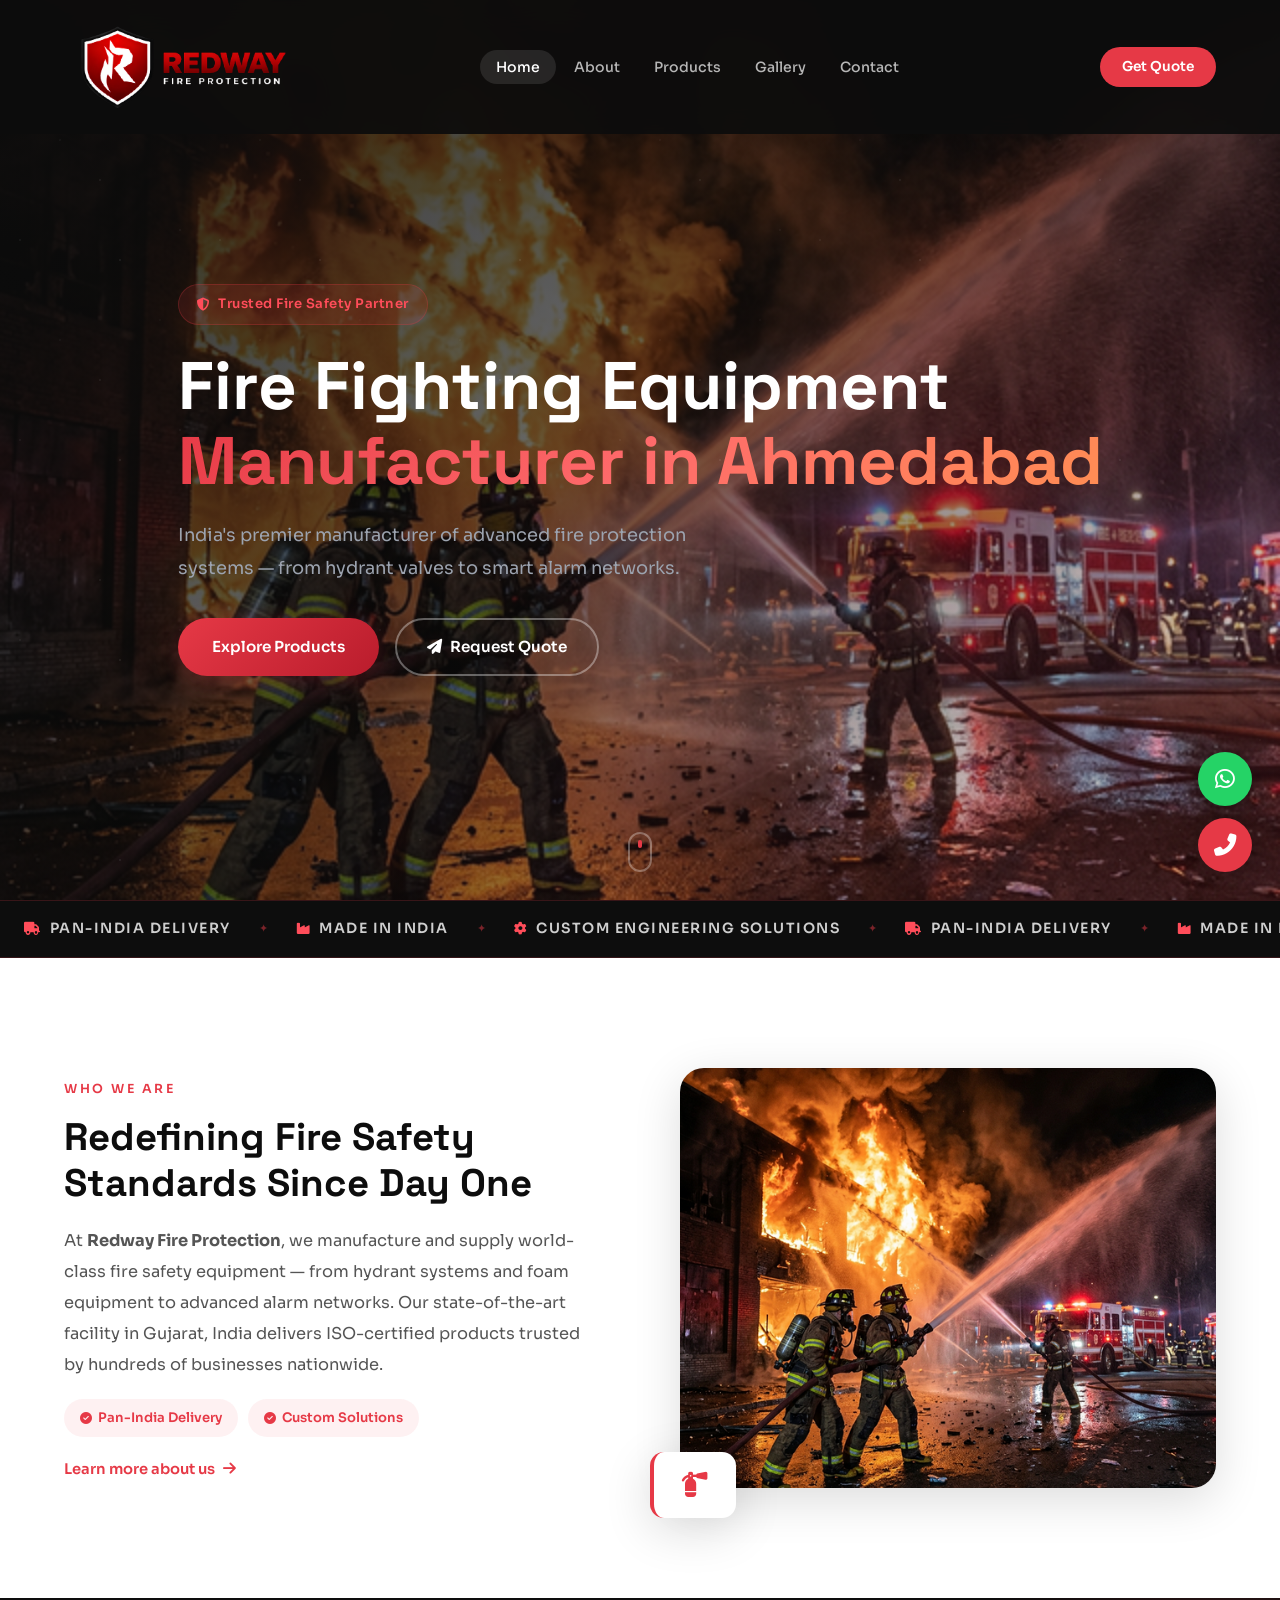
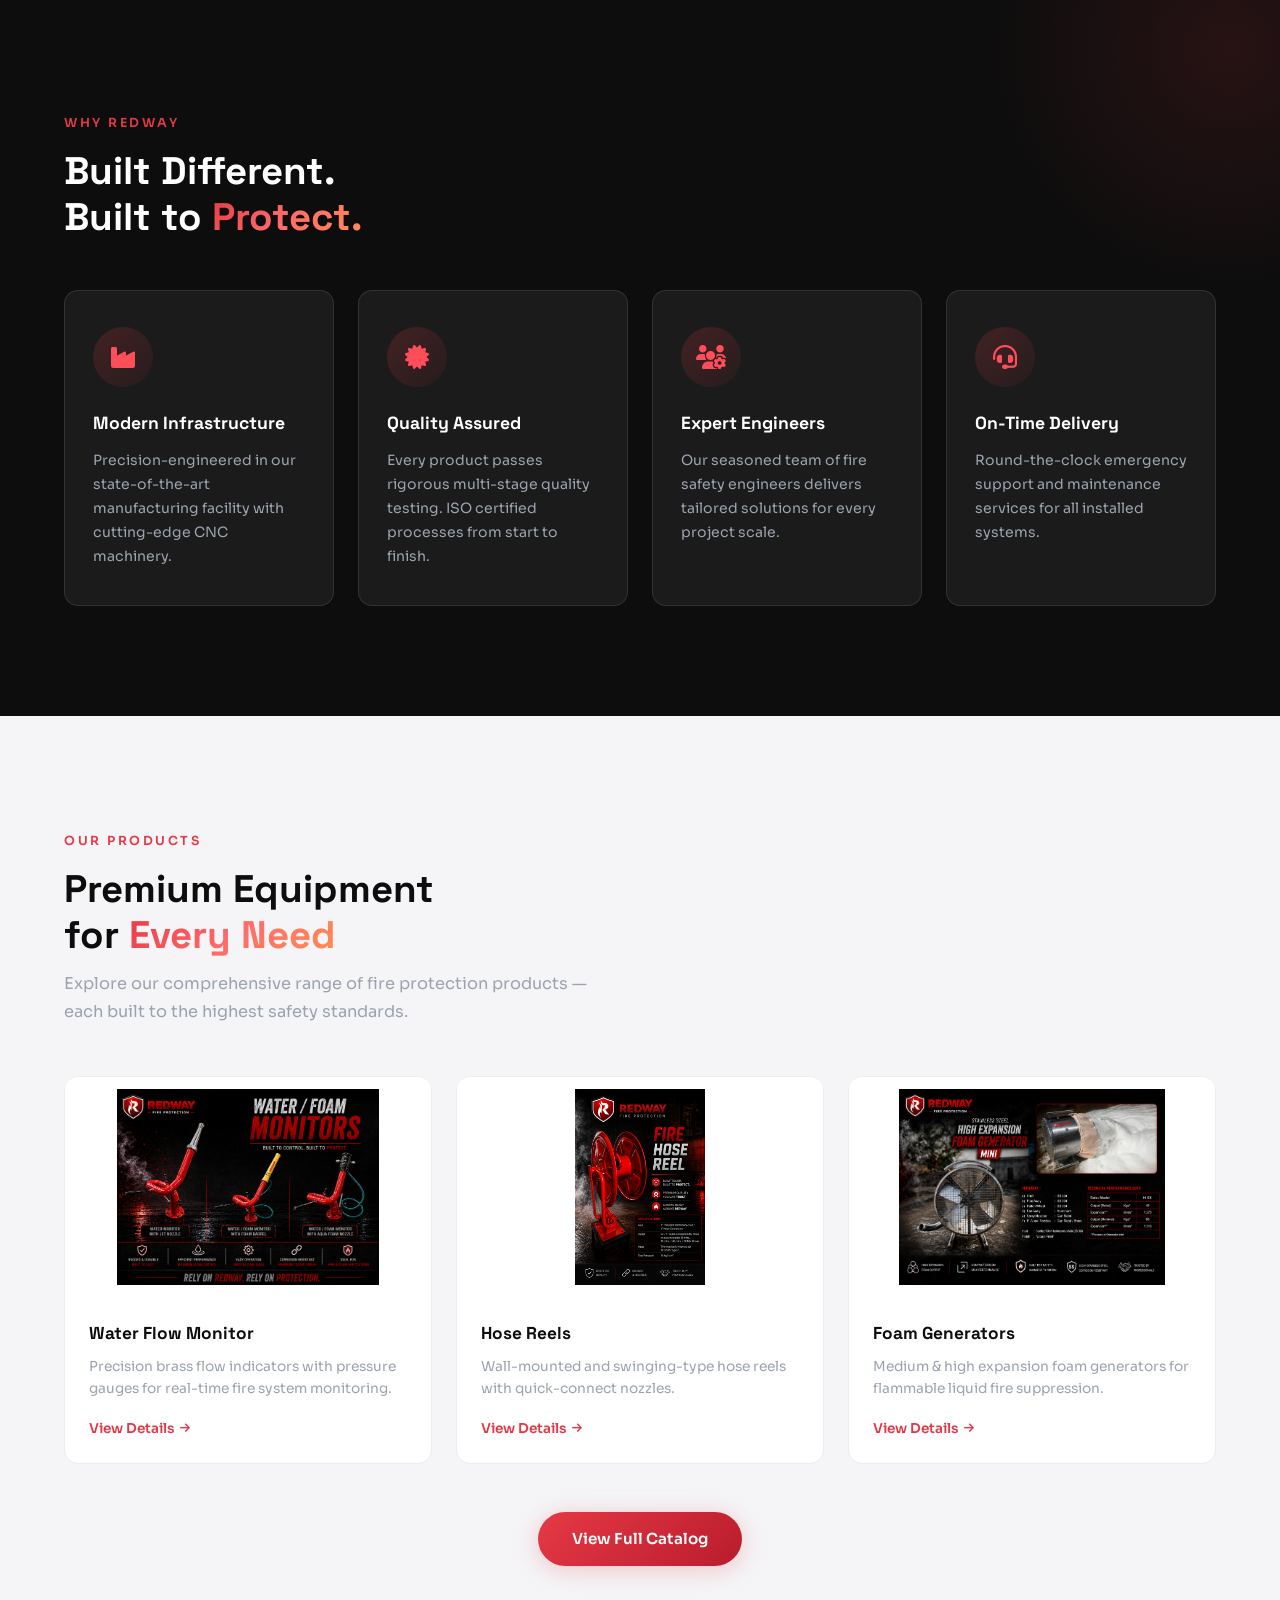
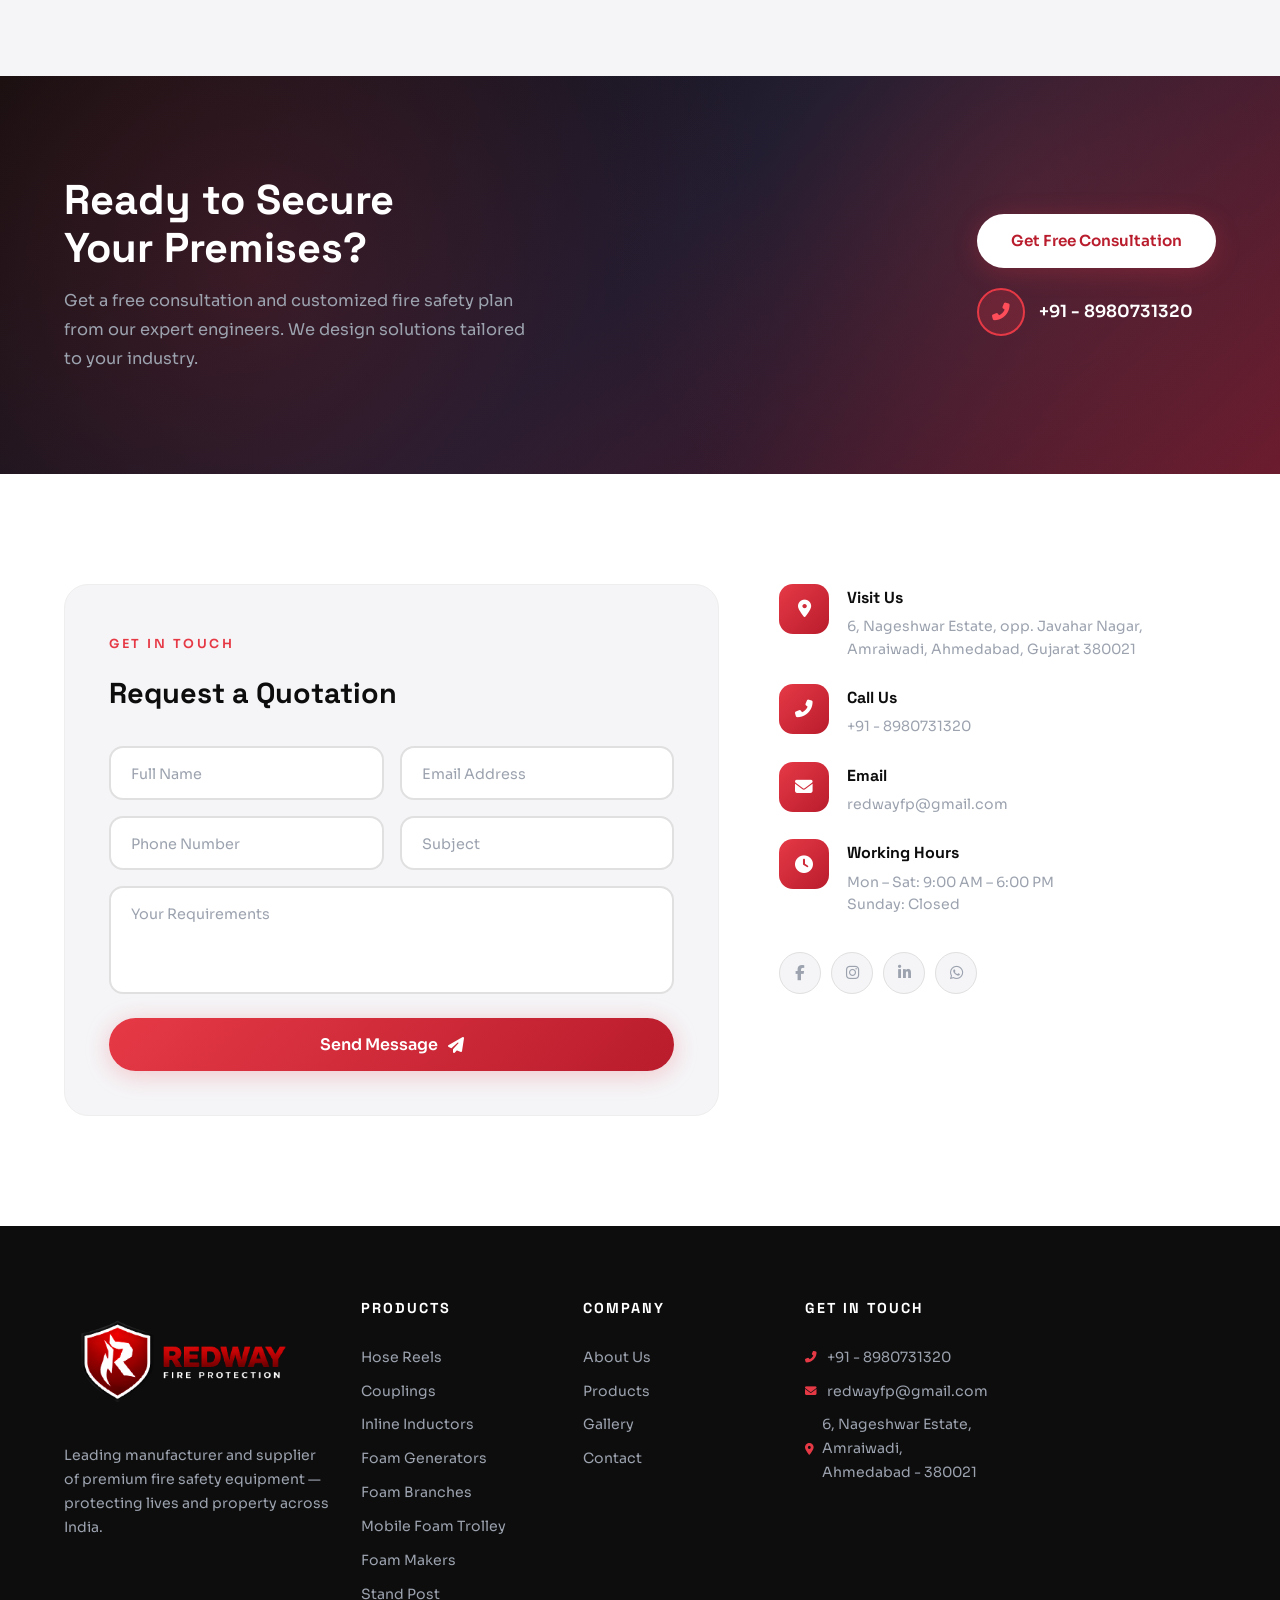
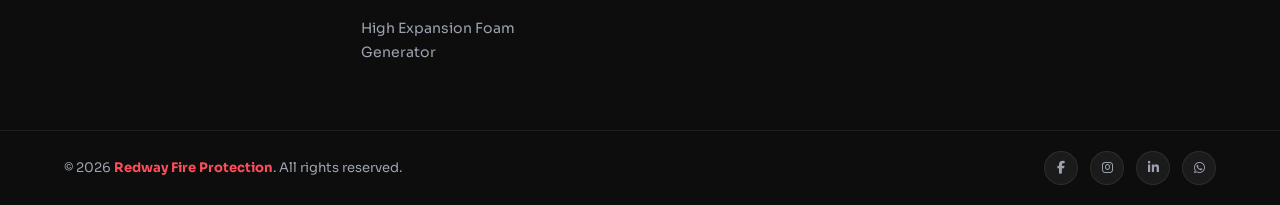
==== commit 9ed5ef53: "New Update" ====
--- a/index.html
+++ b/index.html
@@ -4,11 +4,11 @@
 <head>
     <meta charset="UTF-8">
     <meta name="viewport" content="width=device-width, initial-scale=1.0">
-    <title>Redway Fire Protection | Fire Fighting Equipment Manufacturer in Ahmedabad, India</title>
+    <title>Fire Fighting Equipment Manufacturer Ahmedabad | Redway</title>
     <meta name="description"
-        content="Redway Fire Protection is a leading fire fighting equipment manufacturer and supplier in Ahmedabad, Gujarat. We offer fire hose reels, foam generators, couplings, inline inductors, stand posts and more. Get a free quote today.">
+        content="Redway Fire Protection manufactures fire hose reels, foam generators, couplings & hydrant valves in Ahmedabad, Gujarat. Get a free quote today.">
     <meta name="keywords"
-        content="fire fighting equipment, fire protection equipment, fire safety equipment manufacturer, fire hose reel, foam generator, fire hose couplings, inline inductors, stand post, fire fighting equipment manufacturer Ahmedabad, fire protection equipment supplier India">
+        content="fire fighting equipment manufacturer Ahmedabad, fire protection equipment supplier Gujarat, fire hose reel manufacturer India, foam generator supplier Ahmedabad, hydrant valve manufacturer, fire safety equipment Gujarat, custom fire safety equipment Gujarat">
     <meta name="author" content="Redway Fire Protection">
     <meta name="theme-color" content="#E63946">
     <link rel="canonical" href="https://redwayfp.com/">
@@ -17,18 +17,18 @@
     <!-- Open Graph -->
     <meta property="og:type" content="website">
     <meta property="og:site_name" content="Redway Fire Protection">
-    <meta property="og:title" content="Redway Fire Protection | Fire Fighting Equipment Manufacturer in India">
+    <meta property="og:title" content="Fire Fighting Equipment Manufacturer Ahmedabad | Redway">
     <meta property="og:description"
-        content="Leading manufacturer and supplier of premium fire fighting equipment in Ahmedabad, Gujarat. Hose reels, foam generators, couplings, stand posts and more.">
+        content="Redway Fire Protection manufactures fire hose reels, foam generators, couplings & hydrant valves in Ahmedabad, Gujarat. Get a free quote today.">
     <meta property="og:url" content="https://redwayfp.com/">
     <meta property="og:image" content="https://redwayfp.com/images/logo.png">
     <meta property="og:locale" content="en_IN">
 
     <!-- Twitter Card -->
     <meta name="twitter:card" content="summary_large_image">
-    <meta name="twitter:title" content="Redway Fire Protection | Fire Fighting Equipment Manufacturer">
+    <meta name="twitter:title" content="Fire Fighting Equipment Manufacturer Ahmedabad | Redway">
     <meta name="twitter:description"
-        content="Premium fire fighting equipment manufacturer in Ahmedabad, India. Hose reels, foam generators, couplings, stand posts and more.">
+        content="Redway Fire Protection manufactures fire hose reels, foam generators, couplings & hydrant valves in Ahmedabad, Gujarat. Get a free quote today.">
     <meta name="twitter:image" content="https://redwayfp.com/images/logo.png">
 
     <!-- Preconnect -->
@@ -74,6 +74,26 @@
             "@type": "Country",
             "name": "India"
         },
+        "contactPoint": {
+            "@type": "ContactPoint",
+            "telephone": "+91-8980731320",
+            "contactType": "sales",
+            "email": "redwayfp@gmail.com",
+            "availableLanguage": ["English", "Hindi", "Gujarati"]
+        },
+        "hasOfferCatalog": {
+            "@type": "OfferCatalog",
+            "name": "Fire Protection Equipment",
+            "url": "https://redwayfp.com/products.html",
+            "itemListElement": [
+                {"@type": "Offer", "itemOffered": {"@type": "Product", "name": "Water Flow Monitor"}},
+                {"@type": "Offer", "itemOffered": {"@type": "Product", "name": "Hydrant Valves"}},
+                {"@type": "Offer", "itemOffered": {"@type": "Product", "name": "Hose Reels"}},
+                {"@type": "Offer", "itemOffered": {"@type": "Product", "name": "Foam Generators"}},
+                {"@type": "Offer", "itemOffered": {"@type": "Product", "name": "Inline Inductors"}},
+                {"@type": "Offer", "itemOffered": {"@type": "Product", "name": "Stand Post"}}
+            ]
+        },
         "sameAs": []
     }
     </script>
@@ -125,8 +145,8 @@
     <main>
     <section class="hero" id="hero">
         <div class="hero-bg">
-            <img src="images/hero1.png" alt="Redway Fire Protection — Premium Fire Safety Equipment and Systems" class="hero-img active" id="hero-img-1">
-            <img src="images/hero2.png" alt="Fire Fighting Equipment Manufacturing Facility" class="hero-img" id="hero-img-2" loading="lazy">
+            <img src="images/hero1.png" alt="Redway Fire Protection — Fire Fighting Equipment Manufacturer in Ahmedabad" class="hero-img active" id="hero-img-1" width="1920" height="1080">
+            <img src="images/hero2.png" alt="Fire Fighting Equipment Manufacturing Facility in Gujarat" class="hero-img" id="hero-img-2" loading="lazy" width="1920" height="1080">
         </div>
         <div class="hero-overlay"></div>
         <div class="hero-particles" id="hero-particles"></div>
@@ -135,8 +155,8 @@
                 <i class="fas fa-shield-alt"></i> Trusted Fire Safety Partner
             </div>
             <h1 class="hero-title">
-                Engineered Fire Protection Systems<br>
-                <span class="gradient-text">Built for Reliability</span>
+                Fire Fighting Equipment<br>
+                <span class="gradient-text">Manufacturer in Ahmedabad</span>
             </h1>
             <p class="hero-desc">India's premier manufacturer of advanced fire protection systems — from hydrant valves
                 to smart alarm networks.</p>
--- a/style.css
+++ b/style.css
@@ -1495,7 +1495,7 @@
 }
 
 .page-hero p {
-  color: var(--muted);
+  color: rgba(255, 255, 255, 0.85);
   font-size: 1.05rem;
   position: relative;
   z-index: 1;
@@ -1824,6 +1824,10 @@
     height: 48px;
   }
 
+  .navbar.scrolled .nav-logo img {
+    height: 42px;
+  }
+
   .nav-logo strong {
     font-size: 1.35rem;
   }
@@ -2192,6 +2196,10 @@
     padding: 120px 0 50px;
   }
 
+  .page-hero::after {
+    height: 60px;
+  }
+
   .page-hero h1 {
     font-size: 1.8rem;
   }
@@ -2222,7 +2230,11 @@
 
   /* --- Navbar --- */
   .nav-logo img {
-    height: 36px;
+    height: 48px;
+  }
+
+  .navbar.scrolled .nav-logo img {
+    height: 40px;
   }
 
   .nav-logo strong {
@@ -2433,7 +2445,11 @@
   }
 
   .nav-logo img {
-    height: 32px;
+    height: 42px;
+  }
+
+  .navbar.scrolled .nav-logo img {
+    height: 36px;
   }
 
   .footer-logo-link img {
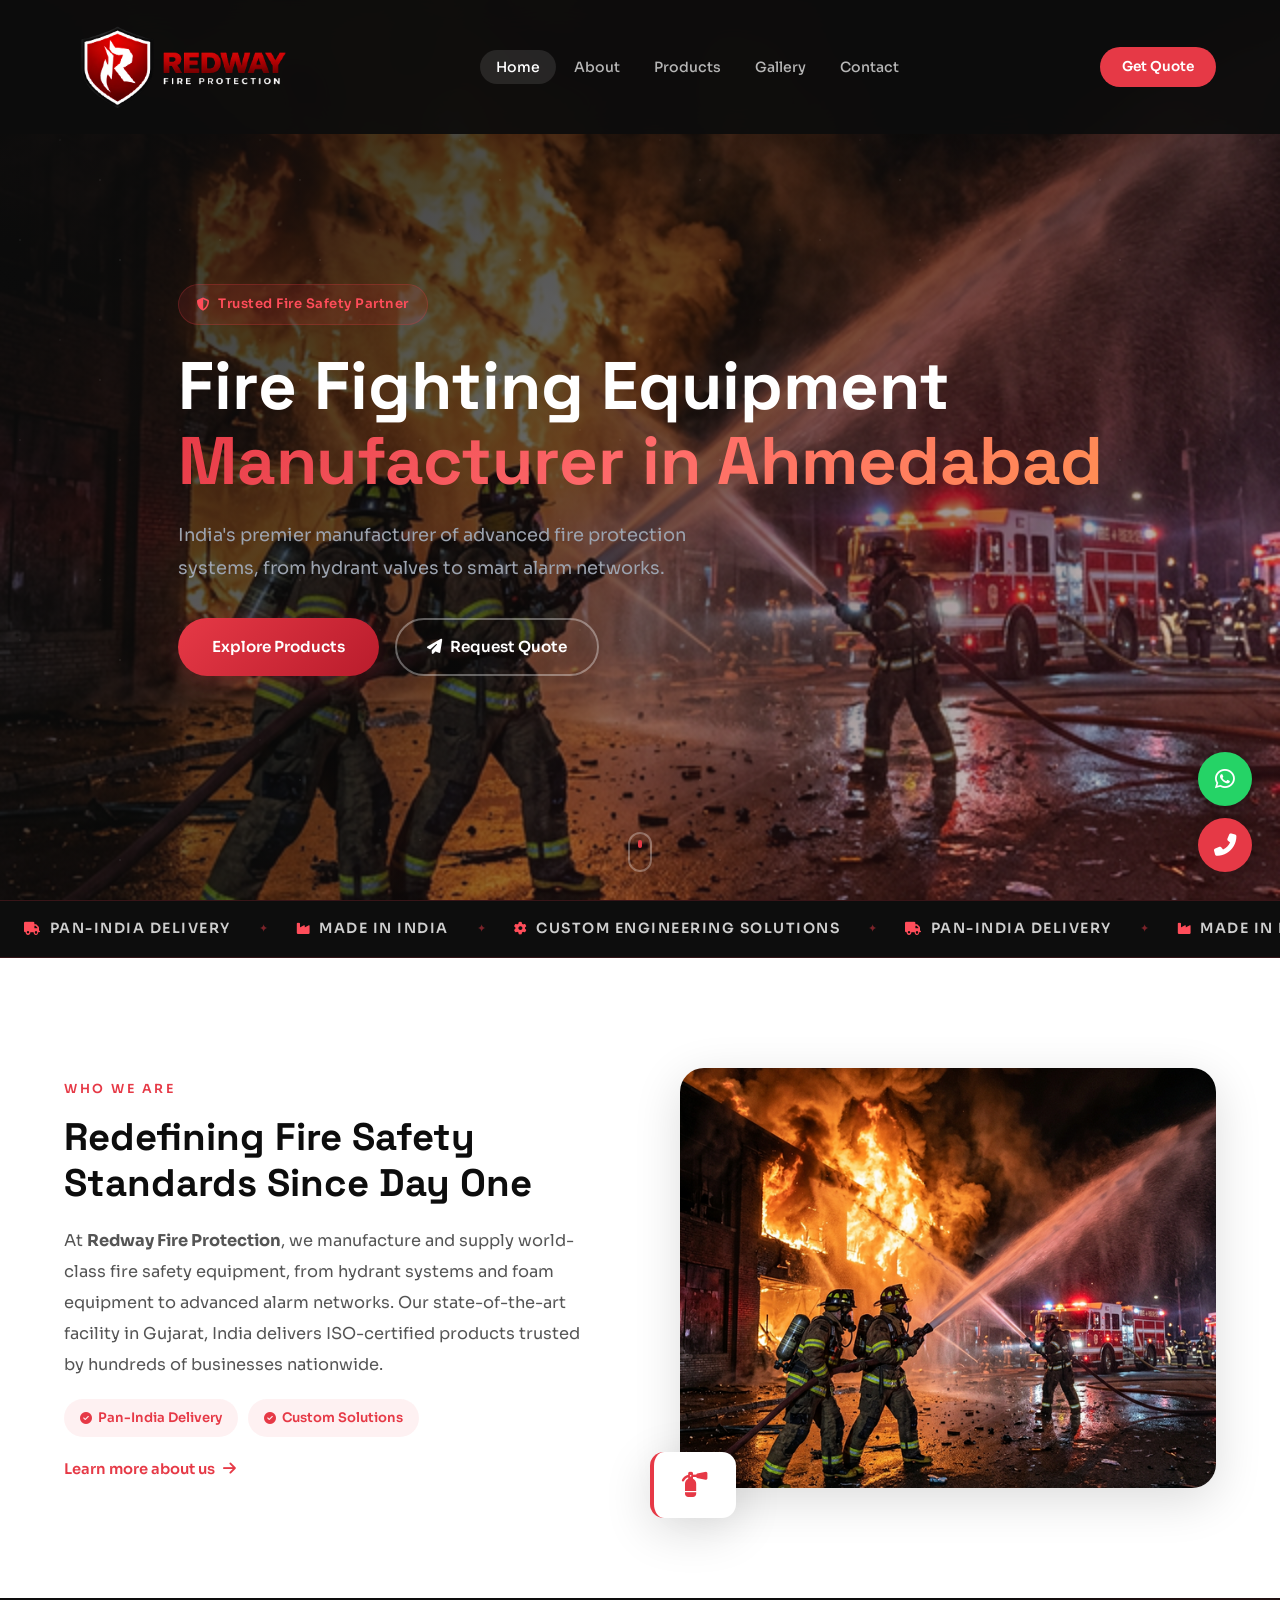
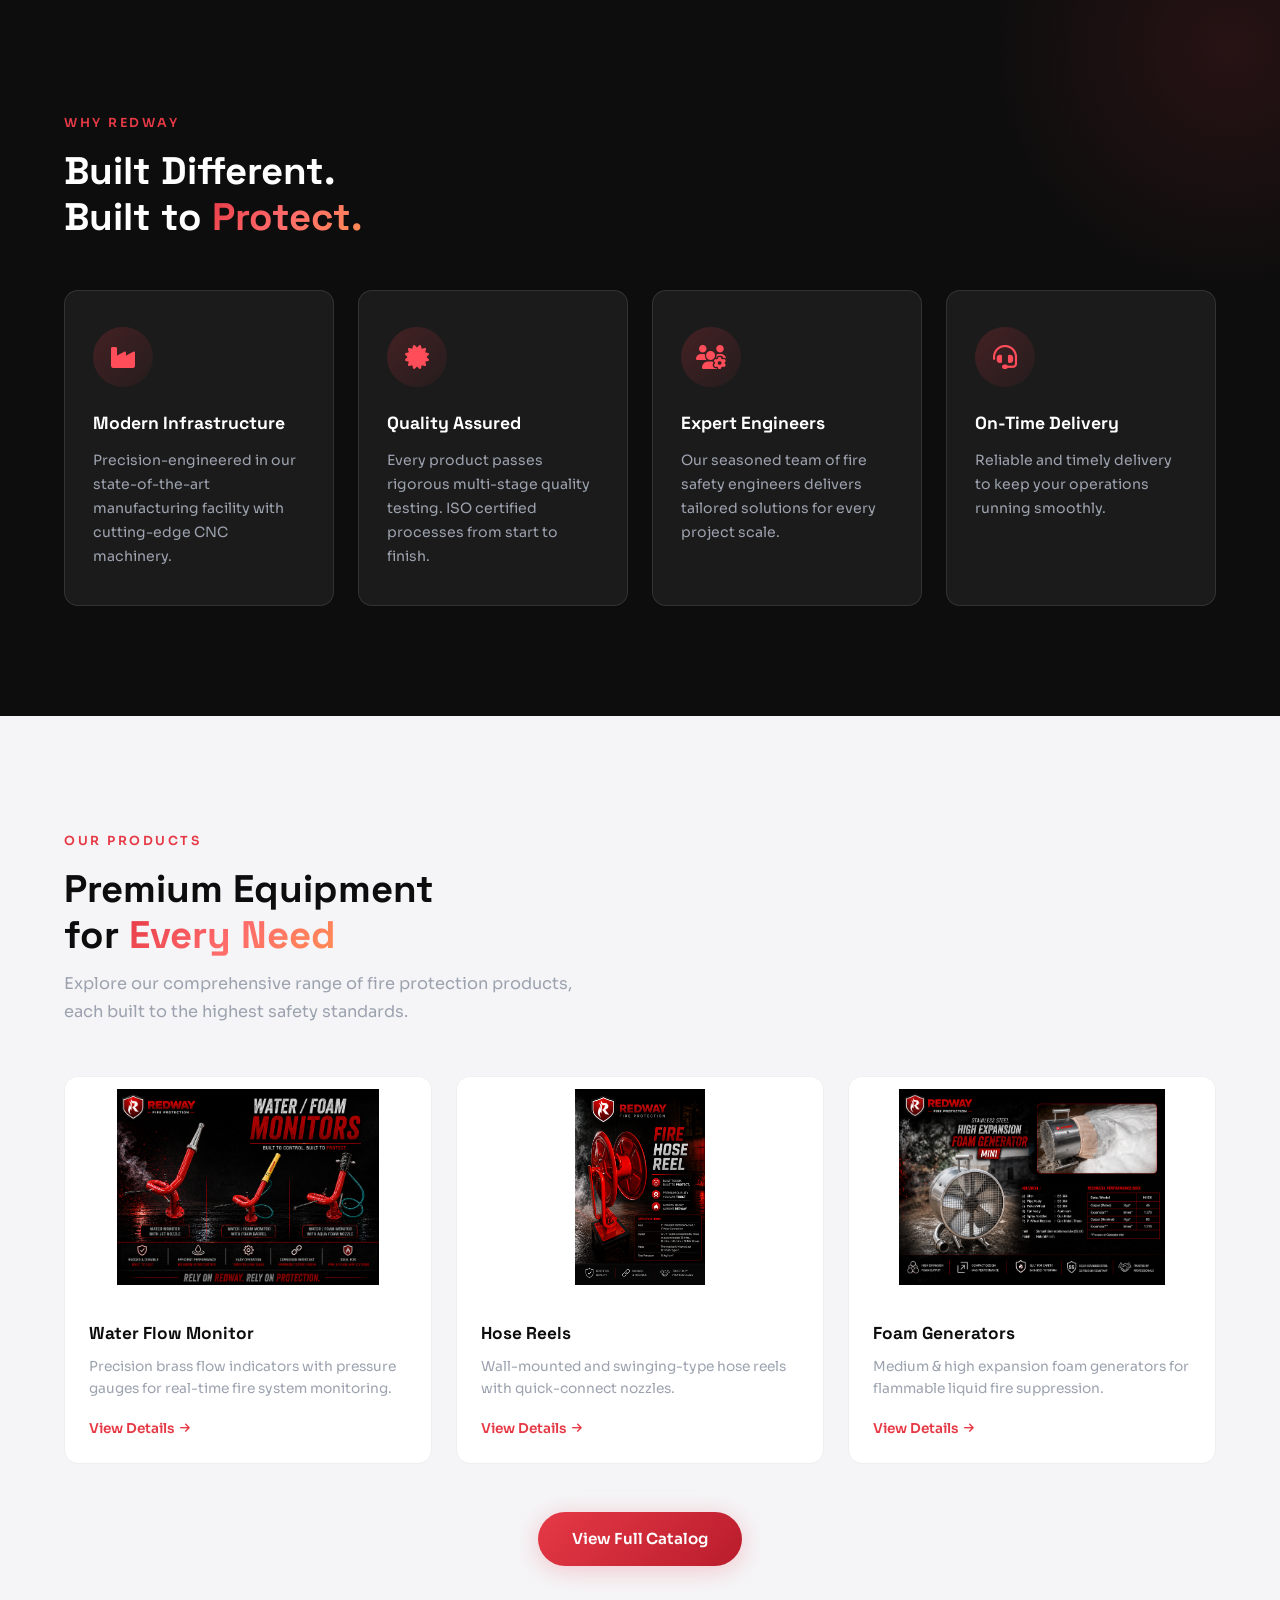
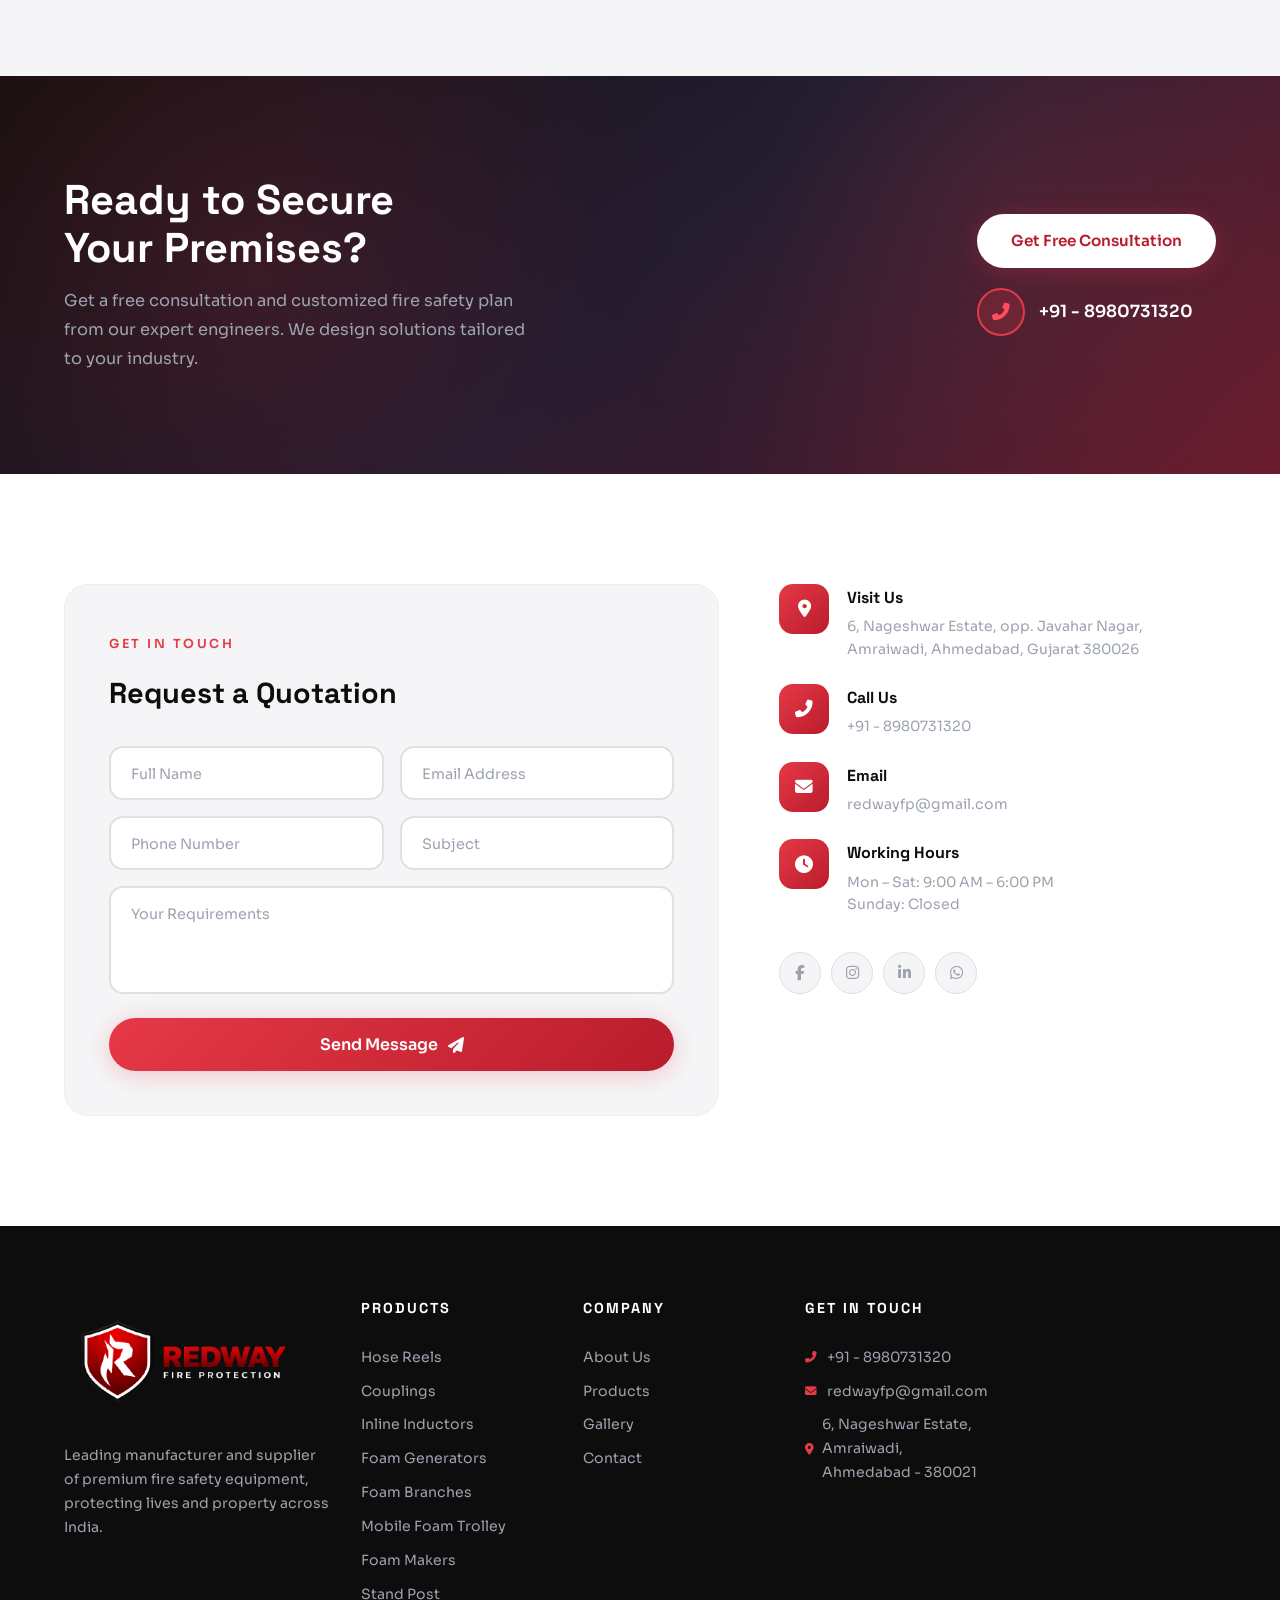
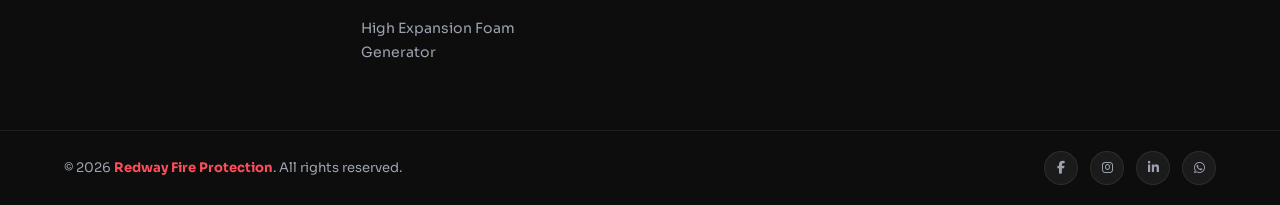
==== commit 5bf9a9de: "New Update" ====
--- a/index.html
+++ b/index.html
@@ -123,7 +123,8 @@
     <nav class="navbar" id="navbar">
         <div class="container navbar-inner">
             <a href="index.html" class="nav-logo">
-                <img src="images/logo.png" alt="Redway Fire Protection — Fire Fighting Equipment Manufacturer" width="130" height="130">
+                <img src="images/logo.png" alt="Redway Fire Protection, Fire Fighting Equipment Manufacturer"
+                    width="130" height="130">
             </a>
             <ul class="nav-links" id="nav-links">
                 <li><a href="index.html" class="active">Home</a></li>
@@ -143,170 +144,179 @@
 
     <!-- ============ HERO ============ -->
     <main>
-    <section class="hero" id="hero">
-        <div class="hero-bg">
-            <img src="images/hero1.png" alt="Redway Fire Protection — Fire Fighting Equipment Manufacturer in Ahmedabad" class="hero-img active" id="hero-img-1" width="1920" height="1080">
-            <img src="images/hero2.png" alt="Fire Fighting Equipment Manufacturing Facility in Gujarat" class="hero-img" id="hero-img-2" loading="lazy" width="1920" height="1080">
+        <section class="hero" id="hero">
+            <div class="hero-bg">
+                <img src="images/hero1.png"
+                    alt="Redway Fire Protection, Fire Fighting Equipment Manufacturer in Ahmedabad"
+                    class="hero-img active" id="hero-img-1" width="1920" height="1080">
+                <img src="images/hero2.png" alt="Fire Fighting Equipment Manufacturing Facility in Gujarat"
+                    class="hero-img" id="hero-img-2" loading="lazy" width="1920" height="1080">
+            </div>
+            <div class="hero-overlay"></div>
+            <div class="hero-particles" id="hero-particles"></div>
+            <div class="container hero-content">
+                <div class="hero-badge">
+                    <i class="fas fa-shield-alt"></i> Trusted Fire Safety Partner
+                </div>
+                <h1 class="hero-title">
+                    Fire Fighting Equipment<br>
+                    <span class="gradient-text">Manufacturer in Ahmedabad</span>
+                </h1>
+                <p class="hero-desc">India's premier manufacturer of advanced fire protection systems, from hydrant
+                    valves
+                    to smart alarm networks.</p>
+                <div class="hero-actions">
+                    <a href="products.html" class="btn-main">
+                        Explore Products
+                        <span class="btn-shine"></span>
+                    </a>
+                    <a href="contact.html" class="btn-outline">
+                        <i class="fas fa-paper-plane"></i> Request Quote
+                    </a>
+                </div>
+            </div>
+            <div class="hero-scroll-indicator">
+                <span></span>
+            </div>
+        </section>
+
+        <!-- ============ SHIFTING TICKER ============ -->
+        <div class="ticker-strip" id="ticker-strip">
+            <div class="ticker-track">
+                <div class="ticker-content">
+                    <span class="ticker-item"><i class="fas fa-truck"></i> Pan-India Delivery</span>
+                    <span class="ticker-divider">✦</span>
+                    <span class="ticker-item"><i class="fas fa-industry"></i> Made in India</span>
+                    <span class="ticker-divider">✦</span>
+                    <span class="ticker-item"><i class="fas fa-cog"></i> Custom Engineering Solutions</span>
+                    <span class="ticker-divider">✦</span>
+                </div>
+                <div class="ticker-content" aria-hidden="true">
+                    <span class="ticker-item"><i class="fas fa-truck"></i> Pan-India Delivery</span>
+                    <span class="ticker-divider">✦</span>
+                    <span class="ticker-item"><i class="fas fa-industry"></i> Made in India</span>
+                    <span class="ticker-divider">✦</span>
+                    <span class="ticker-item"><i class="fas fa-cog"></i> Custom Engineering Solutions</span>
+                    <span class="ticker-divider">✦</span>
+                </div>
+                <div class="ticker-content" aria-hidden="true">
+                    <span class="ticker-item"><i class="fas fa-truck"></i> Pan-India Delivery</span>
+                    <span class="ticker-divider">✦</span>
+                    <span class="ticker-item"><i class="fas fa-industry"></i> Made in India</span>
+                    <span class="ticker-divider">✦</span>
+                    <span class="ticker-item"><i class="fas fa-cog"></i> Custom Engineering Solutions</span>
+                    <span class="ticker-divider">✦</span>
+                </div>
+            </div>
         </div>
-        <div class="hero-overlay"></div>
-        <div class="hero-particles" id="hero-particles"></div>
-        <div class="container hero-content">
-            <div class="hero-badge">
-                <i class="fas fa-shield-alt"></i> Trusted Fire Safety Partner
-            </div>
-            <h1 class="hero-title">
-                Fire Fighting Equipment<br>
-                <span class="gradient-text">Manufacturer in Ahmedabad</span>
-            </h1>
-            <p class="hero-desc">India's premier manufacturer of advanced fire protection systems — from hydrant valves
-                to smart alarm networks.</p>
-            <div class="hero-actions">
-                <a href="products.html" class="btn-main">
-                    Explore Products
-                    <span class="btn-shine"></span>
-                </a>
-                <a href="contact.html" class="btn-outline">
-                    <i class="fas fa-paper-plane"></i> Request Quote
-                </a>
-            </div>
-        </div>
-        <div class="hero-scroll-indicator">
-            <span></span>
-        </div>
-    </section>
-
-    <!-- ============ SHIFTING TICKER ============ -->
-    <div class="ticker-strip" id="ticker-strip">
-        <div class="ticker-track">
-            <div class="ticker-content">
-                <span class="ticker-item"><i class="fas fa-truck"></i> Pan-India Delivery</span>
-                <span class="ticker-divider">✦</span>
-                <span class="ticker-item"><i class="fas fa-industry"></i> Made in India</span>
-                <span class="ticker-divider">✦</span>
-                <span class="ticker-item"><i class="fas fa-cog"></i> Custom Engineering Solutions</span>
-                <span class="ticker-divider">✦</span>
-            </div>
-            <div class="ticker-content" aria-hidden="true">
-                <span class="ticker-item"><i class="fas fa-truck"></i> Pan-India Delivery</span>
-                <span class="ticker-divider">✦</span>
-                <span class="ticker-item"><i class="fas fa-industry"></i> Made in India</span>
-                <span class="ticker-divider">✦</span>
-                <span class="ticker-item"><i class="fas fa-cog"></i> Custom Engineering Solutions</span>
-                <span class="ticker-divider">✦</span>
-            </div>
-            <div class="ticker-content" aria-hidden="true">
-                <span class="ticker-item"><i class="fas fa-truck"></i> Pan-India Delivery</span>
-                <span class="ticker-divider">✦</span>
-                <span class="ticker-item"><i class="fas fa-industry"></i> Made in India</span>
-                <span class="ticker-divider">✦</span>
-                <span class="ticker-item"><i class="fas fa-cog"></i> Custom Engineering Solutions</span>
-                <span class="ticker-divider">✦</span>
-            </div>
-        </div>
-    </div>
-
-    <!-- ============ ABOUT STRIP ============ -->
-    <section class="about-strip" id="about-strip">
-        <div class="container about-strip-inner">
-            <div class="about-strip-text" data-reveal>
-                <span class="label-tag">Who We Are</span>
-                <h2>Redefining Fire Safety<br>Standards Since Day One</h2>
-                <p>At <strong>Redway Fire Protection</strong>, we manufacture and supply world-class fire safety
-                    equipment — from hydrant systems and foam equipment to advanced alarm networks. Our state-of-the-art
-                    facility in Gujarat, India delivers ISO-certified products trusted by hundreds of businesses
-                    nationwide.</p>
-                <div class="about-highlights">
-                    <!-- <div class="highlight-chip"><i class="fas fa-check-circle"></i> ISO Certified</div> -->
-                    <div class="highlight-chip"><i class="fas fa-check-circle"></i> Pan-India Delivery</div>
-                    <div class="highlight-chip"><i class="fas fa-check-circle"></i> Custom Solutions</div>
-                </div>
-                <a href="about.html" class="link-arrow">Learn more about us <i class="fas fa-arrow-right"></i></a>
-            </div>
-            <div class="about-strip-visual" data-reveal>
-                <div class="about-image-stack">
-                    <img src="images/hero1.png" alt="Our Team" class="stack-img-main">
-                    <div class="stack-float-card">
-                        <i class="fas fa-fire-extinguisher"></i>
-                        <!-- <div>
+
+        <!-- ============ ABOUT STRIP ============ -->
+        <section class="about-strip" id="about-strip">
+            <div class="container about-strip-inner">
+                <div class="about-strip-text" data-reveal>
+                    <span class="label-tag">Who We Are</span>
+                    <h2>Redefining Fire Safety<br>Standards Since Day One</h2>
+                    <p>At <strong>Redway Fire Protection</strong>, we manufacture and supply world-class fire safety
+                        equipment, from hydrant systems and foam equipment to advanced alarm networks. Our
+                        state-of-the-art
+                        facility in Gujarat, India delivers ISO-certified products trusted by hundreds of businesses
+                        nationwide.</p>
+                    <div class="about-highlights">
+                        <!-- <div class="highlight-chip"><i class="fas fa-check-circle"></i> ISO Certified</div> -->
+                        <div class="highlight-chip"><i class="fas fa-check-circle"></i> Pan-India Delivery</div>
+                        <div class="highlight-chip"><i class="fas fa-check-circle"></i> Custom Solutions</div>
+                    </div>
+                    <a href="about.html" class="link-arrow">Learn more about us <i class="fas fa-arrow-right"></i></a>
+                </div>
+                <div class="about-strip-visual" data-reveal>
+                    <div class="about-image-stack">
+                        <img src="images/hero1.png" alt="Our Team" class="stack-img-main">
+                        <div class="stack-float-card">
+                            <i class="fas fa-fire-extinguisher"></i>
+                            <!-- <div>
                             <strong>150+</strong>
                             <span>Projects Done</span>
                         </div> -->
-                    </div>
-                </div>
-            </div>
-        </div>
-    </section>
-
-    <!-- ============ SERVICES ============ -->
-    <section class="services-section" id="services-section">
-        <div class="container">
-            <div class="section-head" data-reveal>
-                <span class="label-tag">Why Redway</span>
-                <h2>Built Different.<br>Built to <span class="gradient-text">Protect.</span></h2>
-            </div>
-            <div class="services-grid">
-                <div class="service-card" data-reveal data-delay="0">
-                    <div class="service-icon-wrap">
-                        <i class="fas fa-industry"></i>
-                        <div class="icon-ring"></div>
-                    </div>
-                    <h3>Modern Infrastructure</h3>
-                    <p>Precision-engineered in our state-of-the-art manufacturing facility with cutting-edge CNC
-                        machinery.</p>
-                </div>
-                <div class="service-card" data-reveal data-delay="100">
-                    <div class="service-icon-wrap">
-                        <i class="fas fa-certificate"></i>
-                        <div class="icon-ring"></div>
-                    </div>
-                    <h3>Quality Assured</h3>
-                    <p>Every product passes rigorous multi-stage quality testing. ISO certified processes from start to
-                        finish.</p>
-                </div>
-                <div class="service-card" data-reveal data-delay="200">
-                    <div class="service-icon-wrap">
-                        <i class="fas fa-users-cog"></i>
-                        <div class="icon-ring"></div>
-                    </div>
-                    <h3>Expert Engineers</h3>
-                    <p>Our seasoned team of fire safety engineers delivers tailored solutions for every project scale.
-                    </p>
-                </div>
-                <div class="service-card" data-reveal data-delay="300">
-                    <div class="service-icon-wrap">
-                        <i class="fas fa-headset"></i>
-                        <div class="icon-ring"></div>
-                    </div>
-                    <h3>On-Time Delivery</h3>
-                    <p>Round-the-clock emergency support and maintenance services for all installed systems.</p>
-                </div>
-            </div>
-        </div>
-    </section>
-
-    <!-- ============ PRODUCTS ============ -->
-    <section class="products-section" id="products-section">
-        <div class="container">
-            <div class="section-head" data-reveal>
-                <span class="label-tag">Our Products</span>
-                <h2>Premium Equipment<br>for <span class="gradient-text">Every Need</span></h2>
-                <p class="section-desc">Explore our comprehensive range of fire protection products — each built to the
-                    highest safety standards.</p>
-            </div>
-            <div class="products-showcase">
-                <div class="product-tile" data-reveal data-delay="0">
-                    <div class="tile-image">
-                        <img src="images/product-water-flow-monitor.png" alt="Water Flow Monitor" loading="lazy">
-                    </div>
-                    <div class="tile-body">
-                        <h3>Water Flow Monitor</h3>
-                        <p>Precision brass flow indicators with pressure gauges for real-time fire system monitoring.
+                        </div>
+                    </div>
+                </div>
+            </div>
+        </section>
+
+        <!-- ============ SERVICES ============ -->
+        <section class="services-section" id="services-section">
+            <div class="container">
+                <div class="section-head" data-reveal>
+                    <span class="label-tag">Why Redway</span>
+                    <h2>Built Different.<br>Built to <span class="gradient-text">Protect.</span></h2>
+                </div>
+                <div class="services-grid">
+                    <div class="service-card" data-reveal data-delay="0">
+                        <div class="service-icon-wrap">
+                            <i class="fas fa-industry"></i>
+                            <div class="icon-ring"></div>
+                        </div>
+                        <h3>Modern Infrastructure</h3>
+                        <p>Precision-engineered in our state-of-the-art manufacturing facility with cutting-edge CNC
+                            machinery.</p>
+                    </div>
+                    <div class="service-card" data-reveal data-delay="100">
+                        <div class="service-icon-wrap">
+                            <i class="fas fa-certificate"></i>
+                            <div class="icon-ring"></div>
+                        </div>
+                        <h3>Quality Assured</h3>
+                        <p>Every product passes rigorous multi-stage quality testing. ISO certified processes from start
+                            to
+                            finish.</p>
+                    </div>
+                    <div class="service-card" data-reveal data-delay="200">
+                        <div class="service-icon-wrap">
+                            <i class="fas fa-users-cog"></i>
+                            <div class="icon-ring"></div>
+                        </div>
+                        <h3>Expert Engineers</h3>
+                        <p>Our seasoned team of fire safety engineers delivers tailored solutions for every project
+                            scale.
                         </p>
-                        <a href="products.html#water-flow-monitor" class="tile-link">View Details <i
-                                class="fas fa-arrow-right"></i></a>
-                    </div>
-                </div>
-                <!-- <div class="product-tile" data-reveal data-delay="80">
+                    </div>
+                    <div class="service-card" data-reveal data-delay="300">
+                        <div class="service-icon-wrap">
+                            <i class="fas fa-headset"></i>
+                            <div class="icon-ring"></div>
+                        </div>
+                        <h3>On-Time Delivery</h3>
+                        <p>Reliable and timely delivery to keep your operations running smoothly.</p>
+                    </div>
+                </div>
+            </div>
+        </section>
+
+        <!-- ============ PRODUCTS ============ -->
+        <section class="products-section" id="products-section">
+            <div class="container">
+                <div class="section-head" data-reveal>
+                    <span class="label-tag">Our Products</span>
+                    <h2>Premium Equipment<br>for <span class="gradient-text">Every Need</span></h2>
+                    <p class="section-desc">Explore our comprehensive range of fire protection products, each built to
+                        the
+                        highest safety standards.</p>
+                </div>
+                <div class="products-showcase">
+                    <div class="product-tile" data-reveal data-delay="0">
+                        <div class="tile-image">
+                            <img src="images/product-water-flow-monitor.png" alt="Water Flow Monitor" loading="lazy">
+                        </div>
+                        <div class="tile-body">
+                            <h3>Water Flow Monitor</h3>
+                            <p>Precision brass flow indicators with pressure gauges for real-time fire system
+                                monitoring.
+                            </p>
+                            <a href="products.html#water-flow-monitor" class="tile-link">View Details <i
+                                    class="fas fa-arrow-right"></i></a>
+                        </div>
+                    </div>
+                    <!-- <div class="product-tile" data-reveal data-delay="80">
                     <div class="tile-image">
                         <img src="images/product-hydrant-valve.png" alt="Hydrant Valve" loading="lazy">
                     </div>
@@ -317,7 +327,7 @@
                                 class="fas fa-arrow-right"></i></a>
                     </div>
                 </div> -->
-                <!-- <div class="product-tile" data-reveal data-delay="160">
+                    <!-- <div class="product-tile" data-reveal data-delay="160">
                     <div class="tile-image">
                         <img src="images/product-extinguisher.png" alt="Fire Extinguisher" loading="lazy">
                     </div>
@@ -328,18 +338,18 @@
                                 class="fas fa-arrow-right"></i></a>
                     </div>
                 </div> -->
-                <div class="product-tile" data-reveal data-delay="0">
-                    <div class="tile-image">
-                        <img src="images/product-hose-reel.png" alt="Hose Reel" loading="lazy">
-                    </div>
-                    <div class="tile-body">
-                        <h3>Hose Reels</h3>
-                        <p>Wall-mounted and swinging-type hose reels with quick-connect nozzles.</p>
-                        <a href="products.html#hose-reel" class="tile-link">View Details <i
-                                class="fas fa-arrow-right"></i></a>
-                    </div>
-                </div>
-                <!-- <div class="product-tile" data-reveal data-delay="80">
+                    <div class="product-tile" data-reveal data-delay="0">
+                        <div class="tile-image">
+                            <img src="images/product-hose-reel.png" alt="Hose Reel" loading="lazy">
+                        </div>
+                        <div class="tile-body">
+                            <h3>Hose Reels</h3>
+                            <p>Wall-mounted and swinging-type hose reels with quick-connect nozzles.</p>
+                            <a href="products.html#hose-reel" class="tile-link">View Details <i
+                                    class="fas fa-arrow-right"></i></a>
+                        </div>
+                    </div>
+                    <!-- <div class="product-tile" data-reveal data-delay="80">
                     <div class="tile-image">
                         <img src="images/product-hose-pipe.png" alt="Hose Pipe" loading="lazy">
                     </div>
@@ -350,7 +360,7 @@
                                 class="fas fa-arrow-right"></i></a>
                     </div>
                 </div> -->
-                <!-- <div class="product-tile" data-reveal data-delay="160">
+                    <!-- <div class="product-tile" data-reveal data-delay="160">
                     <div class="tile-image">
                         <img src="images/product-couplings.png" alt="Couplings" loading="lazy">
                     </div>
@@ -361,7 +371,7 @@
                                 class="fas fa-arrow-right"></i></a>
                     </div>
                 </div> -->
-                <!-- <div class="product-tile" data-reveal data-delay="0">
+                    <!-- <div class="product-tile" data-reveal data-delay="0">
                     <div class="tile-image">
                         <img src="images/product-hose-cabinet.png" alt="Hose Cabinet" loading="lazy">
                     </div>
@@ -372,7 +382,7 @@
                                 class="fas fa-arrow-right"></i></a>
                     </div>
                 </div> -->
-                <!-- <div class="product-tile" data-reveal data-delay="80">
+                    <!-- <div class="product-tile" data-reveal data-delay="80">
                     <div class="tile-image">
                         <img src="images/product-inline-inductors.png" alt="Inline Inductors" loading="lazy">
                     </div>
@@ -383,18 +393,18 @@
                                 class="fas fa-arrow-right"></i></a>
                     </div>
                 </div> -->
-                <div class="product-tile" data-reveal data-delay="160">
-                    <div class="tile-image">
-                        <img src="images/product-foam-generators.png" alt="Foam Generators" loading="lazy">
-                    </div>
-                    <div class="tile-body">
-                        <h3>Foam Generators</h3>
-                        <p>Medium & high expansion foam generators for flammable liquid fire suppression.</p>
-                        <a href="products.html#foam-generators" class="tile-link">View Details <i
-                                class="fas fa-arrow-right"></i></a>
-                    </div>
-                </div>
-                <!-- <div class="product-tile" data-reveal data-delay="0">
+                    <div class="product-tile" data-reveal data-delay="160">
+                        <div class="tile-image">
+                            <img src="images/product-foam-generators.png" alt="Foam Generators" loading="lazy">
+                        </div>
+                        <div class="tile-body">
+                            <h3>Foam Generators</h3>
+                            <p>Medium & high expansion foam generators for flammable liquid fire suppression.</p>
+                            <a href="products.html#foam-generators" class="tile-link">View Details <i
+                                    class="fas fa-arrow-right"></i></a>
+                        </div>
+                    </div>
+                    <!-- <div class="product-tile" data-reveal data-delay="0">
                     <div class="tile-image">
                         <img src="images/product-foam-branches.png" alt="Foam Branches" loading="lazy">
                     </div>
@@ -416,7 +426,7 @@
                                 class="fas fa-arrow-right"></i></a>
                     </div>
                 </div> -->
-                <!-- <div class="product-tile" data-reveal data-delay="160">
+                    <!-- <div class="product-tile" data-reveal data-delay="160">
                     <div class="tile-image">
                         <img src="images/product-monitors.png" alt="Fire Monitors" loading="lazy">
                     </div>
@@ -427,7 +437,7 @@
                                 class="fas fa-arrow-right"></i></a>
                     </div>
                 </div> -->
-                <!-- <div class="product-tile" data-reveal data-delay="0">
+                    <!-- <div class="product-tile" data-reveal data-delay="0">
                     <div class="tile-image">
                         <img src="images/product-remote-monitor.png" alt="Remote Monitor" loading="lazy">
                     </div>
@@ -438,7 +448,7 @@
                                 class="fas fa-arrow-right"></i></a>
                     </div>
                 </div> -->
-                <!-- <div class="product-tile" data-reveal data-delay="80">
+                    <!-- <div class="product-tile" data-reveal data-delay="80">
                     <div class="tile-image">
                         <img src="images/product-dry-riser-fittings.png" alt="Dry Riser Fittings" loading="lazy">
                     </div>
@@ -449,7 +459,7 @@
                                 class="fas fa-arrow-right"></i></a>
                     </div>
                 </div> -->
-                <!-- <div class="product-tile" data-reveal data-delay="160">
+                    <!-- <div class="product-tile" data-reveal data-delay="160">
                     <div class="tile-image">
                         <img src="images/product-spray-nozzles.png" alt="Spray Nozzles" loading="lazy">
                     </div>
@@ -460,7 +470,7 @@
                                 class="fas fa-arrow-right"></i></a>
                     </div>
                 </div> -->
-                <!-- <div class="product-tile" data-reveal data-delay="0">
+                    <!-- <div class="product-tile" data-reveal data-delay="0">
                     <div class="tile-image">
                         <img src="images/product-fittings.png" alt="Fittings" loading="lazy">
                     </div>
@@ -471,7 +481,7 @@
                                 class="fas fa-arrow-right"></i></a>
                     </div>
                 </div> -->
-                <!-- <div class="product-tile" data-reveal data-delay="80">
+                    <!-- <div class="product-tile" data-reveal data-delay="80">
                     <div class="tile-image">
                         <img src="images/product-foam-trolley.png" alt="Mobile Foam Trolley" loading="lazy">
                     </div>
@@ -493,7 +503,7 @@
                                 class="fas fa-arrow-right"></i></a>
                     </div>
                 </div> -->
-                <!-- <div class="product-tile" data-reveal data-delay="0">
+                    <!-- <div class="product-tile" data-reveal data-delay="0">
                     <div class="tile-image">
                         <img src="images/product-sprinkler.png" alt="Sprinkler" loading="lazy">
                     </div>
@@ -526,7 +536,7 @@
                                 class="fas fa-arrow-right"></i></a>
                     </div>
                 </div> -->
-                <!-- <div class="product-tile" data-reveal data-delay="0">
+                    <!-- <div class="product-tile" data-reveal data-delay="0">
                     <div class="tile-image">
                         <img src="images/product-monitor-nozzles.png" alt="Monitor Nozzles" loading="lazy">
                     </div>
@@ -537,165 +547,166 @@
                                 class="fas fa-arrow-right"></i></a>
                     </div>
                 </div> -->
-            </div>
-            <div class="products-cta" data-reveal>
-                <a href="products.html" class="btn-main">View Full Catalog <span class="btn-shine"></span></a>
-            </div>
-        </div>
-    </section>
-
-    <!-- ============ CTA BANNER ============ -->
-    <section class="cta-banner" id="cta-banner">
-        <div class="cta-bg-pattern"></div>
-        <div class="container cta-inner" data-reveal>
-            <div class="cta-text">
-                <h2>Ready to Secure<br>Your Premises?</h2>
-                <p>Get a free consultation and customized fire safety plan from our expert engineers. We design
-                    solutions tailored to your industry.</p>
-            </div>
-            <div class="cta-actions">
-                <a href="contact.html" class="btn-main btn-white">Get Free Consultation <span
-                        class="btn-shine"></span></a>
-                <a href="tel:+918980731320" class="cta-phone">
-                    <span class="phone-ring"><i class="fas fa-phone-alt"></i></span>
-                    <span>+91 - 8980731320</span>
-                </a>
-            </div>
-        </div>
-    </section>
-
-    <!-- ============ CONTACT FORM / INFO ============ -->
-    <section class="contact-home" id="contact-home">
-        <div class="container contact-home-grid">
-            <div class="contact-form-card" data-reveal>
-                <span class="label-tag">Get In Touch</span>
-                <h2>Request a Quotation</h2>
-                <form id="quote-form" class="modern-form">
-                    <input type="hidden" name="access_key" value="70a2d62c-816b-40b6-af17-e990067046ce">
-                    <input type="hidden" name="from_name" value="Redway Fire Protection Website">
-                    <div class="form-row">
-                        <div class="float-field">
-                            <input type="text" id="input-name" name="name" required placeholder=" ">
-                            <label for="input-name">Full Name</label>
-                        </div>
-                        <div class="float-field">
-                            <input type="email" id="input-email" name="email" required placeholder=" ">
-                            <label for="input-email">Email Address</label>
-                        </div>
-                    </div>
-                    <div class="form-row">
-                        <div class="float-field">
-                            <input type="tel" id="input-phone" name="phone" required placeholder=" ">
-                            <label for="input-phone">Phone Number</label>
-                        </div>
-                        <div class="float-field">
-                            <input type="text" id="input-subject" name="subject" placeholder=" ">
-                            <label for="input-subject">Subject</label>
-                        </div>
-                    </div>
-                    <div class="float-field full-width">
-                        <textarea id="input-message" name="message" rows="4" required placeholder=" "></textarea>
-                        <label for="input-message">Your Requirements</label>
-                    </div>
-                    <button type="submit" class="btn-main btn-submit" id="btn-submit">
-                        Send Message <i class="fas fa-paper-plane"></i>
-                        <span class="btn-shine"></span>
-                    </button>
-                </form>
-
-            </div>
-            <div class="contact-info-side" data-reveal>
-                <div class="info-block">
-                    <div class="info-icon"><i class="fas fa-map-marker-alt"></i></div>
-                    <div>
-                        <h4>Visit Us</h4>
-                        <p>6, Nageshwar Estate, opp. Javahar Nagar,<br>Amraiwadi, Ahmedabad, Gujarat 380021</p>
-                    </div>
-                </div>
-                <div class="info-block">
-                    <div class="info-icon"><i class="fas fa-phone-alt"></i></div>
-                    <div>
-                        <h4>Call Us</h4>
-                        <p>+91 - 8980731320</p>
-                    </div>
-                </div>
-                <div class="info-block">
-                    <div class="info-icon"><i class="fas fa-envelope"></i></div>
-                    <div>
-                        <h4>Email</h4>
-                        <p>redwayfp@gmail.com</p>
-                    </div>
-                </div>
-                <div class="info-block">
-                    <div class="info-icon"><i class="fas fa-clock"></i></div>
-                    <div>
-                        <h4>Working Hours</h4>
-                        <p>Mon – Sat: 9:00 AM – 6:00 PM<br>Sunday: Closed</p>
-                    </div>
-                </div>
-                <div class="social-row">
-                    <a href="#" aria-label="Facebook"><i class="fab fa-facebook-f"></i></a>
-                    <a href="#" aria-label="Instagram"><i class="fab fa-instagram"></i></a>
-                    <a href="#" aria-label="LinkedIn"><i class="fab fa-linkedin-in"></i></a>
-                    <a href="https://wa.me/918980731320" aria-label="WhatsApp" target="_blank" rel="noopener noreferrer"><i
-                            class="fab fa-whatsapp"></i></a>
-                </div>
-            </div>
-        </div>
-    </section>
-
-    <!-- ============ FOOTER ============ -->
-    <footer class="footer" id="footer">
-        <div class="container footer-inner">
-            <div class="footer-brand">
-                <a href="index.html" class="footer-logo-link">
-                    <img src="images/logo.png" alt="Redway">
-                </a>
-                <p>Leading manufacturer and supplier of premium fire safety equipment — protecting lives and property
-                    across India.</p>
-            </div>
-            <div class="footer-links-col">
-                <h4>Products</h4>
-                <!-- <a href="products.html#hydrant-valve">Hydrant Valves</a> -->
-                <a href="products.html#hose-reel">Hose Reels</a>
-                <a href="products.html#couplings">Couplings</a>
-                <a href="products.html#inline-inductors">Inline Inductors</a>
-                <a href="products.html#foam-generators">Foam Generators</a>
-                <a href="products.html#foam-branches">Foam Branches</a>
-                <!-- <a href="products.html#handline-nozzles">Handline Nozzles</a> -->
-                <a href="products.html#foam-trolley">Mobile Foam Trolley</a>
-                <a href="products.html#foam-makers">Foam Makers</a>
-                <a href="products.html#stand-post">Stand Post</a>
-                <a href="products.html#high-expansion-foam-generator">High Expansion Foam Generator</a>
-            </div>
-            <div class="footer-links-col">
-                <h4>Company</h4>
-                <a href="about.html">About Us</a>
-                <a href="products.html">Products</a>
-                <a href="gallery.html">Gallery</a>
-                <a href="contact.html">Contact</a>
-            </div>
-            <div class="footer-links-col">
-                <h4>Get In Touch</h4>
-                <a href="tel:+918980731320"><i class="fas fa-phone-alt"></i> +91 - 8980731320</a>
-                <a href="mailto:redwayfp@gmail.com"><i class="fas fa-envelope"></i> redwayfp@gmail.com</a>
-                <a href="https://maps.google.com/?q=6,+Nageshwar+Estate,+opp.+Javahar+Nagar,+Amraiwadi,+Ahmedabad,+Gujarat+380021"
-                    target="_blank"><i class="fas fa-map-marker-alt"></i> 6, Nageshwar Estate, Amraiwadi, Ahmedabad -
-                    380021</a>
-            </div>
-        </div>
-        <div class="footer-bottom">
-            <div class="container footer-bottom-inner">
-                <p>&copy; 2026 <strong>Redway Fire Protection</strong>. All rights reserved.</p>
-                <div class="footer-social">
-                    <a href="#"><i class="fab fa-facebook-f"></i></a>
-                    <a href="#"><i class="fab fa-instagram"></i></a>
-                    <a href="#"><i class="fab fa-linkedin-in"></i></a>
-                    <a href="#"><i class="fab fa-whatsapp"></i></a>
-                </div>
-            </div>
-        </div>
-    </footer>
+                </div>
+                <div class="products-cta" data-reveal>
+                    <a href="products.html" class="btn-main">View Full Catalog <span class="btn-shine"></span></a>
+                </div>
+            </div>
+        </section>
+
+        <!-- ============ CTA BANNER ============ -->
+        <section class="cta-banner" id="cta-banner">
+            <div class="cta-bg-pattern"></div>
+            <div class="container cta-inner" data-reveal>
+                <div class="cta-text">
+                    <h2>Ready to Secure<br>Your Premises?</h2>
+                    <p>Get a free consultation and customized fire safety plan from our expert engineers. We design
+                        solutions tailored to your industry.</p>
+                </div>
+                <div class="cta-actions">
+                    <a href="contact.html" class="btn-main btn-white">Get Free Consultation <span
+                            class="btn-shine"></span></a>
+                    <a href="tel:+918980731320" class="cta-phone">
+                        <span class="phone-ring"><i class="fas fa-phone-alt"></i></span>
+                        <span>+91 - 8980731320</span>
+                    </a>
+                </div>
+            </div>
+        </section>
+
+        <!-- ============ CONTACT FORM / INFO ============ -->
+        <section class="contact-home" id="contact-home">
+            <div class="container contact-home-grid">
+                <div class="contact-form-card" data-reveal>
+                    <span class="label-tag">Get In Touch</span>
+                    <h2>Request a Quotation</h2>
+                    <form id="quote-form" class="modern-form">
+                        <input type="hidden" name="access_key" value="70a2d62c-816b-40b6-af17-e990067046ce">
+                        <input type="hidden" name="from_name" value="Redway Fire Protection Website">
+                        <div class="form-row">
+                            <div class="float-field">
+                                <input type="text" id="input-name" name="name" required placeholder=" ">
+                                <label for="input-name">Full Name</label>
+                            </div>
+                            <div class="float-field">
+                                <input type="email" id="input-email" name="email" required placeholder=" ">
+                                <label for="input-email">Email Address</label>
+                            </div>
+                        </div>
+                        <div class="form-row">
+                            <div class="float-field">
+                                <input type="tel" id="input-phone" name="phone" required placeholder=" ">
+                                <label for="input-phone">Phone Number</label>
+                            </div>
+                            <div class="float-field">
+                                <input type="text" id="input-subject" name="subject" placeholder=" ">
+                                <label for="input-subject">Subject</label>
+                            </div>
+                        </div>
+                        <div class="float-field full-width">
+                            <textarea id="input-message" name="message" rows="4" required placeholder=" "></textarea>
+                            <label for="input-message">Your Requirements</label>
+                        </div>
+                        <button type="submit" class="btn-main btn-submit" id="btn-submit">
+                            Send Message <i class="fas fa-paper-plane"></i>
+                            <span class="btn-shine"></span>
+                        </button>
+                    </form>
+
+                </div>
+                <div class="contact-info-side" data-reveal>
+                    <div class="info-block">
+                        <div class="info-icon"><i class="fas fa-map-marker-alt"></i></div>
+                        <div>
+                            <h4>Visit Us</h4>
+                            <p>6, Nageshwar Estate, opp. Javahar Nagar,<br>Amraiwadi, Ahmedabad, Gujarat 380026</p>
+                        </div>
+                    </div>
+                    <div class="info-block">
+                        <div class="info-icon"><i class="fas fa-phone-alt"></i></div>
+                        <div>
+                            <h4>Call Us</h4>
+                            <p>+91 - 8980731320</p>
+                        </div>
+                    </div>
+                    <div class="info-block">
+                        <div class="info-icon"><i class="fas fa-envelope"></i></div>
+                        <div>
+                            <h4>Email</h4>
+                            <p>redwayfp@gmail.com</p>
+                        </div>
+                    </div>
+                    <div class="info-block">
+                        <div class="info-icon"><i class="fas fa-clock"></i></div>
+                        <div>
+                            <h4>Working Hours</h4>
+                            <p>Mon – Sat: 9:00 AM – 6:00 PM<br>Sunday: Closed</p>
+                        </div>
+                    </div>
+                    <div class="social-row">
+                        <a href="#" aria-label="Facebook"><i class="fab fa-facebook-f"></i></a>
+                        <a href="#" aria-label="Instagram"><i class="fab fa-instagram"></i></a>
+                        <a href="#" aria-label="LinkedIn"><i class="fab fa-linkedin-in"></i></a>
+                        <a href="https://wa.me/918980731320" aria-label="WhatsApp" target="_blank"
+                            rel="noopener noreferrer"><i class="fab fa-whatsapp"></i></a>
+                    </div>
+                </div>
+            </div>
+        </section>
+
+        <!-- ============ FOOTER ============ -->
+        <footer class="footer" id="footer">
+            <div class="container footer-inner">
+                <div class="footer-brand">
+                    <a href="index.html" class="footer-logo-link">
+                        <img src="images/logo.png" alt="Redway">
+                    </a>
+                    <p>Leading manufacturer and supplier of premium fire safety equipment, protecting lives and property
+                        across India.</p>
+                </div>
+                <div class="footer-links-col">
+                    <h4>Products</h4>
+                    <!-- <a href="products.html#hydrant-valve">Hydrant Valves</a> -->
+                    <a href="products.html#hose-reel">Hose Reels</a>
+                    <a href="products.html#couplings">Couplings</a>
+                    <a href="products.html#inline-inductors">Inline Inductors</a>
+                    <a href="products.html#foam-generators">Foam Generators</a>
+                    <a href="products.html#foam-branches">Foam Branches</a>
+                    <!-- <a href="products.html#handline-nozzles">Handline Nozzles</a> -->
+                    <a href="products.html#foam-trolley">Mobile Foam Trolley</a>
+                    <a href="products.html#foam-makers">Foam Makers</a>
+                    <a href="products.html#stand-post">Stand Post</a>
+                    <a href="products.html#high-expansion-foam-generator">High Expansion Foam Generator</a>
+                </div>
+                <div class="footer-links-col">
+                    <h4>Company</h4>
+                    <a href="about.html">About Us</a>
+                    <a href="products.html">Products</a>
+                    <a href="gallery.html">Gallery</a>
+                    <a href="contact.html">Contact</a>
+                </div>
+                <div class="footer-links-col">
+                    <h4>Get In Touch</h4>
+                    <a href="tel:+918980731320"><i class="fas fa-phone-alt"></i> +91 - 8980731320</a>
+                    <a href="mailto:redwayfp@gmail.com"><i class="fas fa-envelope"></i> redwayfp@gmail.com</a>
+                    <a href="https://maps.google.com/?q=6,+Nageshwar+Estate,+opp.+Javahar+Nagar,+Amraiwadi,+Ahmedabad,+Gujarat+380021"
+                        target="_blank"><i class="fas fa-map-marker-alt"></i> 6, Nageshwar Estate, Amraiwadi, Ahmedabad
+                        -
+                        380021</a>
+                </div>
+            </div>
+            <div class="footer-bottom">
+                <div class="container footer-bottom-inner">
+                    <p>&copy; 2026 <strong>Redway Fire Protection</strong>. All rights reserved.</p>
+                    <div class="footer-social">
+                        <a href="#"><i class="fab fa-facebook-f"></i></a>
+                        <a href="#"><i class="fab fa-instagram"></i></a>
+                        <a href="#"><i class="fab fa-linkedin-in"></i></a>
+                        <a href="#"><i class="fab fa-whatsapp"></i></a>
+                    </div>
+                </div>
+            </div>
+        </footer>
     </main>
 
     <!-- LIGHTBOX -->
@@ -706,8 +717,8 @@
 
     <!-- ============ FLOATING BTNS ============ -->
     <div class="floating-btns">
-        <a href="https://wa.me/918980731320" class="float-wa" aria-label="WhatsApp" target="_blank" rel="noopener noreferrer"><i
-                class="fab fa-whatsapp"></i></a>
+        <a href="https://wa.me/918980731320" class="float-wa" aria-label="WhatsApp" target="_blank"
+            rel="noopener noreferrer"><i class="fab fa-whatsapp"></i></a>
         <a href="tel:+918980731320" class="float-call" aria-label="Call"><i class="fas fa-phone-alt"></i></a>
     </div>
     <button class="scroll-top" id="scroll-top" aria-label="Top"><i class="fas fa-arrow-up"></i></button>
